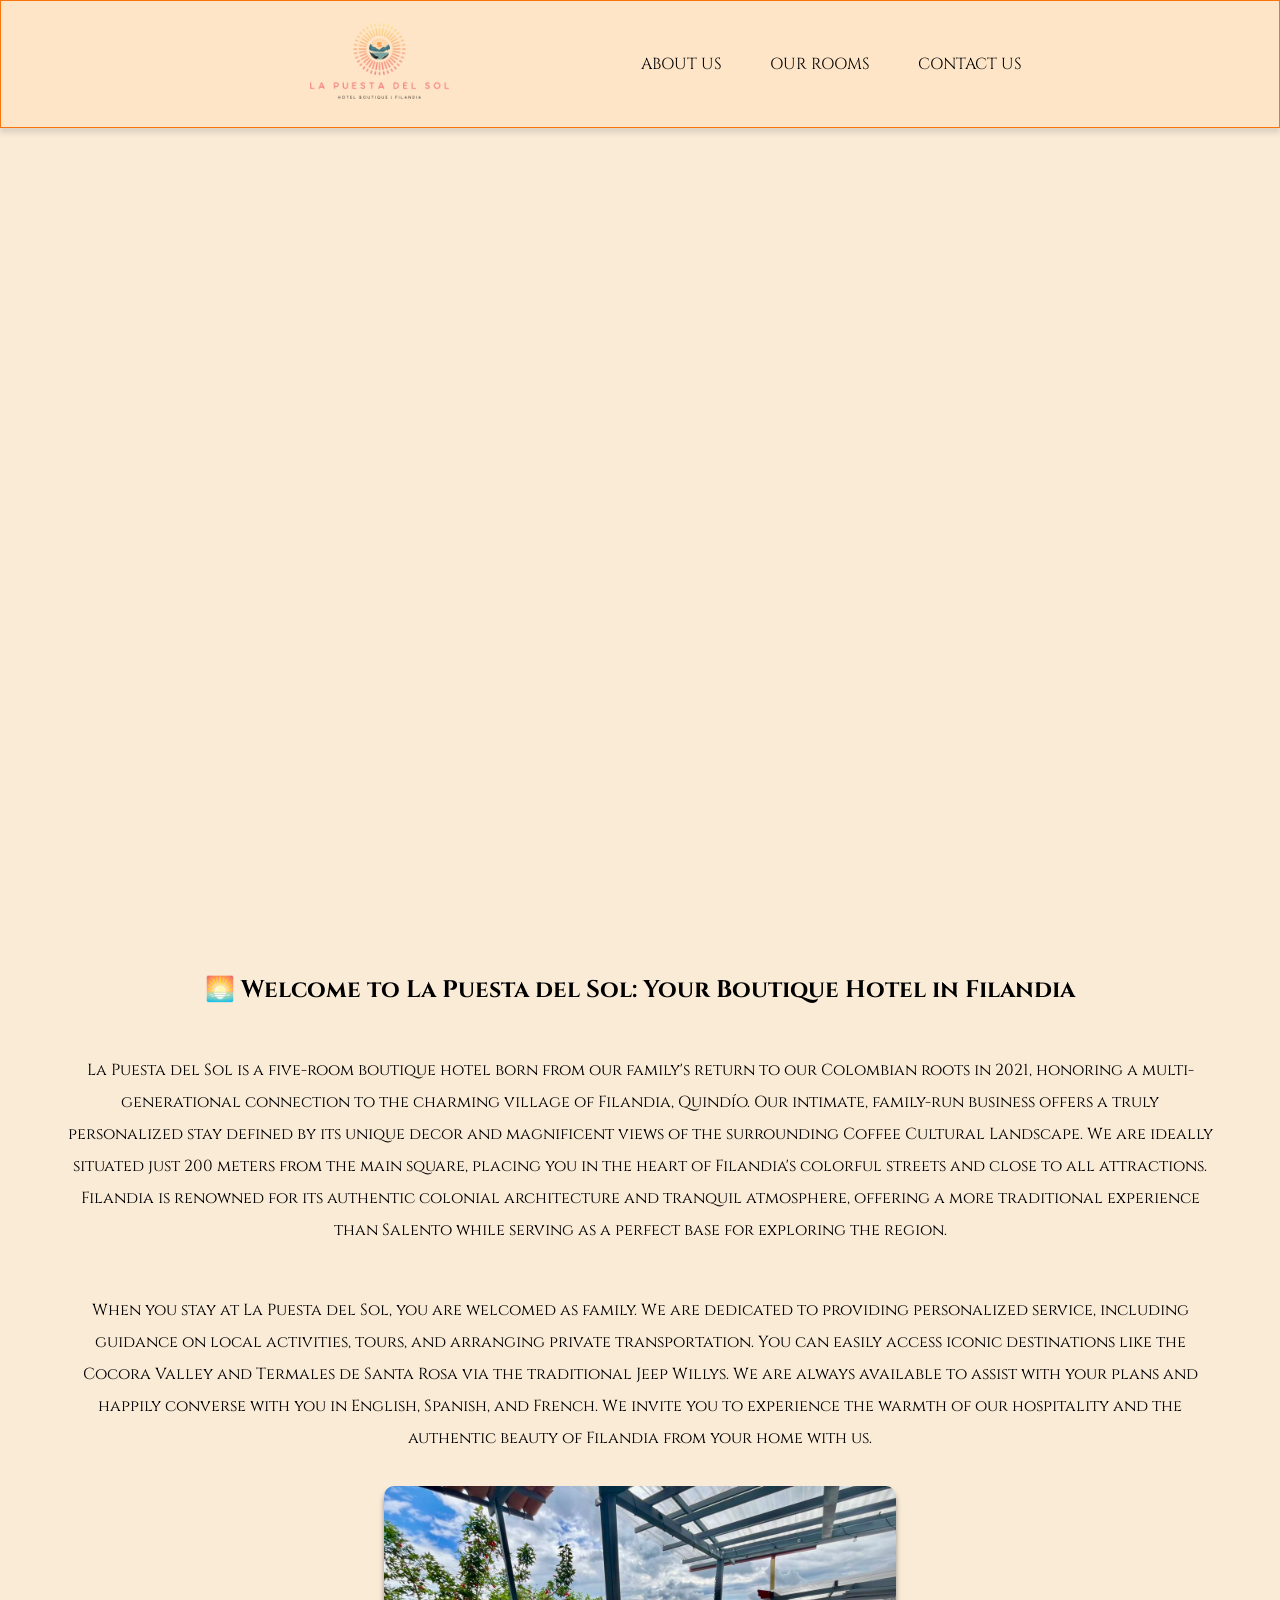
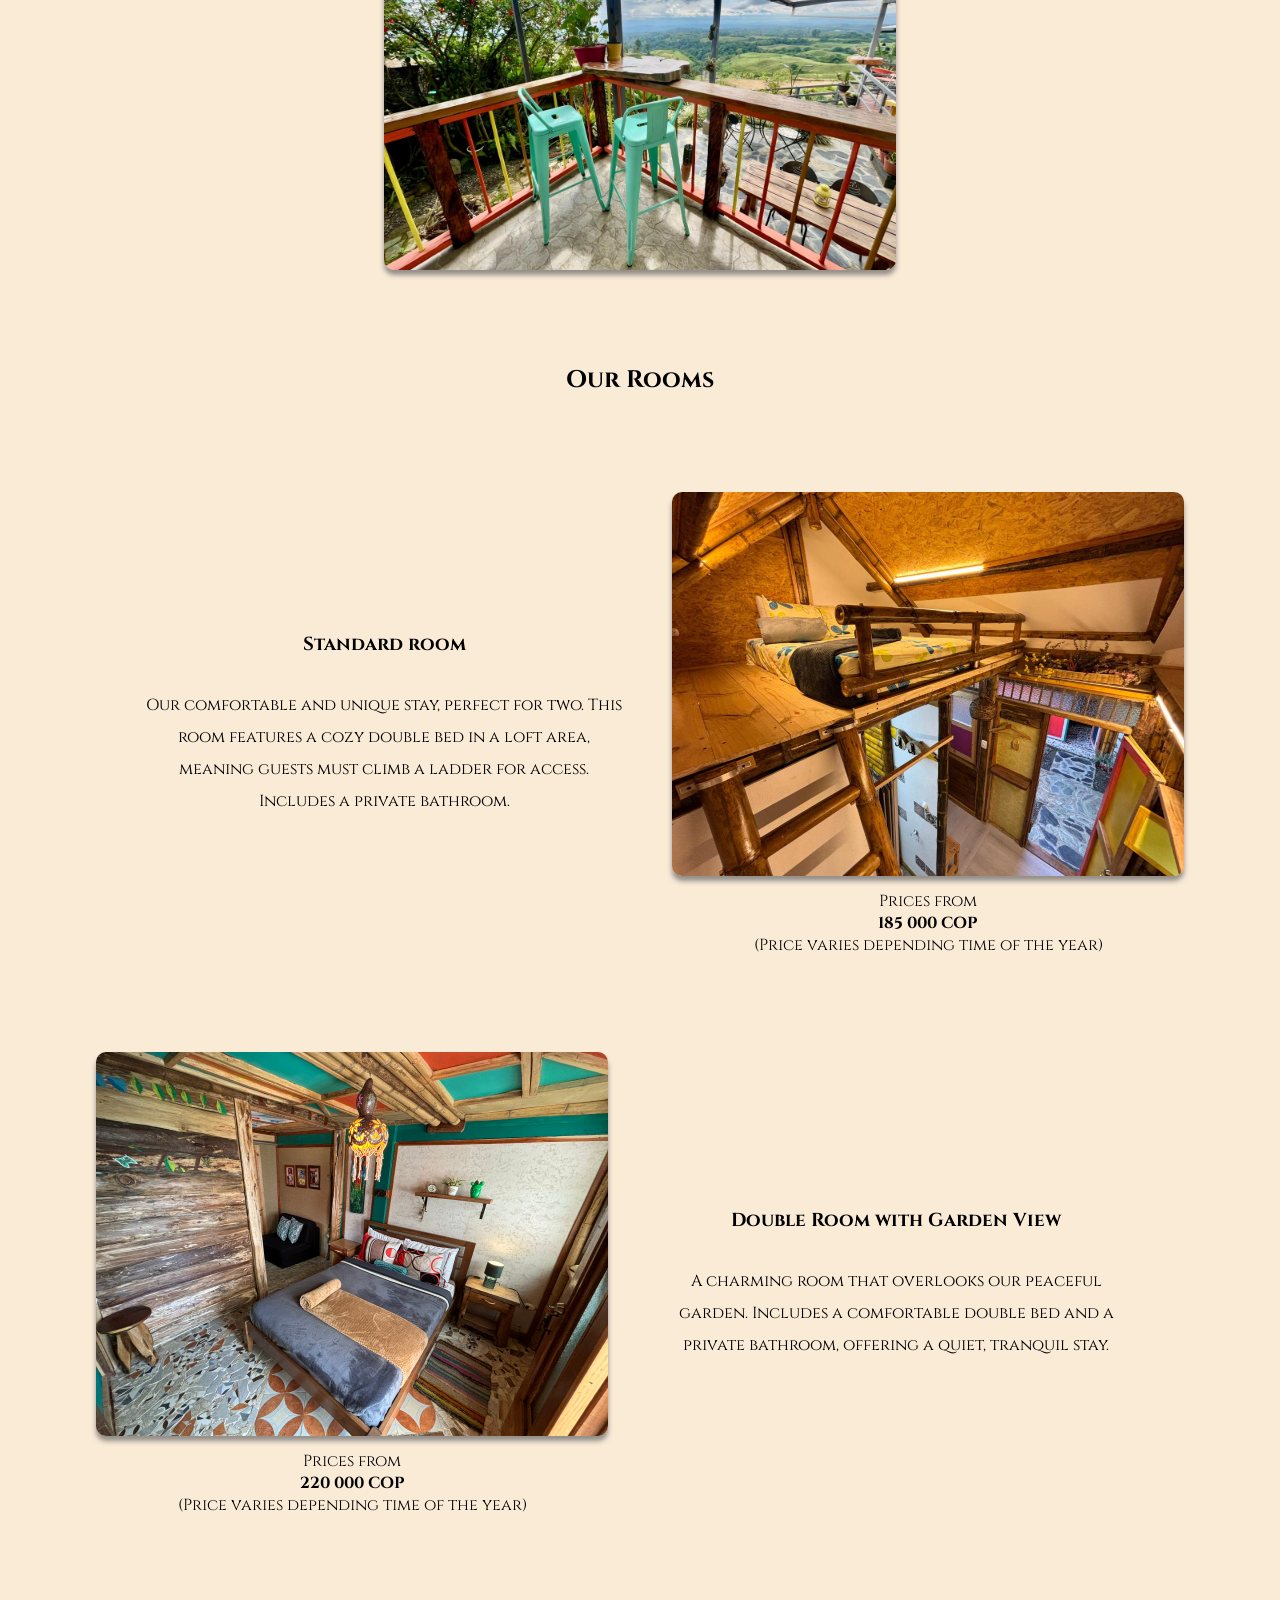
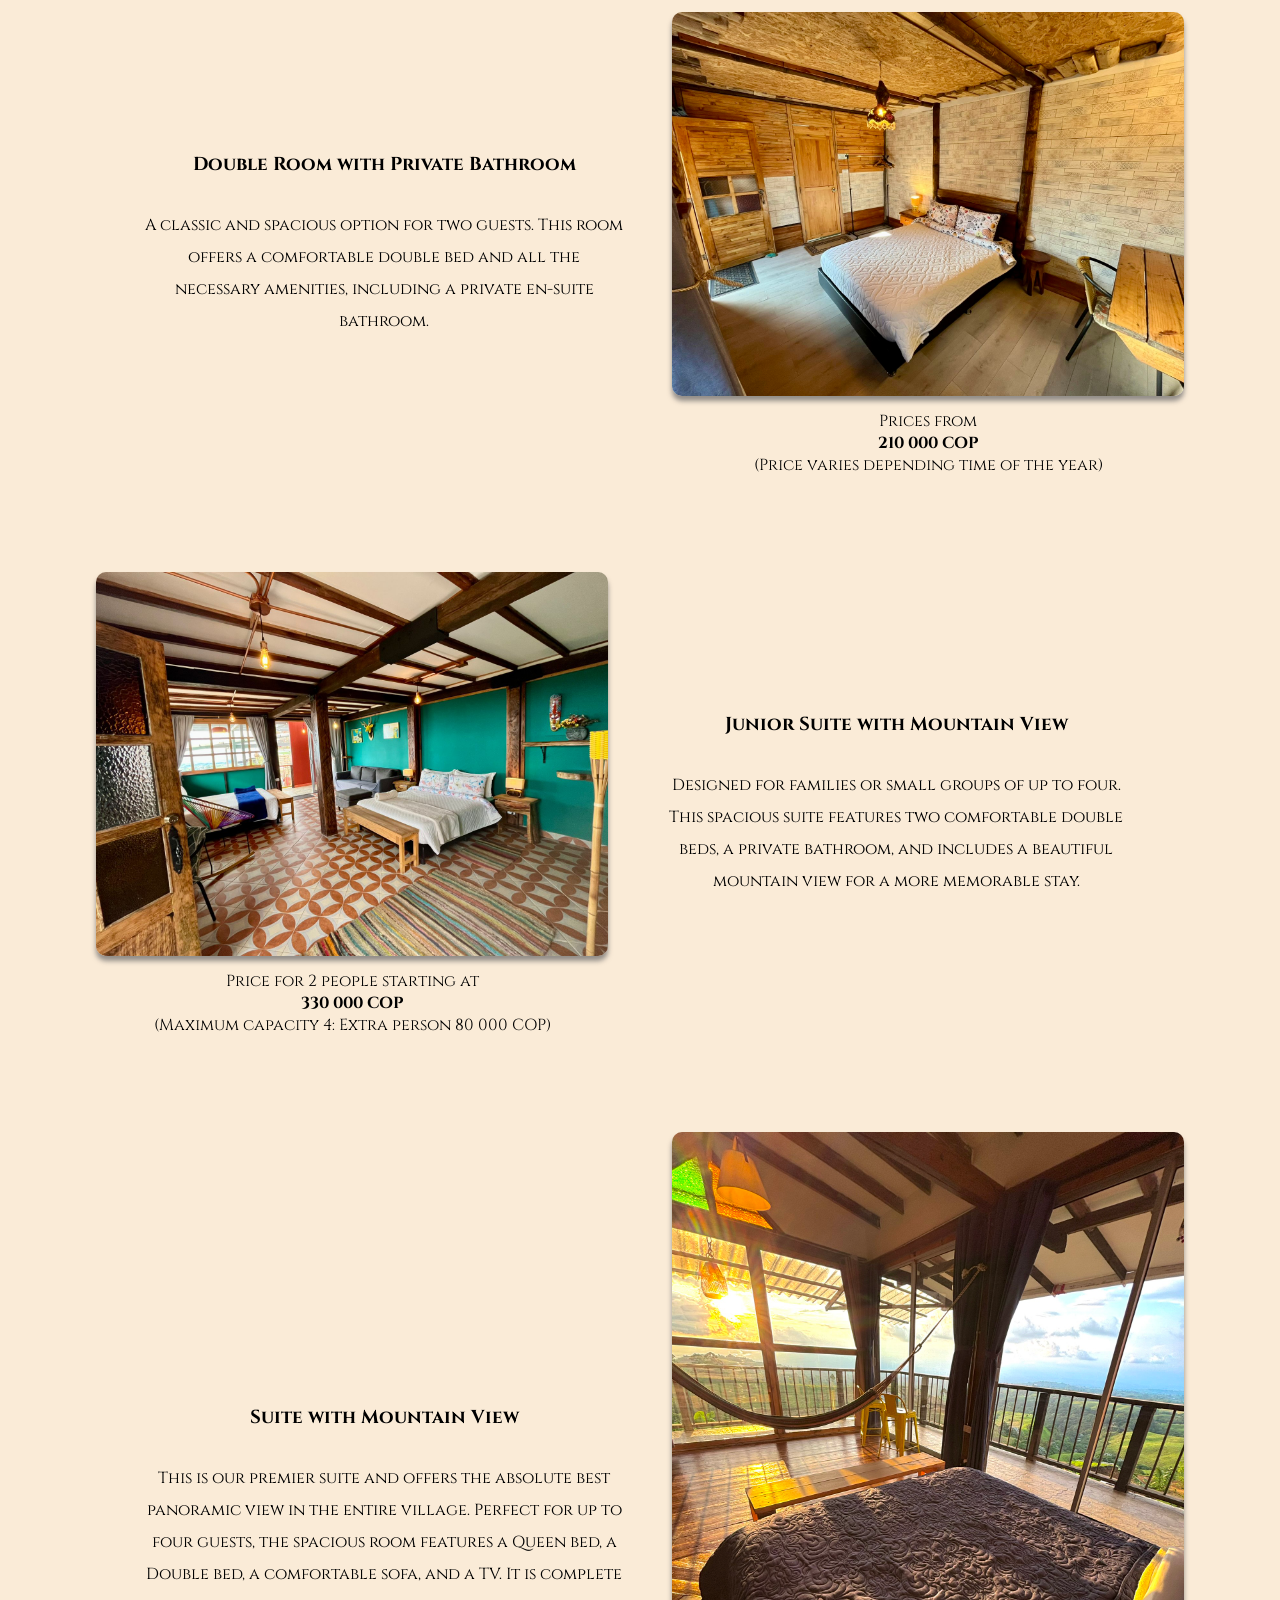
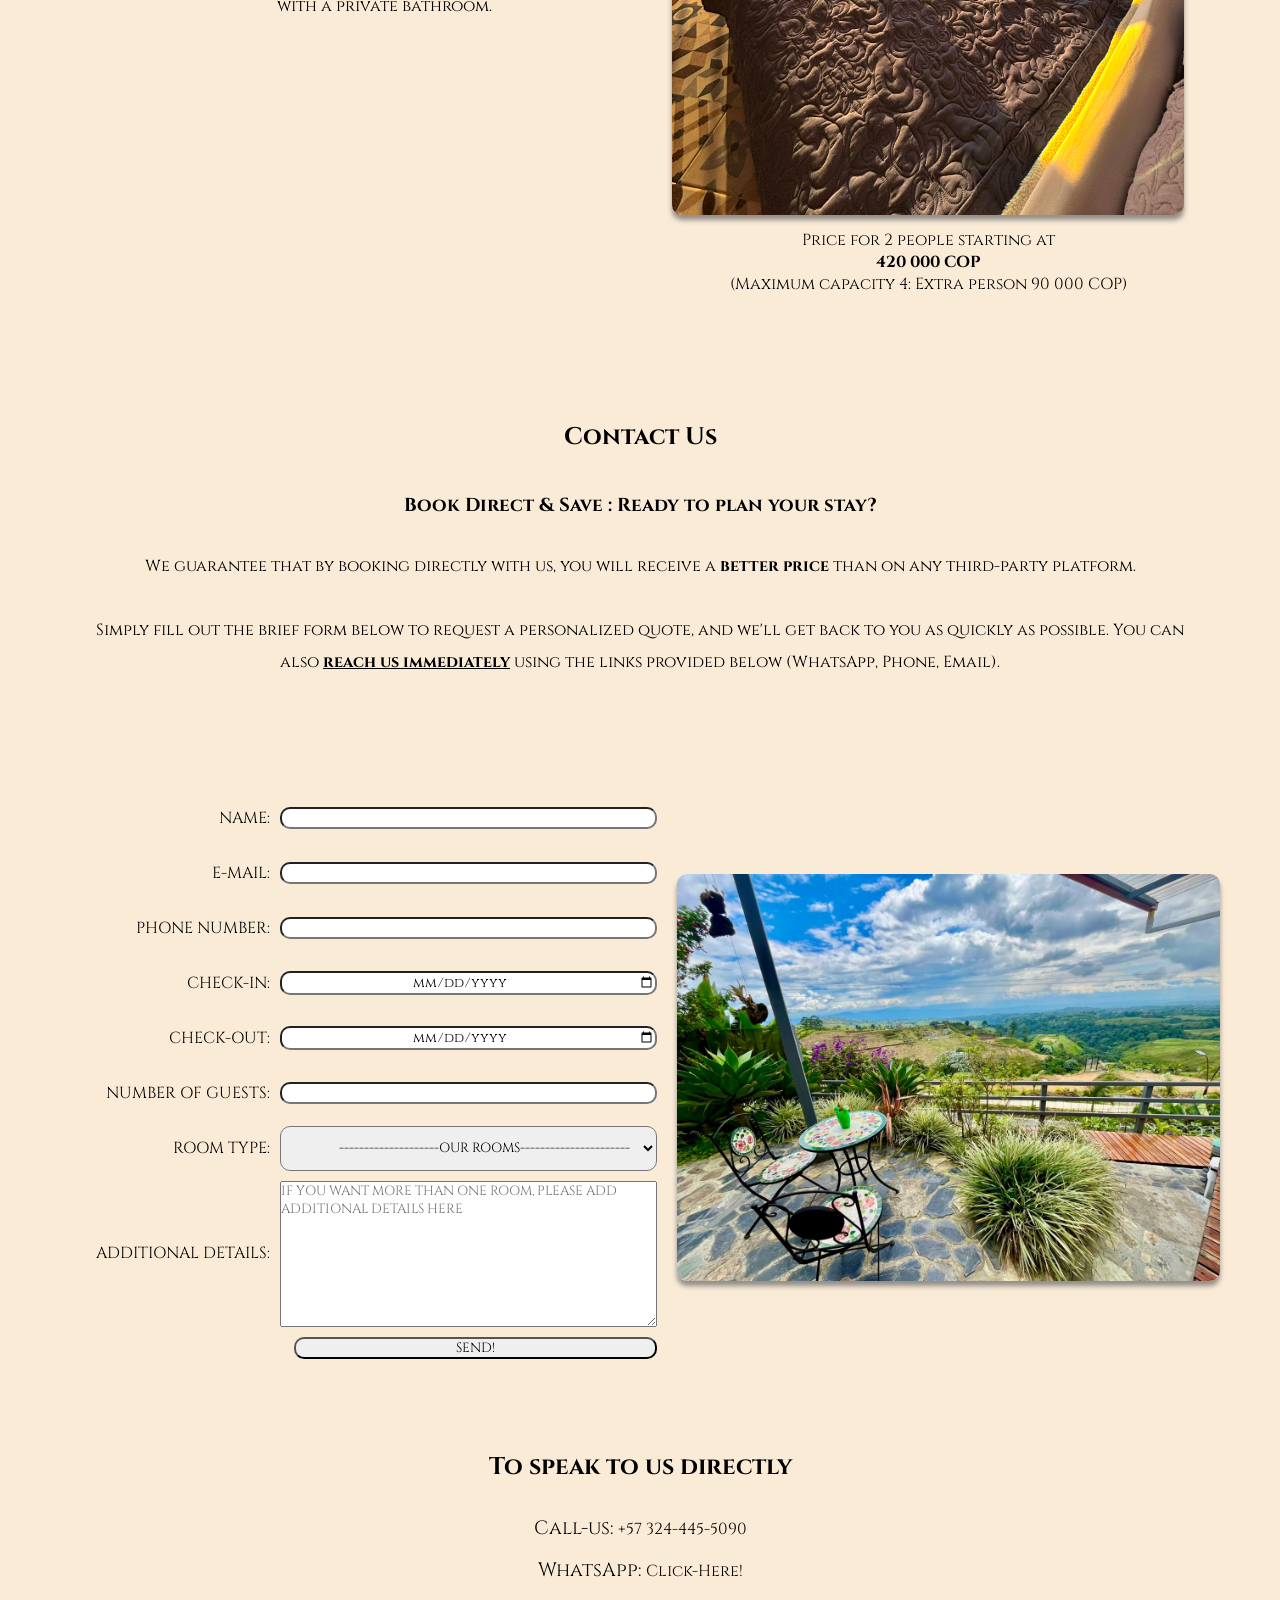
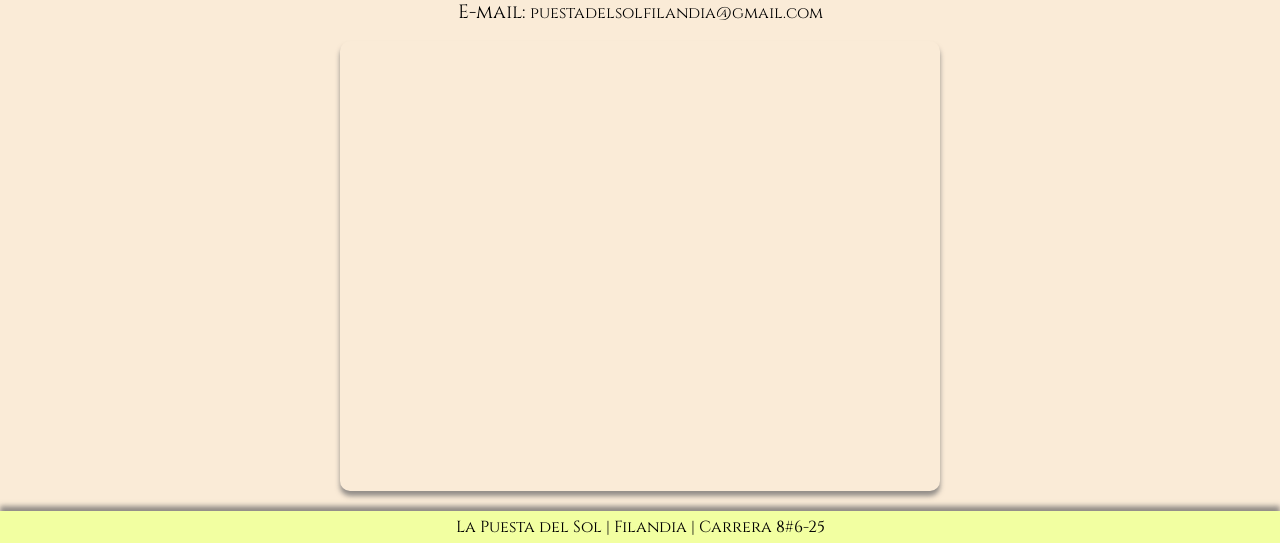
==== index.html @ 4df7186f "Fix HTML encoding issues in index.html" ====
<!DOCTYPE html>

<html>

<head>
  <!-- Google tag (gtag.js) -->
<script async src="https://www.googletagmanager.com/gtag/js?id=G-TJFDZ2CEE1"></script>
<script>
  window.dataLayer = window.dataLayer || [];
  function gtag(){dataLayer.push(arguments);}
  gtag('js', new Date());

  gtag('config', 'G-TJFDZ2CEE1');
</script>
  <title>La Puesta del Sol | Hotel Boutique </title>
  <link rel="stylesheet" href="style.css">
  <link rel="preconnect" href="https://fonts.googleapis.com">
  <link rel="preconnect" href="https://fonts.gstatic.com" crossorigin>
  <link href="https://fonts.googleapis.com/css2?family=Cinzel:wght@400..900&display=swap" rel="stylesheet">
  <link rel="preload" as="image" href="images/foto-10.jpg">
  <link rel="preload" as="image" href="images/image-2.JPEG">
</head>


<body>

<header>
  
  <a href="index.html"><img id="logo" alt="Hotel logo" src="images/FullLogo_Transparent_NoBuffer.png"></a>

  <nav>
    <ul>
      <li><a href="#about-us">ABOUT US</a></li>
      <li><a href="#our-rooms">OUR ROOMS</a></li>
      <li><a href="#contact-us">CONTACT US</a></li>
    </ul>
  </nav>


</header>


<main>
  <!---Cover fotos of the main page-->  
  <div id="cover-slideshow"></div>

  <!--About us section-->
  <section id="about-us">
  <figure>
    <img class="fotos" alt="hotel terrace" src="images/img-9.jpeg">
  </figure>
  <div id="flex-1">  
  <h2>🌅 Welcome to La Puesta del Sol: Your Boutique Hotel in Filandia</h2>
  <p>La Puesta del Sol is a five-room boutique hotel born from our family's return to our Colombian roots in 2021, honoring a multi-generational connection to the charming village of Filandia, Quindío. Our intimate, family-run business offers a truly personalized stay defined by its unique decor and magnificent views of the surrounding Coffee Cultural Landscape. We are ideally situated just 200 meters from the main square, placing you in the heart of Filandia's colorful streets and close to all attractions. Filandia is renowned for its authentic colonial architecture and tranquil atmosphere, offering a more traditional experience than Salento while serving as a perfect base for exploring the region.</p>
  <p>When you stay at La Puesta del Sol, you are welcomed as family. We are dedicated to providing personalized service, including guidance on local activities, tours, and arranging private transportation. You can easily access iconic destinations like the Cocora Valley and Termales de Santa Rosa via the traditional Jeep Willys. We are always available to assist with your plans and happily converse with you in English, Spanish, and French. We invite you to experience the warmth of our hospitality and the authentic beauty of Filandia from your home with us.</p>
</div>
</section>

<!---OUR ROOMS SECTION / 5 ROOMS TOTAL-->
<section id="our-rooms">

<h2>Our Rooms</h2>

<div id="light-box">
  <span id="close-btn">&times;</span>
<span id="previous-button">←</span> 
  <img id="light-box-image" src="" alt="Full size image">
<span id="next-button">→</span> 
</div>

<!---Standard Room-->
<article class="left-side">
<div class= "text-box">  
<h3>Standard room</h3>
<p>Our comfortable and unique stay, perfect for two. This room features a cozy double bed in a loft area, meaning guests must climb a ladder for access. Includes a private bathroom.</p>
</div>
<figure>

<div class="room-gallery">  
<img alt="Foto of Standard room" src="images/image-3.jpg" class="fotos">
<img alt="Photo of Standard room" class="fotos hidden-fotos" src="images/foto-buhardilla-2.jpg" class="fotos">
<img alt="Photo of Standard room" class="fotos hidden-fotos" src="images/foto-buhardilla-3.jpg" class="fotos">
<img alt="Photo of Standard room" class="fotos hidden-fotos" src="images/foto-buhardilla-4.jpg" class="fotos">
<img alt="Photo of Standard room" class="fotos hidden-fotos" src="images/foto-buhardilla-5.jpg" class="fotos">
<img alt="Photo of Standard room" class="fotos hidden-fotos" src="images/foto-buhardilla-6.jpg" class="fotos">
<img alt="Photo of Standard room" class="fotos hidden-fotos" src="images/foto-buhardilla-7.jpg" class="fotos">
<img alt="Photo of Standard room" class="fotos hidden-fotos" src="images/foto-buhardilla-8.jpg" class="fotos">
<img alt="Photo of Standard room" class="fotos hidden-fotos" src="images/foto-buhardilla-9.jpg" class="fotos">
<img alt="Photo of Standard room" class="fotos hidden-fotos" src="images/foto-buhardilla-10.jpg" class="fotos">
</div>
 
<figcaption>Prices from <strong>185 000 COP</strong> (Price varies depending time of the year)</figcaption>
</figure>
</article>

<!---Double Room with Garden View-->
<article class="right-side">
<div class="text-box">
<h3>Double Room with Garden View</h3>  
<p>A charming room that overlooks our peaceful garden. Includes a comfortable double bed and a private bathroom, offering a quiet, tranquil stay.</p>
</div>
<figure>

<div class="room-gallery">  
<img alt="Photo of Double Room with Garden View" src="images/vista-1.JPEG" class="fotos">
<img alt="Photo of Double Room with Garden View" class="fotos hidden-fotos" src="images/vista-2.JPEG">
<img alt="Photo of Double Room with Garden View" class="fotos hidden-fotos" src="images/vista-3.JPEG">
<img alt="Photo of Double Room with Garden View" class="fotos hidden-fotos" src="images/vista-4.JPEG">
<img alt="Photo of Double Room with Garden View" class="fotos hidden-fotos" src="images/vista-5.JPEG">
<img alt="Photo of Double Room with Garden View" class="fotos hidden-fotos" src="images/vista-6.JPEG">
<img alt="Photo of Double Room with Garden View" class="fotos hidden-fotos" src="images/vista-7.JPEG">
</div>

<figcaption>Prices from <strong>220 000 COP</strong> (Price varies depending time of the year)</figcaption>
</figure>
</article>


<!----Double Room with Private Bathroom--->
<article class="left-side">
<div class="text-box">
<h3>Double Room with Private Bathroom</h3>
<p>A classic and spacious option for two guests. This room offers a comfortable double bed and all the necessary amenities, including a private en-suite bathroom.</p>
</div>  
<figure>

<div class="room-gallery">
<img alt="Photo of Double Room with Private Bathroom" src="images/double-room-1.jpg" class="fotos">
<img alt="Photo of Double Room with Private Bathroom" class="fotos hidden-fotos" src="images/double-room-2.jpg" class="fotos">
<img alt="Photo of Double Room with Private Bathroom" class="fotos hidden-fotos" src="images/double-room-3.jpeg" class="fotos">
<img alt="Photo of Double Room with Private Bathroom" class="fotos hidden-fotos" src="images/double-room-4.jpeg" class="fotos">
<img alt="Photo of Double Room with Private Bathroom" class="fotos hidden-fotos" src="images/double-room-5.jpg" class="fotos">
<img alt="Photo of Double Room with Private Bathroom" class="fotos hidden-fotos" src="images/double-room-6.jpg" class="fotos">
<img alt="Photo of Double Room with Private Bathroom" class="fotos hidden-fotos" src="images/double-room-7.jpg" class="fotos">
</div>

<figcaption>Prices from <strong>210 000 COP</strong> (Price varies depending time of the year)</figcaption>
</figure>
</article>


<!---Junior Suite with Mountain View--->
<article class="right-side">
<div class="text-box">
<h3>Junior Suite with Mountain View	</h3>
<p>Designed for families or small groups of up to four. This spacious suite features two comfortable double beds, a private bathroom, and includes a beautiful mountain view for a more memorable stay.</p>
</div> 
<figure>

<div class="room-gallery">  
<img alt="Photo of Junior Suite with Mountain view" src="images/Junior-1.jpeg" class="fotos">
<img alt="Photo of Junior Suite with Mountain view" src="images/Junior-2.jpeg" class="fotos hidden-fotos">
<img alt="Photo of Junior Suite with Mountain view" src="images/Junior-3.jpeg" class="fotos hidden-fotos">
<img alt="Photo of Junior Suite with Mountain view" src="images/Junior-4.jpeg" class="fotos hidden-fotos">
<img alt="Photo of Junior Suite with Mountain view" src="images/Junior-5.jpeg" class="fotos hidden-fotos">
<img alt="Photo of Junior Suite with Mountain view" src="images/Junior-6.jpeg" class="fotos hidden-fotos">
<img alt="Photo of Junior Suite with Mountain view" src="images/Junior-7.jpeg" class="fotos hidden-fotos">
<img alt="Photo of Junior Suite with Mountain view" src="images/Junior-8.jpeg" class="fotos hidden-fotos">
<img alt="Photo of Junior Suite with Mountain view" src="images/Junior-9.jpeg" class="fotos hidden-fotos">
<img alt="Photo of Junior Suite with Mountain view" src="images/Junior-10.jpeg" class="fotos hidden-fotos">
<img alt="Photo of Junior Suite with Mountain view" src="images/Junior-11.jpeg" class="fotos hidden-fotos">
<img alt="Photo of Junior Suite with Mountain view" src="images/Junior-12.jpeg" class="fotos hidden-fotos">
<img alt="Photo of Junior Suite with Mountain view" src="images/Junior-13.jpeg" class="fotos hidden-fotos">
<img alt="Photo of Junior Suite with Mountain view" src="images/Junior-14.jpeg" class="fotos hidden-fotos">

</div>

<figcaption>Price for 2 people starting at <strong>330 000 COP </strong> (Maximum capacity 4: Extra person 80 000 COP)</figcaption>
</figure>
</article>

<!------Suite with Mountain View- -->
<article class="left-side">
<div class="text-box">
<h3>Suite with Mountain View</h3> 
<p>This is our premier suite and offers the absolute best panoramic view in the entire village. Perfect for up to four guests, the spacious room features a Queen bed, a Double bed, a comfortable sofa, and a TV. It is complete with a private bathroom.</p> 
</div>  
<figure>

<div class="room-gallery">  
<img alt="Photo of Suite with Mountain View" src="images/suite-1.JPEG" class="fotos">
</div>

<figcaption>Price for 2 people starting at <strong>420 000 COP </strong> (Maximum capacity 4: Extra person 90 000 COP)</figcaption>
</figure>
</article>

</section>

<section id="contact-us">

<!---Contact Us text -->
<h2>Contact Us</h2>
<div id="contact-us-separation">
<h3>Book Direct & Save : Ready to plan your stay?</h3>
<p>We guarantee that by booking directly with us, you will receive a <strong>better price</strong> than on any third-party platform.</p>
<p>Simply fill out the brief form below to request a personalized quote, and we'll get back to you as quickly as possible. You can also <a class="bold-list" href="#call-list">reach us immediately</a> using the links provided below (WhatsApp, Phone, Email).</p>
</div>

<!----Form and photo-->
<div id="formfot">

 <!-- Form action API Endpoint  -->
<form action="https://api.web3forms.com/submit" method="POST" id="form">

    <!-- Your Access key here. Don't worry this can be public -->
  <input type="hidden" name="access_key" value="bdbc19fe-c171-4f9c-971e-d96cea2ab34c">

    <!-- Optional: Can be type="hidden" or type="text" for subject -->
<input type="hidden" name="subject" value="Solicitud de fechas">

    <!-- Optional: From Name you want to see in the email
          Default is "Notifications". you can overwrite here -->
 <input type="hidden" name="from_name" value="La Puesta del Sol">

    <!-- Optional: Redirect URL after form submission -->
    <input type="hidden" name="redirect" value="https://web3forms.com/success">

    <!-- Optional: Add botcheck for basic spam protection. captcha is recommened -->
    <input type="checkbox" name="botcheck" id="" style="display: none;">
  <div class="label-1">
  <label for="yourname">NAME:</label>
  <input id="yourname" type="text" name="user_name" required>
  </div>

  <div class="label-1">
  <label for="youremail">E-MAIL:</label>
  <input id="youremail" type="email" name="user_email" required>
  </div>

  <div class="label-1">
  <label for="yourphone">PHONE NUMBER:</label>
  <input id="yourphone" type="tel" name="user_phone" required>
  </div>
 
  <div class="label-1">
  <label for="check-in">CHECK-IN:</label>
  <input id="check-in" type="date" name="user_checkin" required>
  </div>

  <div class="label-1">
  <label for="check-out">CHECK-OUT:</label>
  <input id="check-out" type="date" name="user_checkout" required>
  </div>

  <div class="label-1">
  <label for="number-guests">NUMBER OF GUESTS:</label>
  <input id="number-guests" type="number" min="1" max="14" name="user_numberGuests" required>
  </div>

  <div class="label-1">
  <label for="room_selection">ROOM TYPE:</label>
  <select name="user_room" id="room_selection" required>
    <option value="" selected disabled>--------------------OUR ROOMS----------------------</option>
    <option value="standard">Standard Room</option>
    <option value="garden">Double Room with Garden View</option>
    <option value="private">Double Room with Private Bathroom</option>
    <option value="junior">Junior Suite with Mountain View</option>
    <option value="suite">Suite with Mountain View</option>
  </select>
  </div>

  <div class="label-1">
  <label for="add-details">ADDITIONAL DETAILS:</label> 
  <textarea id="add-details" name="user_details" rows="8" cols="40" placeholder="IF YOU WANT MORE THAN ONE ROOM, PLEASE ADD ADDITIONAL DETAILS HERE" maxlength="500"></textarea>
  </div>
  <input id="submit-button" type="submit" value="SEND!">
  
</form>
<figure>
<img id= "finalfoto" src="images/image-1.jpeg">
</figure>
</div>
</section>


<!---Direct contact numbers--->
<section id="call-list">

<h2>To speak to us directly</h2>

<ul id="call-list-space">
  <li>Call-us: <a href="tel:+573244455090">+57 324-445-5090</a></li>
  <li>WhatsApp: <a href="https://wa.me/573244455090" target="_blank">Click-Here!</a></li>
  <li>E-mail: <a href="mailto:puestadelsolfilandia@gmail.com">puestadelsolfilandia@gmail.com</a></li>
  <iframe src="https://www.google.com/maps/embed?pb=!1m18!1m12!1m3!1d3976.534999845044!2d-75.6616666252612!3d4.676650995298279!2m3!1f0!2f0!3f0!3m2!1i1024!2i768!4f13.1!3m3!1m2!1s0x8e388964e09d35d3%3A0xe4058057053375d2!2sLa%20Puesta%20del%20Sol!5e0!3m2!1sen!2ses!4v1759133313787!5m2!1sen!2ses" width="600" height="450" style="border:0;" allowfullscreen="" loading="lazy" referrerpolicy="no-referrer-when-downgrade"></iframe>
</ul>


</section>

</main>


<footer>
<p>La Puesta del Sol | Filandia | Carrera 8#6-25 </p>
</footer>

<script src="script.js"></script>
</body>


</html>
---- style.css ----
* 
{
  font-family: "Cinzel", "Times New Roman", "serif";
  box-sizing: border-box;
  margin: 0;
  padding: 0;
  
}


header {
  border: 1px solid rgb(247, 117, 10);
  display: flex;
  align-items: center;
  background-color:rgba(255, 228, 196, 0.8);
  box-shadow: 0px 5px 5px rgba(129, 127, 126, 0.223);
  justify-content:space-evenly;
  position: fixed;
  height: 8rem;
  padding-left: 6rem;
  padding-right: 4rem;
  width: 100%;
}

@media (max-width: 768px) {
  header {
  border: 1px solid rgb(247, 117, 10);
  display: flex;
  flex-direction: column;
  align-items: center;
  background-color:rgba(255, 228, 196, 0.8);
  box-shadow: 0px 5px 5px rgba(129, 127, 126, 0.223);
  justify-content:center;
  position: fixed;
  padding: 1rem;
  width: 100%;
}
  
}

#logo {
  height:6rem;
  padding: 10px 0px 10px 20px;
}


nav ul {
  list-style: none;
  display: flex;
  padding-top: 1rem;
  padding-bottom: 1rem;
  justify-content:space-around;
  width: 100%;
  gap: 3rem;
  
 
}

a {
  text-decoration: none;
  color: black;
  cursor: pointer;
  font-size: medium;
  font-weight:200;
}

p {
  line-height: 2;
  text-align: center;
  font-weight: 420;
}

#about-us {
  display: flex;
  flex-direction: column-reverse;
  gap: 2rem;
  padding: 4rem;
  background-color: antiquewhite;
  align-items: center;
  

}

main {
  padding-top: 8rem;
  width: 100%;
  height: auto;
  background-color: antiquewhite;
  
}

#cover-slideshow {
  
  width: 100%;
  height: 80vh;
  background-size: cover;
  background-repeat: no-repeat;
  background-position: center;
  animation: changeCover 20s ease-in-out infinite alternate;
  box-shadow: 0px 5px 5px rgba(0, 0, 0, 0.493);
  
  

}

@keyframes changeCover {
  0% {
    background-image: url('images/cover-try(1).jpeg');
  }

  30% {
    background-image: url('images/cover-try(1).jpeg');
  }
  70% {
    background-image: url('images/image-2.JPEG');
  }
  100% {
    background-image: url('images/image-2.JPEG');

  }
}

.fotos {
  max-width: 40vw;
  height: auto;
  border-radius: 10px;
  box-shadow: 0px 5px 5px rgba(120, 118, 116, 0.8);
  cursor: pointer;
}

#flex-1 { /* About us section, column placement h2 and p */
  display: flex;
  flex-direction: column;
  gap: 3rem;
  padding-top: 2rem;
  
}

html {
  scroll-padding-top: 8rem;
}

h2 {
  text-align:center;
  font-weight: bold;
  margin-top: 30px;
}


/*this one is for text on the left and image on right*/
.left-side{
  display: flex;
  margin: 6rem;
  align-items: center;
  
 
}

@media (max-width:768px) {
  .left-side{
  display: flex;
  margin: 6rem;
  align-items: center;
  flex-direction: column;
  }
}



.text-box{
  display: flex;
  flex-direction: column;
  gap: 2rem;
  padding: 3rem;
  text-align: center;

}

/* this one is for text on the right and image on left*/
.right-side{
  display: flex;
  flex-direction: row-reverse;
  align-items: center;
  margin: 6rem;
}
@media (max-width:768px) {
  .right-side{
  display: flex;
  margin: 6rem;
  align-items: center;
  flex-direction: column;
  }
}

#contact-us {
  display: flex;
  flex-direction: column;
  gap: 2.5rem;
}

#contact-us-separation{
  display: flex;
  flex-direction: column;
  gap: 2rem;
  padding: 0rem 6rem 3rem 6rem;
  text-align: center;
}



form{
 display: flex; 
 flex-direction: column;
 gap:10px;
 padding: 20px;
 max-width: 100%;
 
}

.label-1{
  display: flex;
  align-items: center;
  object-fit: cover;
}

#finalfoto{
  max-width: 100%;
  height: auto;
  border-radius: 10px;
  box-shadow: 0px 5px 5px rgba(120, 118, 116, 0.8);
}

label, select{
  width: 200px;
  height: 45px;
  text-align: right;
  padding-right: 10px;
  line-height: 45px; 
}

input, select{
  flex:1;
  border-radius: 10px;
  
}

#formfot{
  display: flex;
  flex-direction: row;
  align-items:center;
  margin: 10px 60px 10px 60px;
}

@media (max-width: 768px) {
  #formfot {
    flex-direction: column; /* Arranges items in column in smaller screens */
    max-width: 100%;
  }
}

#submit-button{
  width: 63%;
  align-self:flex-end;
}

input[type="text"],
input[type="email"],
input[type="tel"],
input[type="number"],
input[type="date"] {
  text-align: center;
}

.left-side figure, figcaption,
.right-side figure {
  display: flex;
  flex-direction: column;
  align-items: center;
}

#call-list {
  display: flex;
  flex-direction: column;
  align-items: center;
  margin-top: 2rem;
  gap: 2rem;

}

#call-list li{
  list-style: none;
}

#call-list-space{
  display: flex;
  flex-direction: column;
  gap:1rem;
  font-size: larger;
  text-align: center;
}

iframe{
  margin-bottom: 20px;
  max-width: 100%;
  border-radius: 10px;
  box-shadow: 0px 5px 5px rgba(120, 118, 116, 0.8);
}

.bold-list{
  text-decoration: underline;
  font-weight: bold;
}

a:hover{
  color: blue;
  text-decoration: solid underline;
  font-weight: bolder;
}


input:hover, 
select:hover,
textarea:hover{
  opacity: 0.8;
  cursor: pointer;
}

footer{
  box-shadow: 0px -5px 5px rgba(120, 118, 116, 0.8);
  background-color: rgb(242, 255, 161);
}

figure {
  display: flex;
  flex-direction: column;
  gap: 0.5rem;
}


#light-box{
  height: 100vh;
  width: 100vw;
  background-color: rgba(0, 0, 0, 0.525);
  display: none;
  position: fixed;
  z-index: 9999;
  top:0;
  left: 0;
  justify-content: center;
  align-items: center;
}

#light-box-image{
  max-width: 60vw;
  max-height: auto;
  border-radius: 10px;

}

#close-btn{
  color: white;
  font-weight: 900;
  font-size: 50px;
  position: absolute;
  top: 20px;
  right: 60px;
  cursor: pointer; 
}

#next-button{
  color: white;
  font-weight: 900;
  font-size: 50px;
  position: absolute;
  top: 50%;
  right: 50px;
  cursor: pointer; 

}

#previous-button{
  color: white;
  font-weight: 900;
  font-size: 50px;
  position: absolute;
  top: 50%;
  left: 50px;
  cursor: pointer; 
}

.hidden-fotos{
  display: none;

}
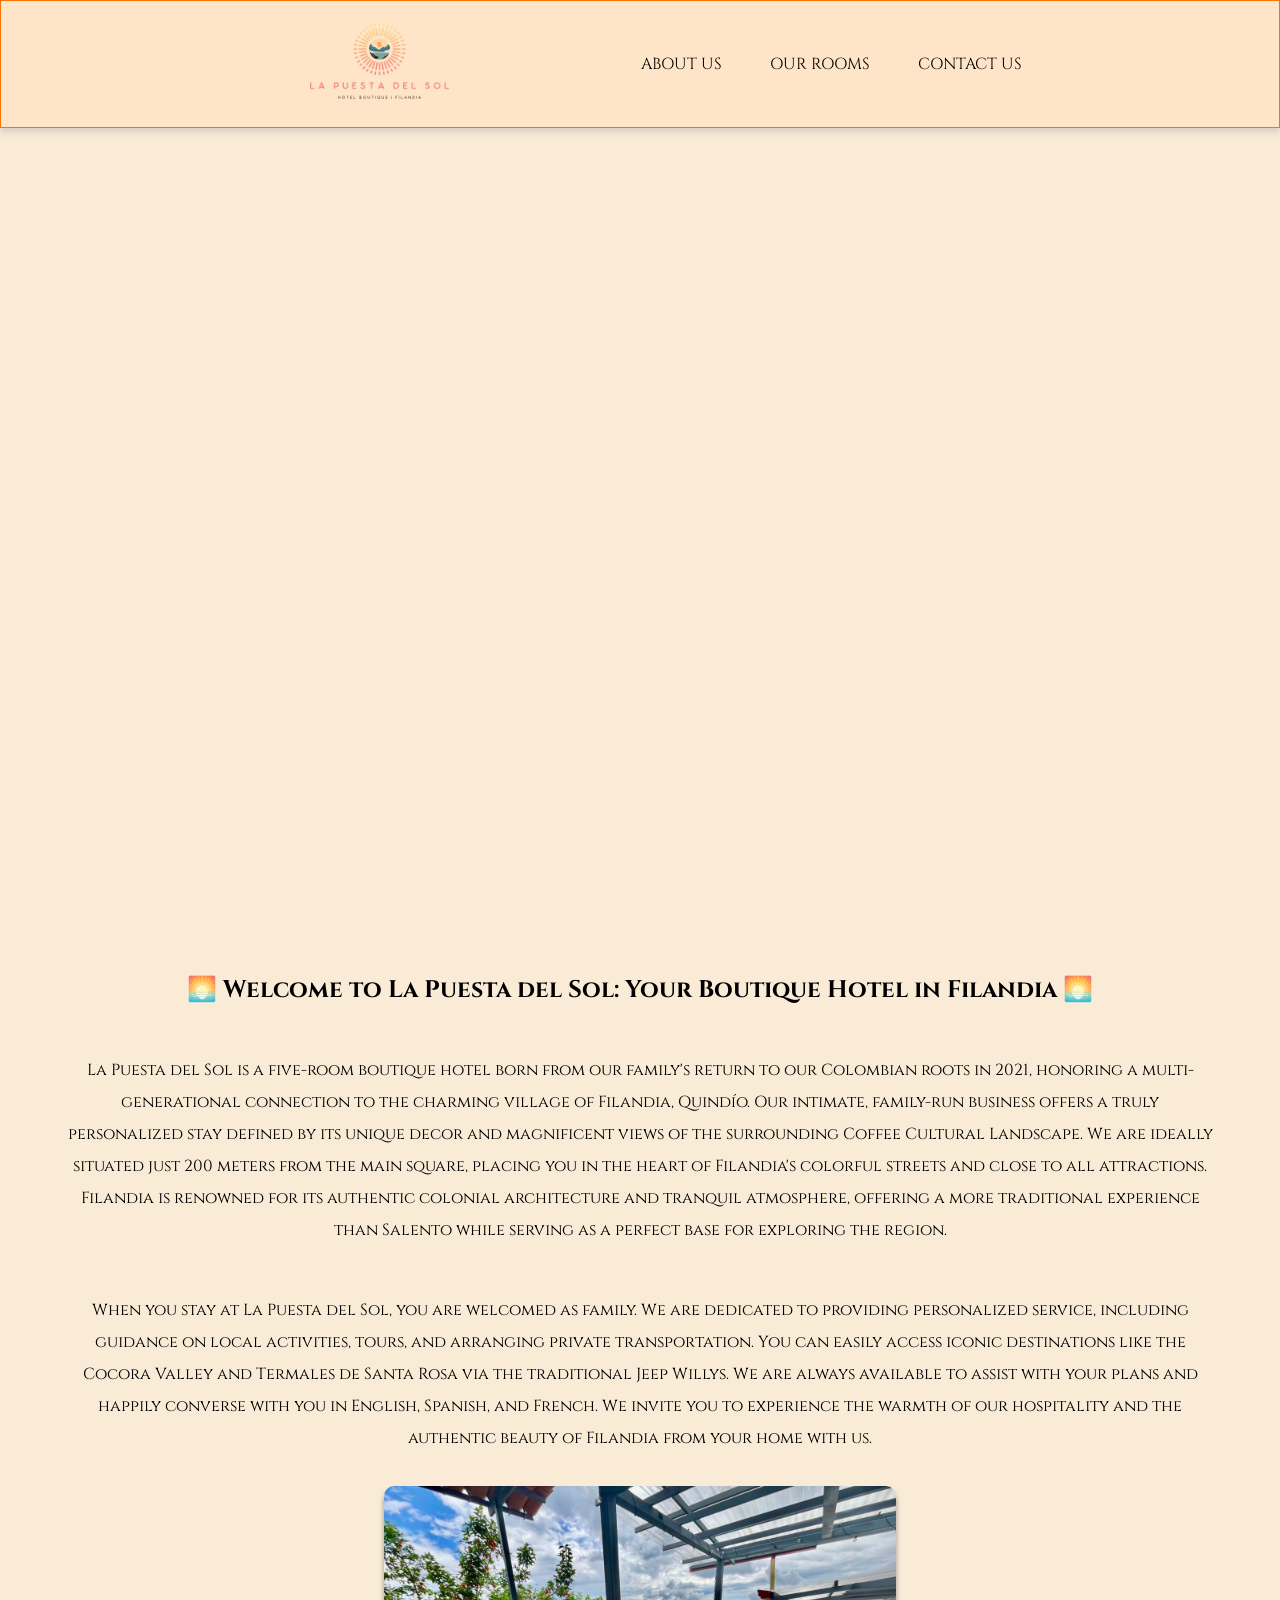
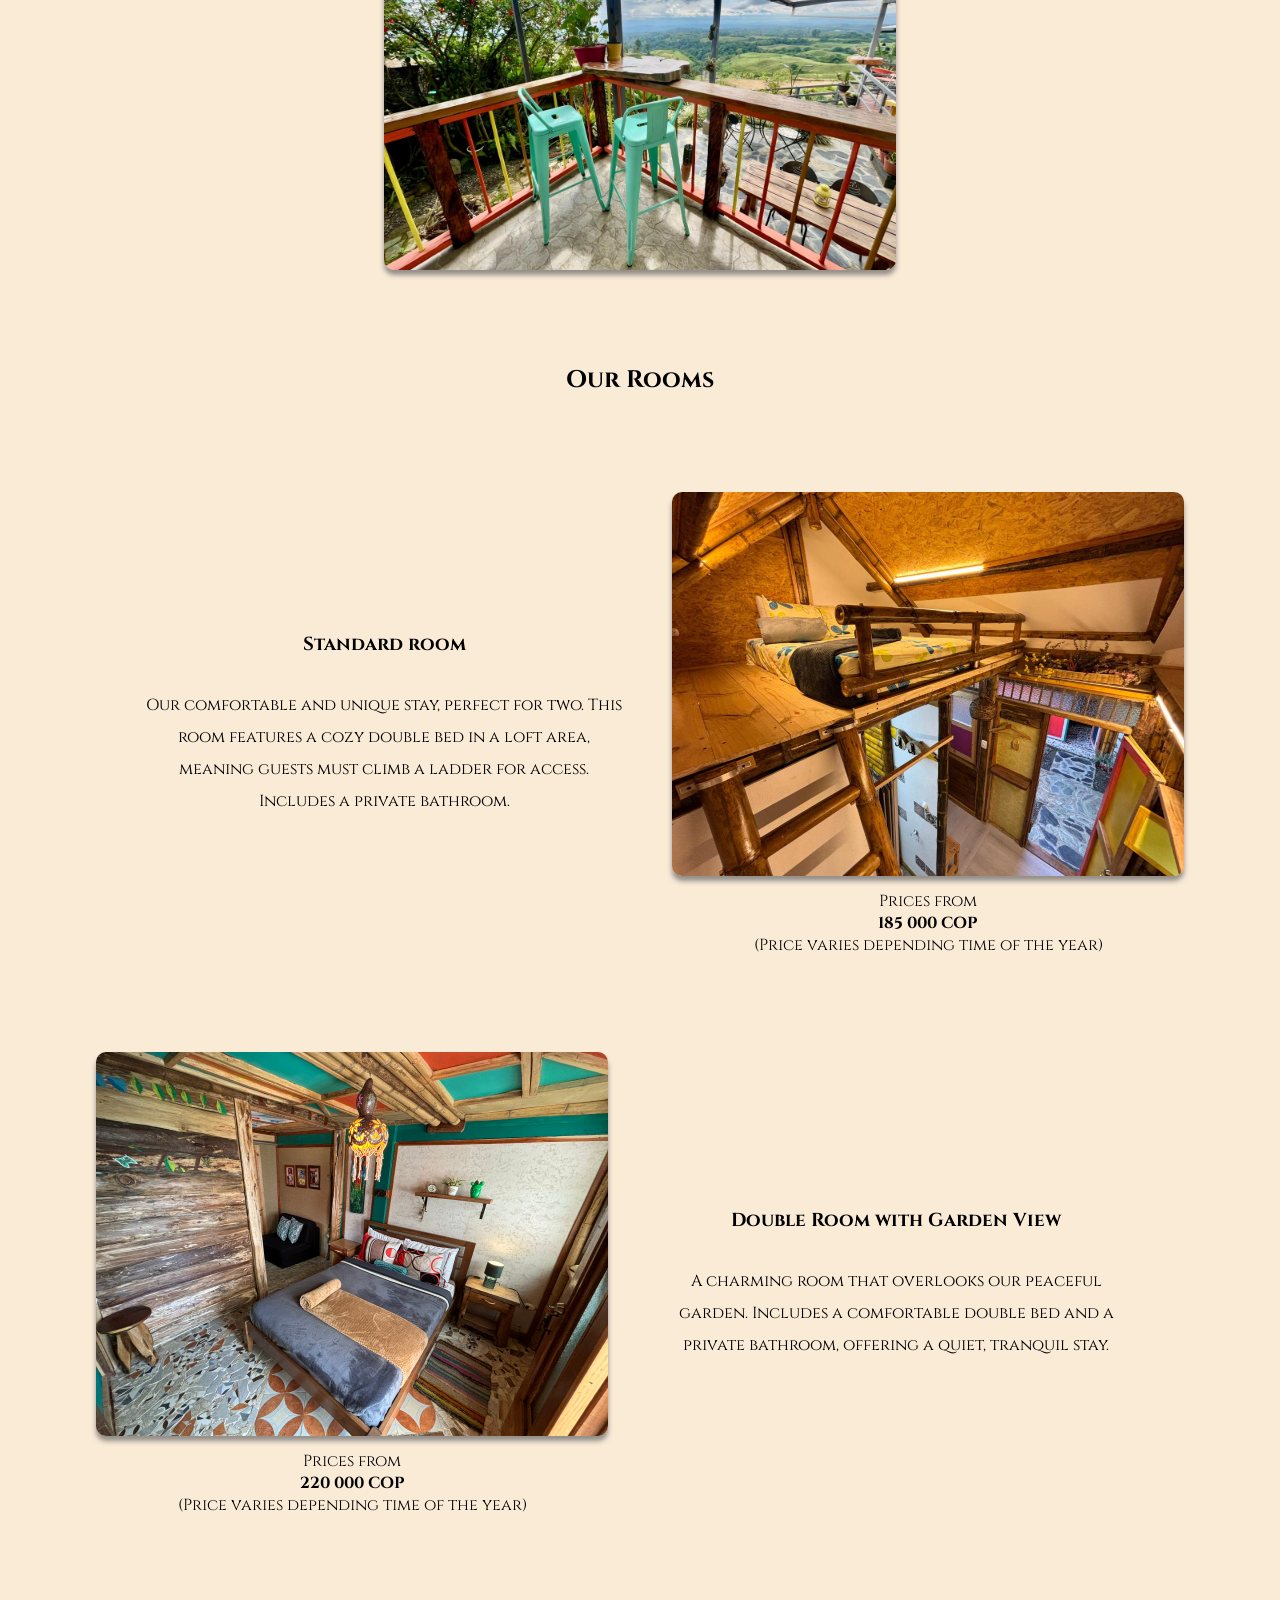
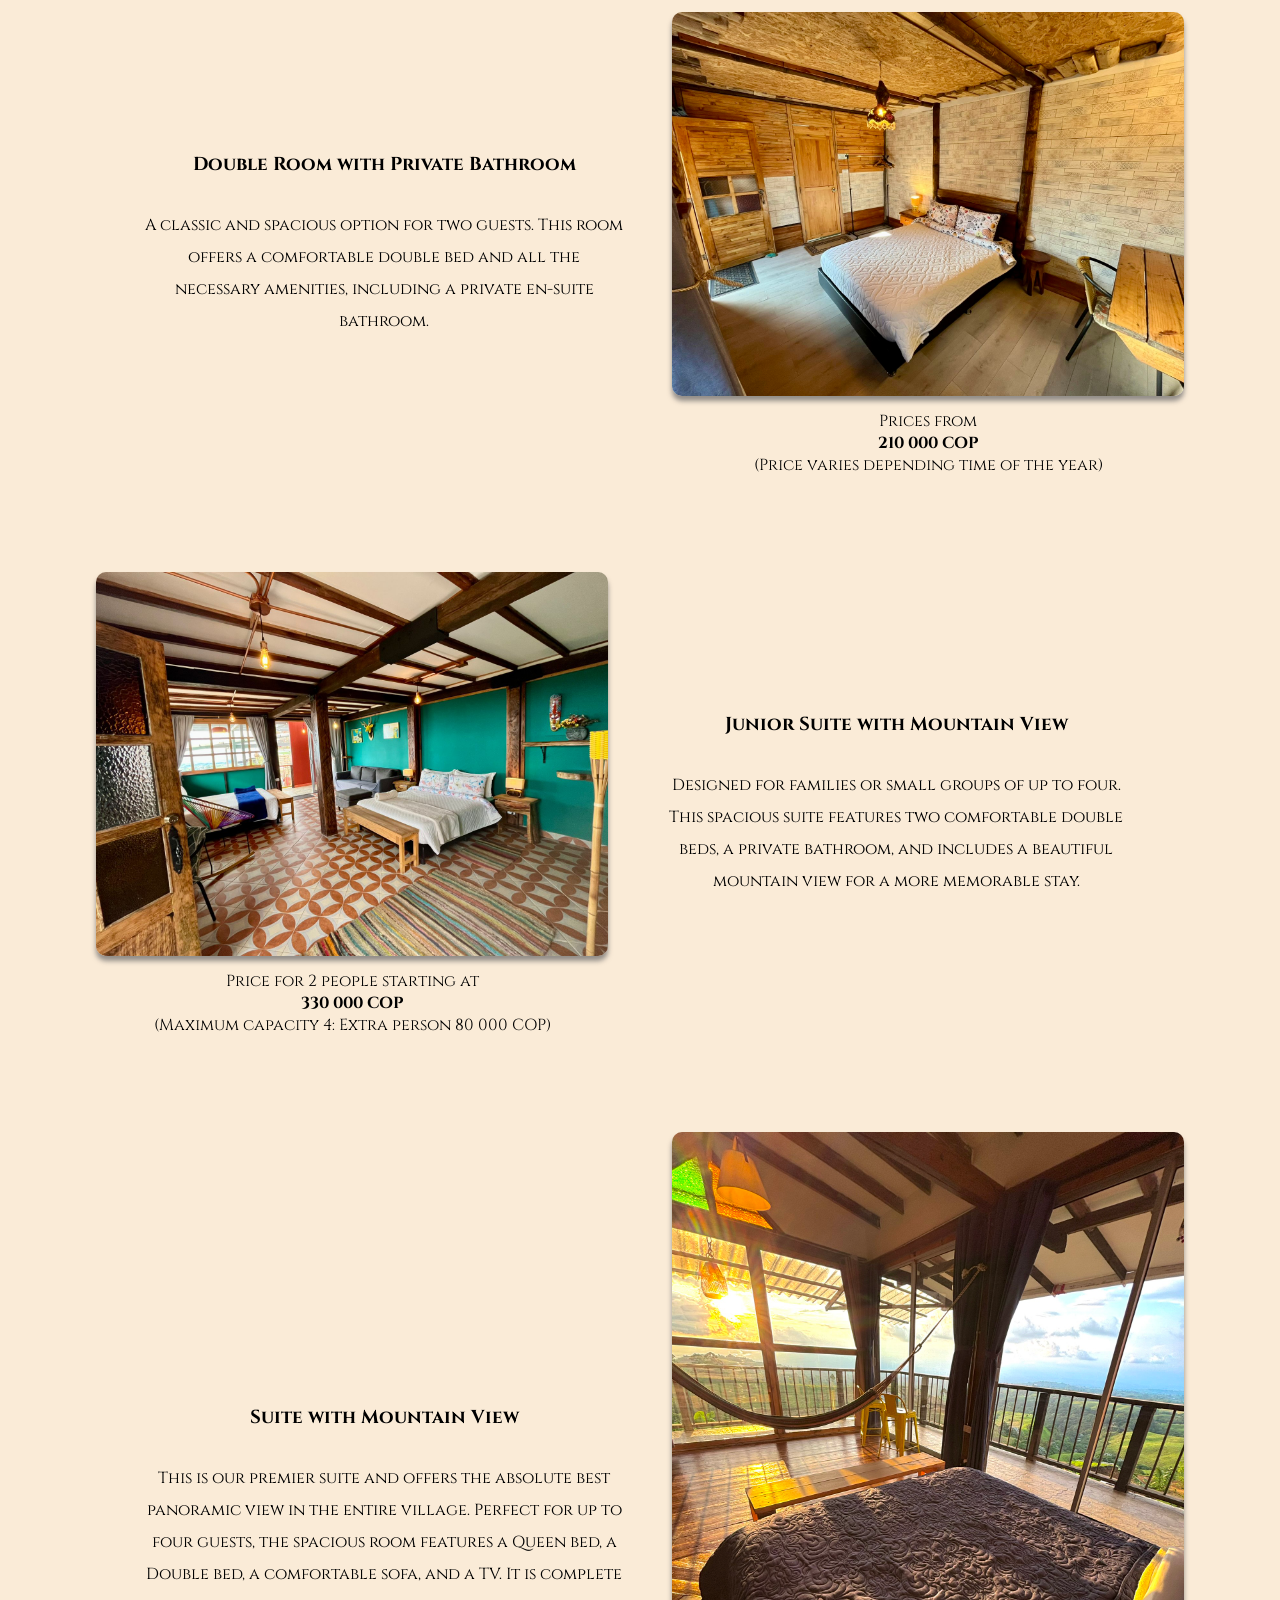
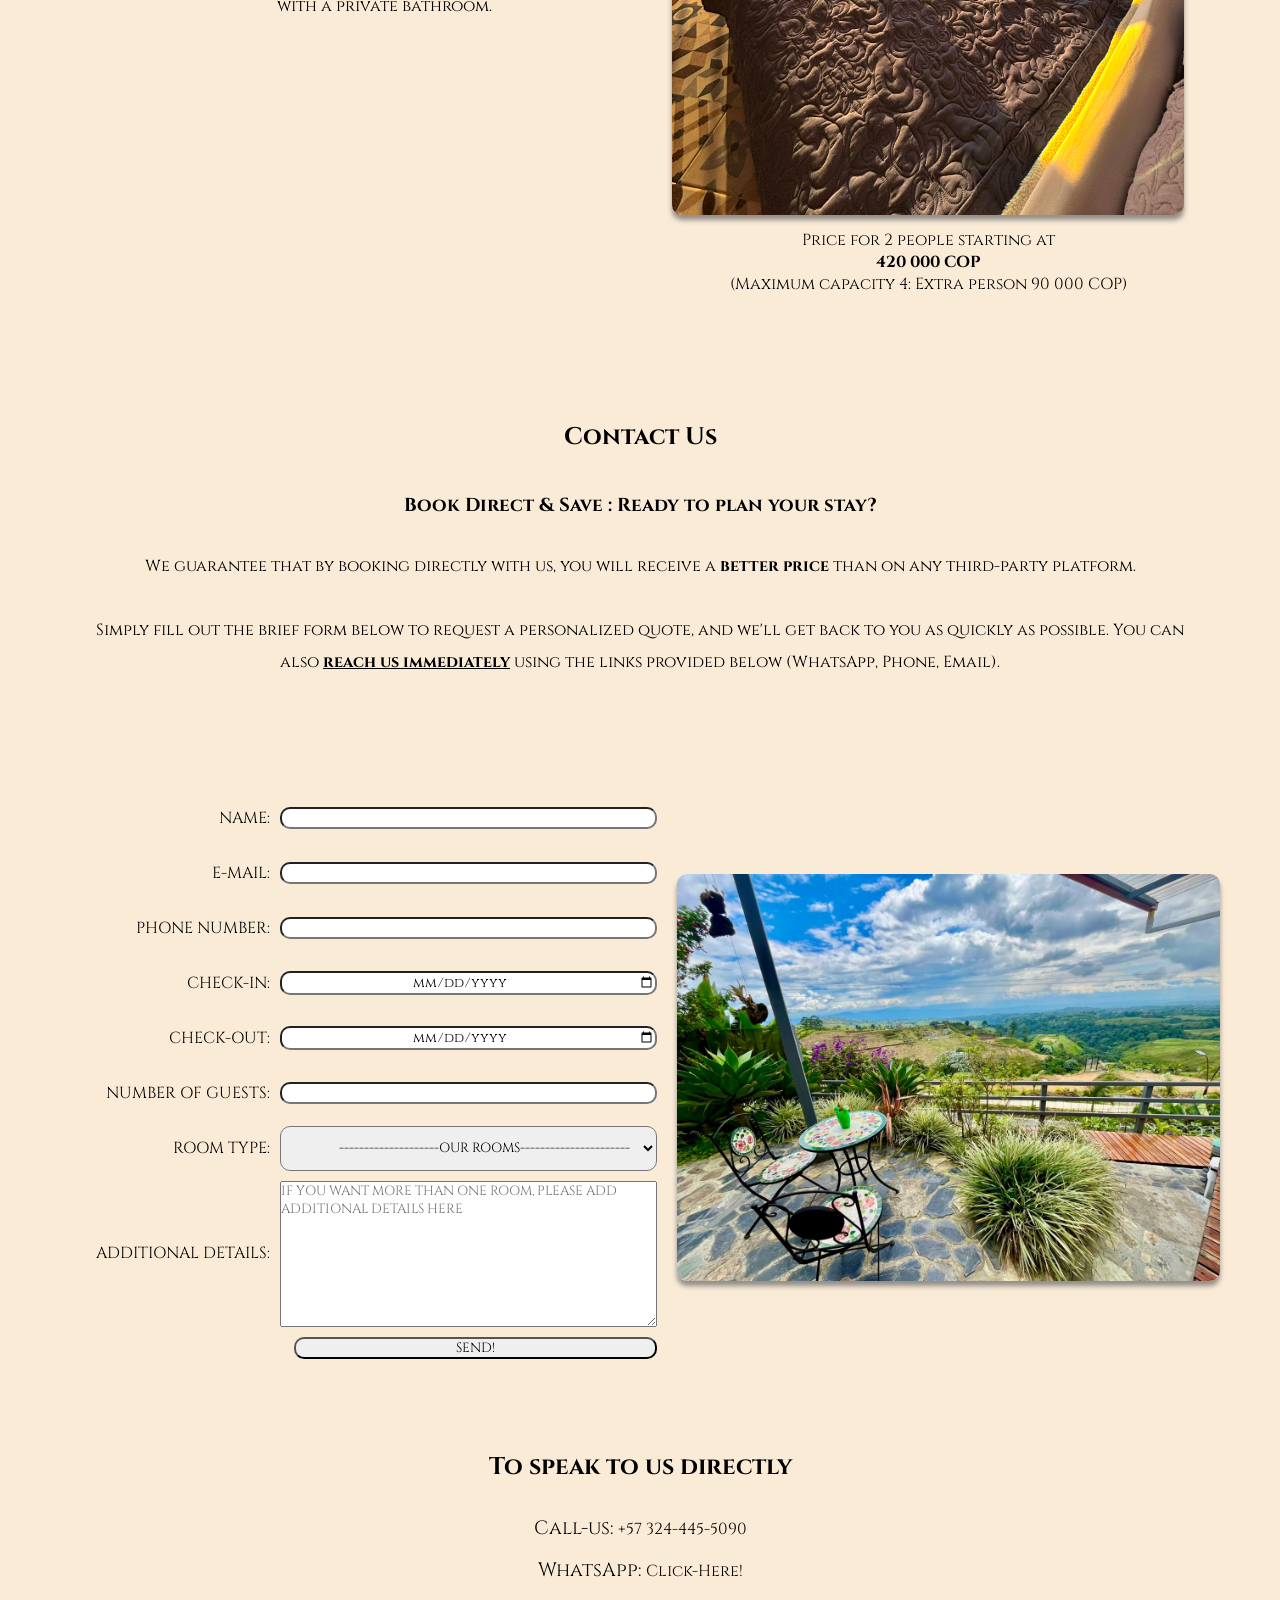
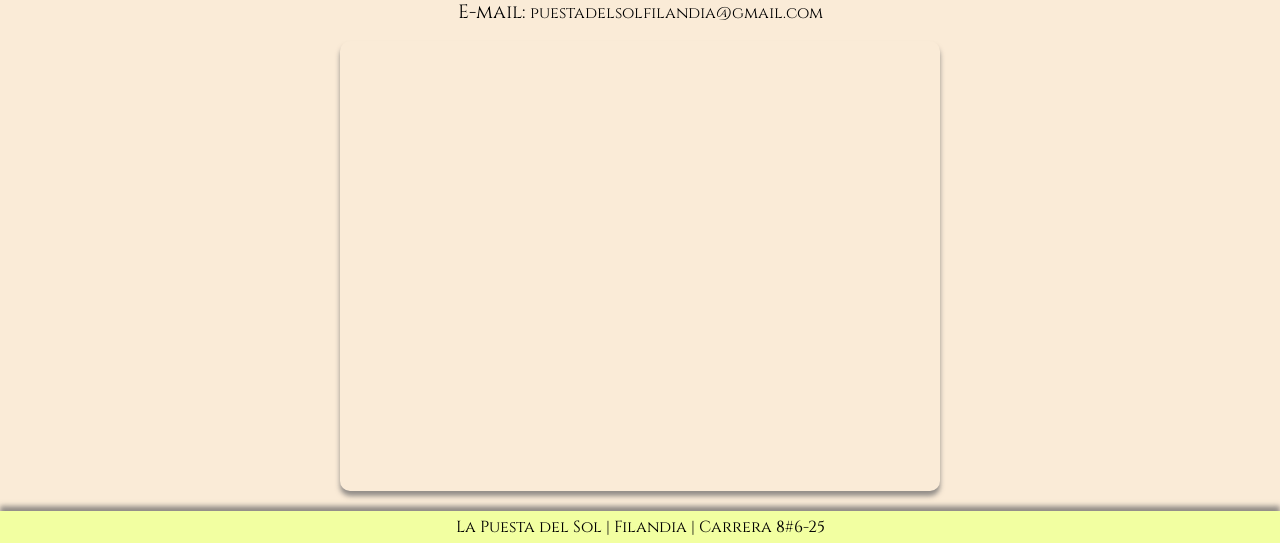
==== commit f2fb9e22: "Fix HTML formatting and add missing content" ====
--- a/index.html
+++ b/index.html
@@ -50,7 +50,7 @@
     <img class="fotos" alt="hotel terrace" src="images/img-9.jpeg">
   </figure>
   <div id="flex-1">  
-  <h2>🌅 Welcome to La Puesta del Sol: Your Boutique Hotel in Filandia</h2>
+  <h2>🌅 Welcome to La Puesta del Sol: Your Boutique Hotel in Filandia 🌅</h2>
   <p>La Puesta del Sol is a five-room boutique hotel born from our family's return to our Colombian roots in 2021, honoring a multi-generational connection to the charming village of Filandia, Quindío. Our intimate, family-run business offers a truly personalized stay defined by its unique decor and magnificent views of the surrounding Coffee Cultural Landscape. We are ideally situated just 200 meters from the main square, placing you in the heart of Filandia's colorful streets and close to all attractions. Filandia is renowned for its authentic colonial architecture and tranquil atmosphere, offering a more traditional experience than Salento while serving as a perfect base for exploring the region.</p>
   <p>When you stay at La Puesta del Sol, you are welcomed as family. We are dedicated to providing personalized service, including guidance on local activities, tours, and arranging private transportation. You can easily access iconic destinations like the Cocora Valley and Termales de Santa Rosa via the traditional Jeep Willys. We are always available to assist with your plans and happily converse with you in English, Spanish, and French. We invite you to experience the warmth of our hospitality and the authentic beauty of Filandia from your home with us.</p>
 </div>
@@ -318,3 +318,6 @@
 
 
 
+
+
+
--- a/style.css
+++ b/style.css
@@ -32,7 +32,7 @@
   box-shadow: 0px 5px 5px rgba(129, 127, 126, 0.223);
   justify-content:center;
   position: fixed;
-  padding: 1rem;
+  padding: 1rem;  
   width: 100%;
 }
   
@@ -394,3 +394,7 @@
 }
 
 
+
+
+
+
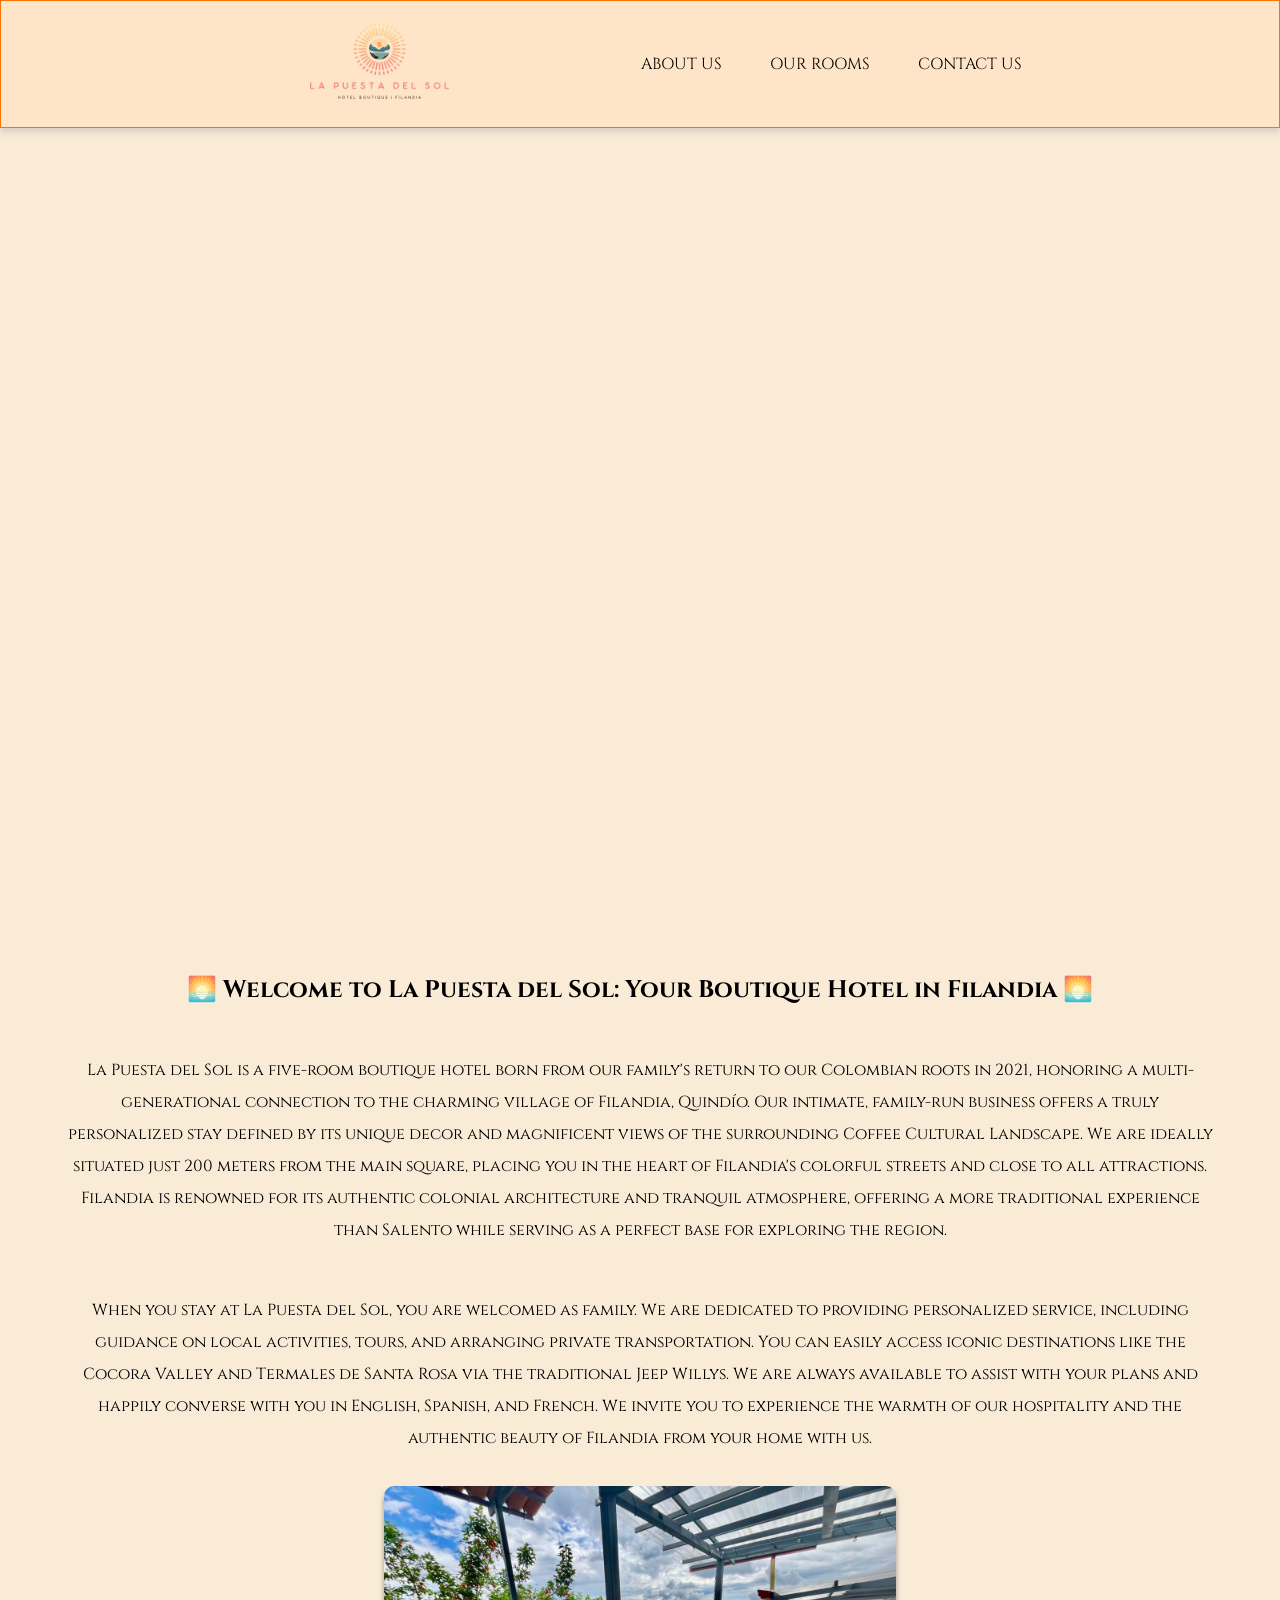
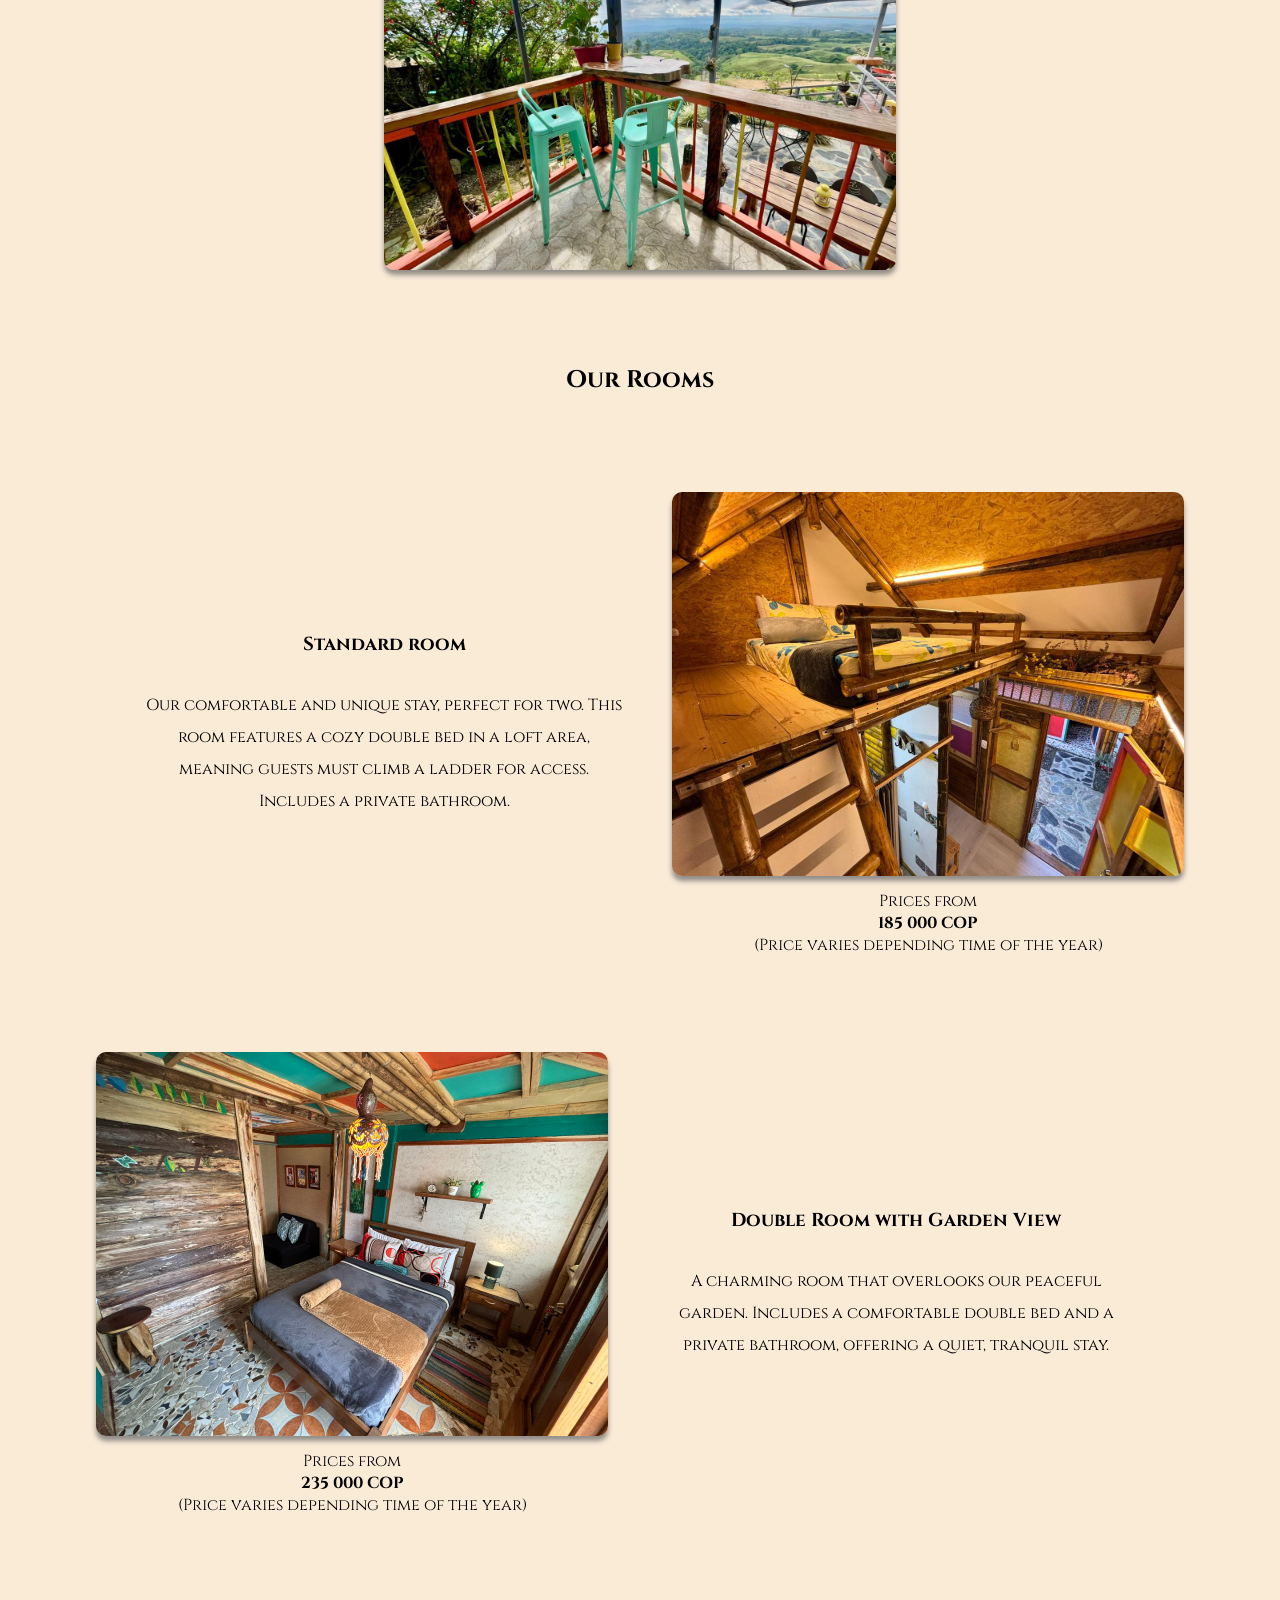
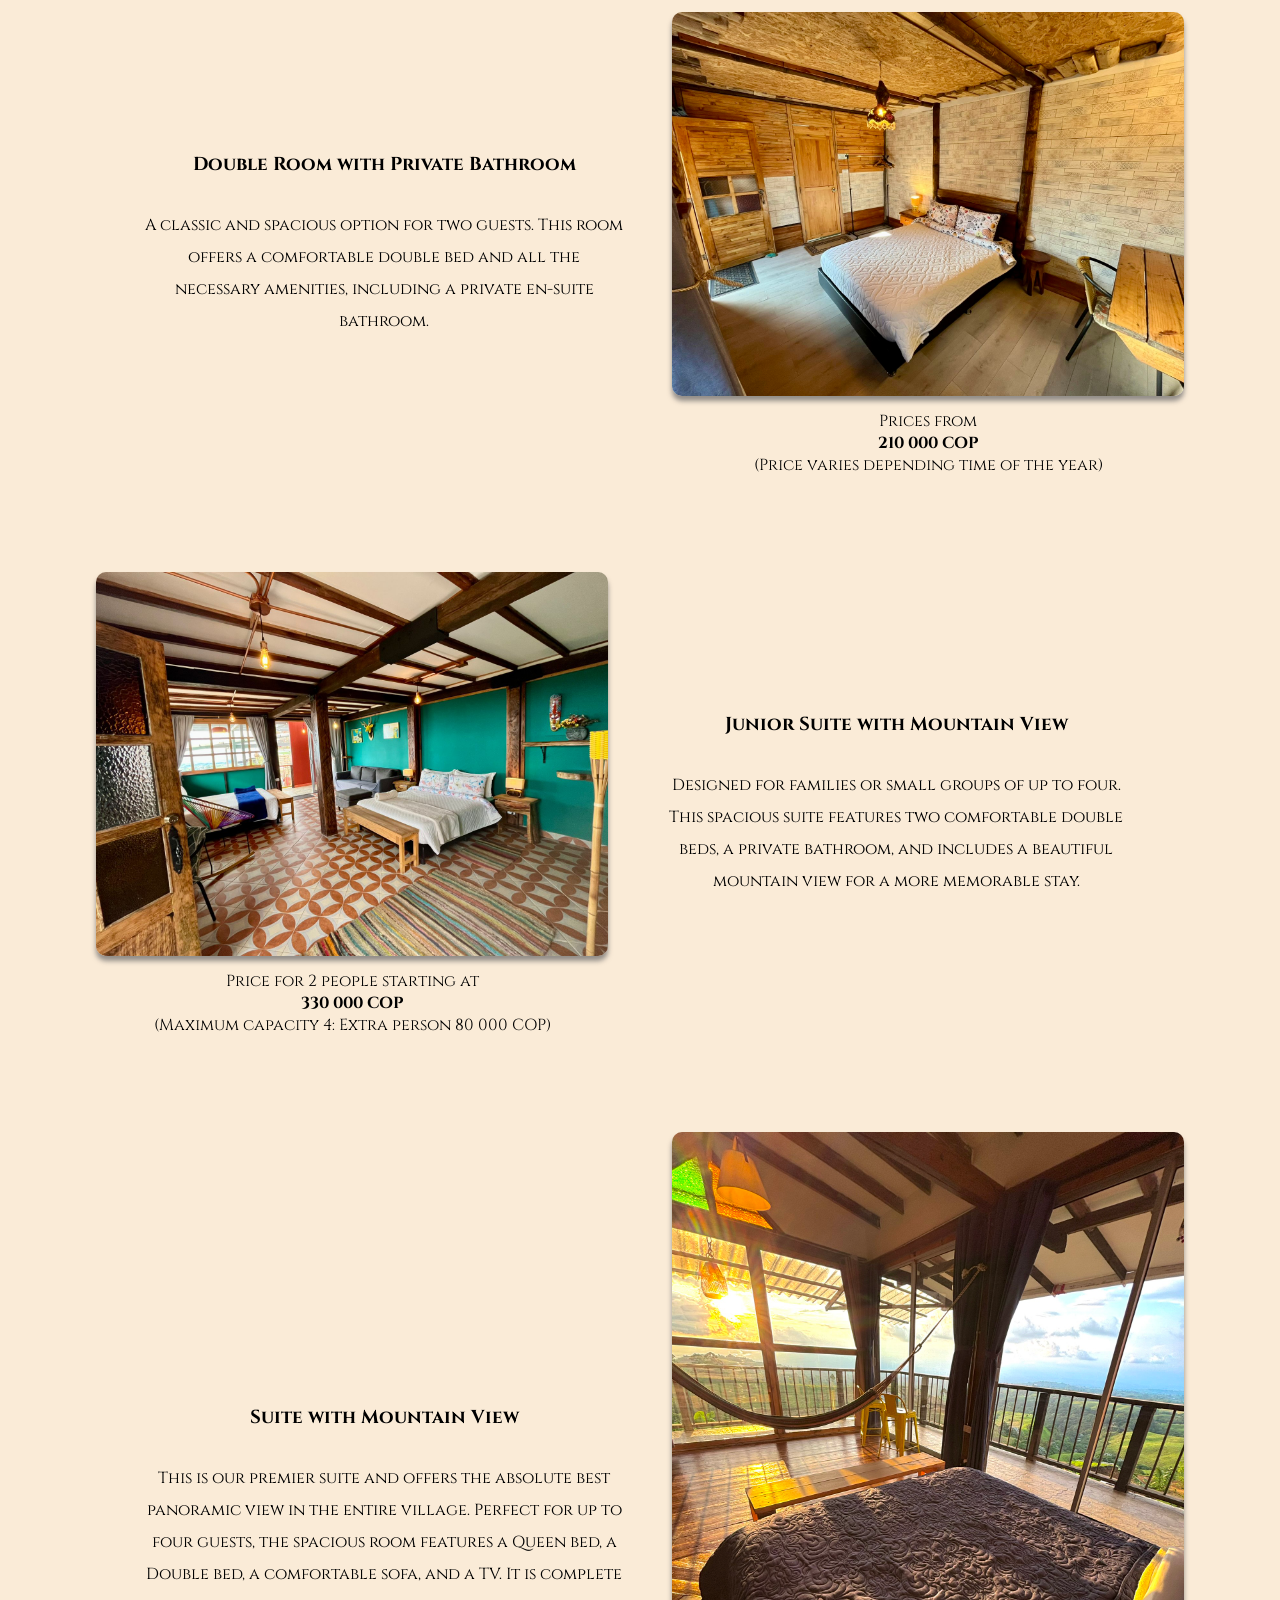
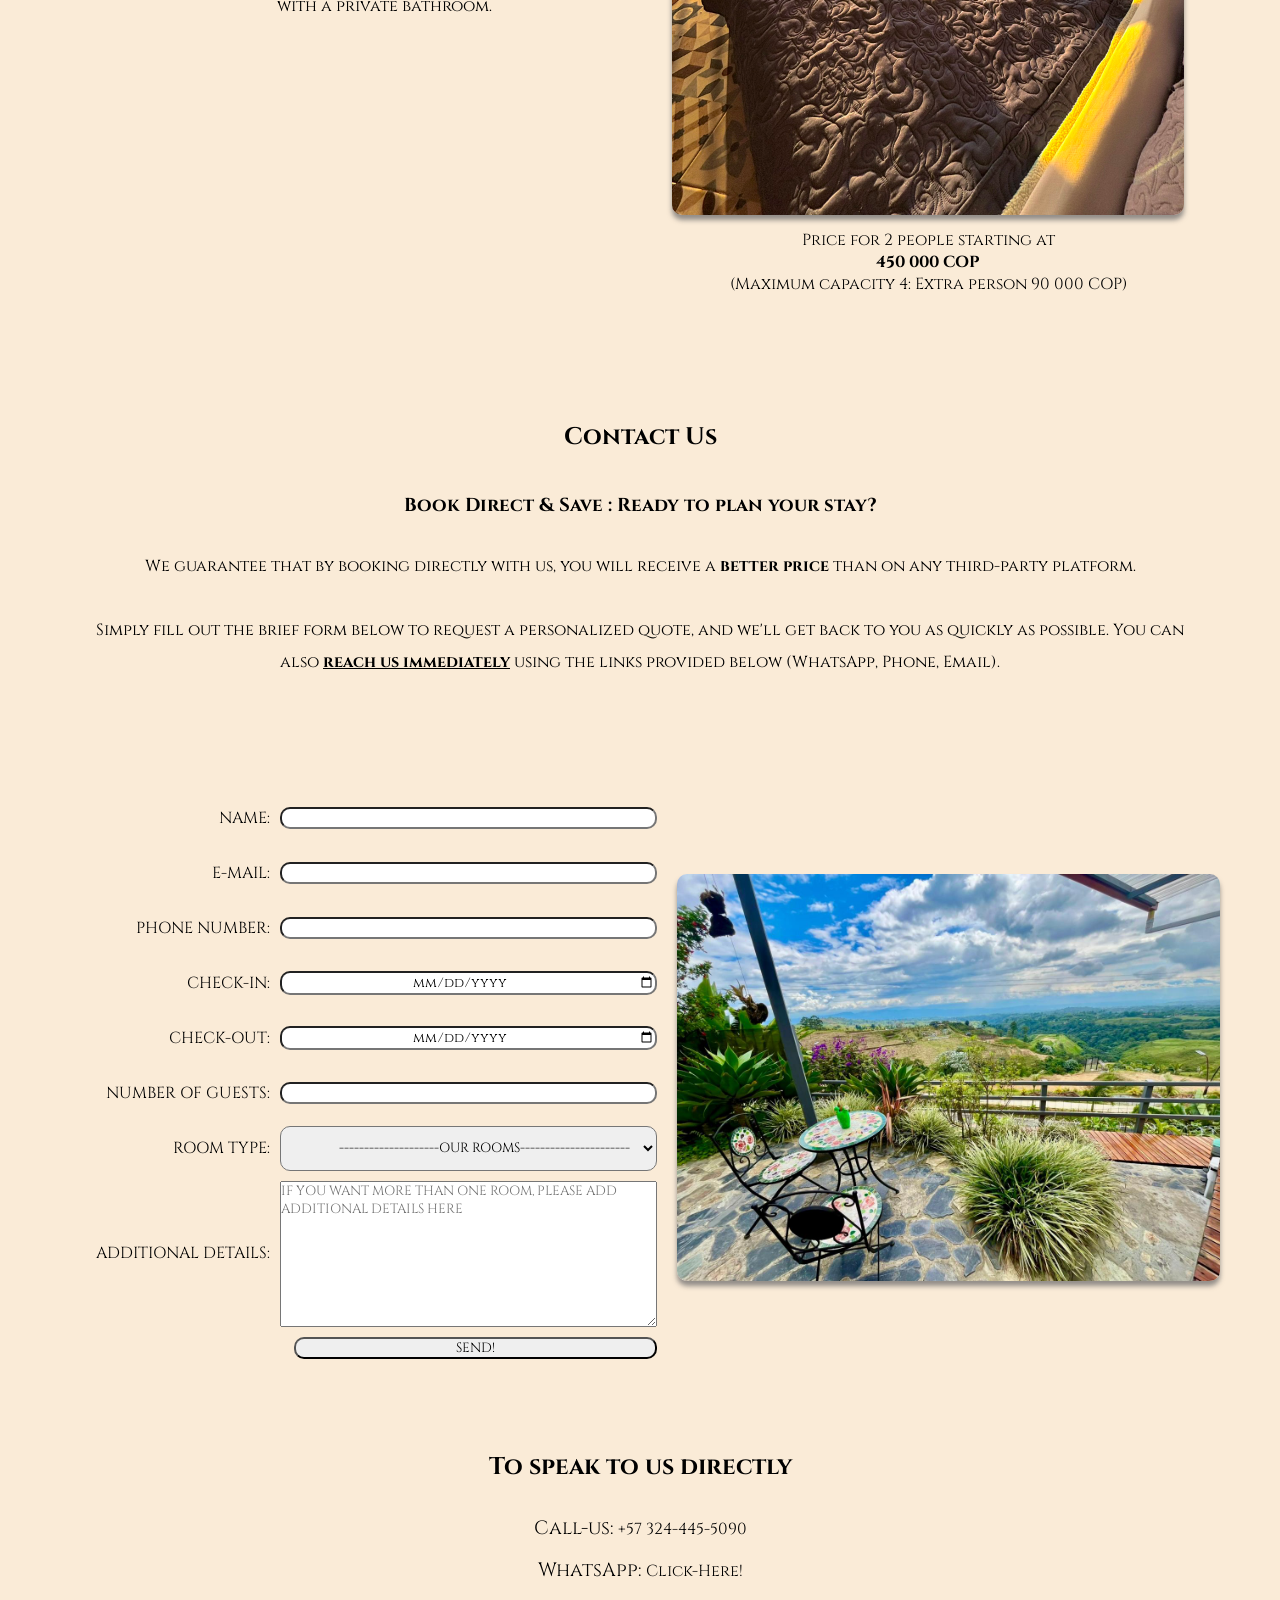
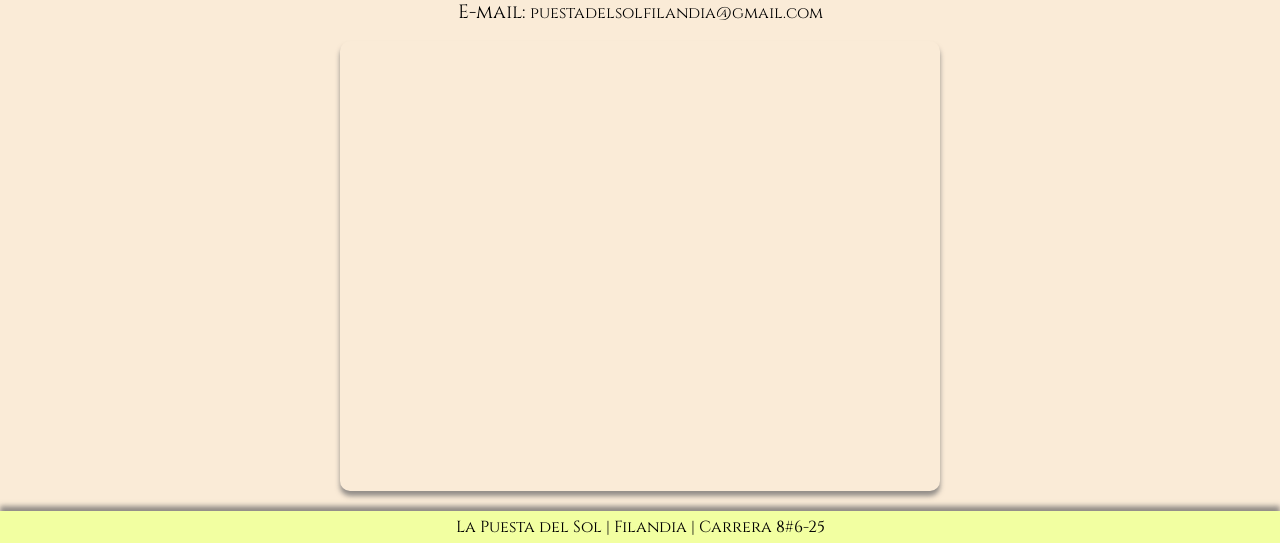
==== commit bd4037fa: "price update" ====
--- a/index.html
+++ b/index.html
@@ -111,7 +111,7 @@
 <img alt="Photo of Double Room with Garden View" class="fotos hidden-fotos" src="images/vista-7.JPEG">
 </div>
 
-<figcaption>Prices from <strong>220 000 COP</strong> (Price varies depending time of the year)</figcaption>
+<figcaption>Prices from <strong>235 000 COP</strong> (Price varies depending time of the year)</figcaption>
 </figure>
 </article>
 
@@ -181,7 +181,7 @@
 <img alt="Photo of Suite with Mountain View" src="images/suite-1.JPEG" class="fotos">
 </div>
 
-<figcaption>Price for 2 people starting at <strong>420 000 COP </strong> (Maximum capacity 4: Extra person 90 000 COP)</figcaption>
+<figcaption>Price for 2 people starting at <strong>450 000 COP </strong> (Maximum capacity 4: Extra person 90 000 COP)</figcaption>
 </figure>
 </article>
 
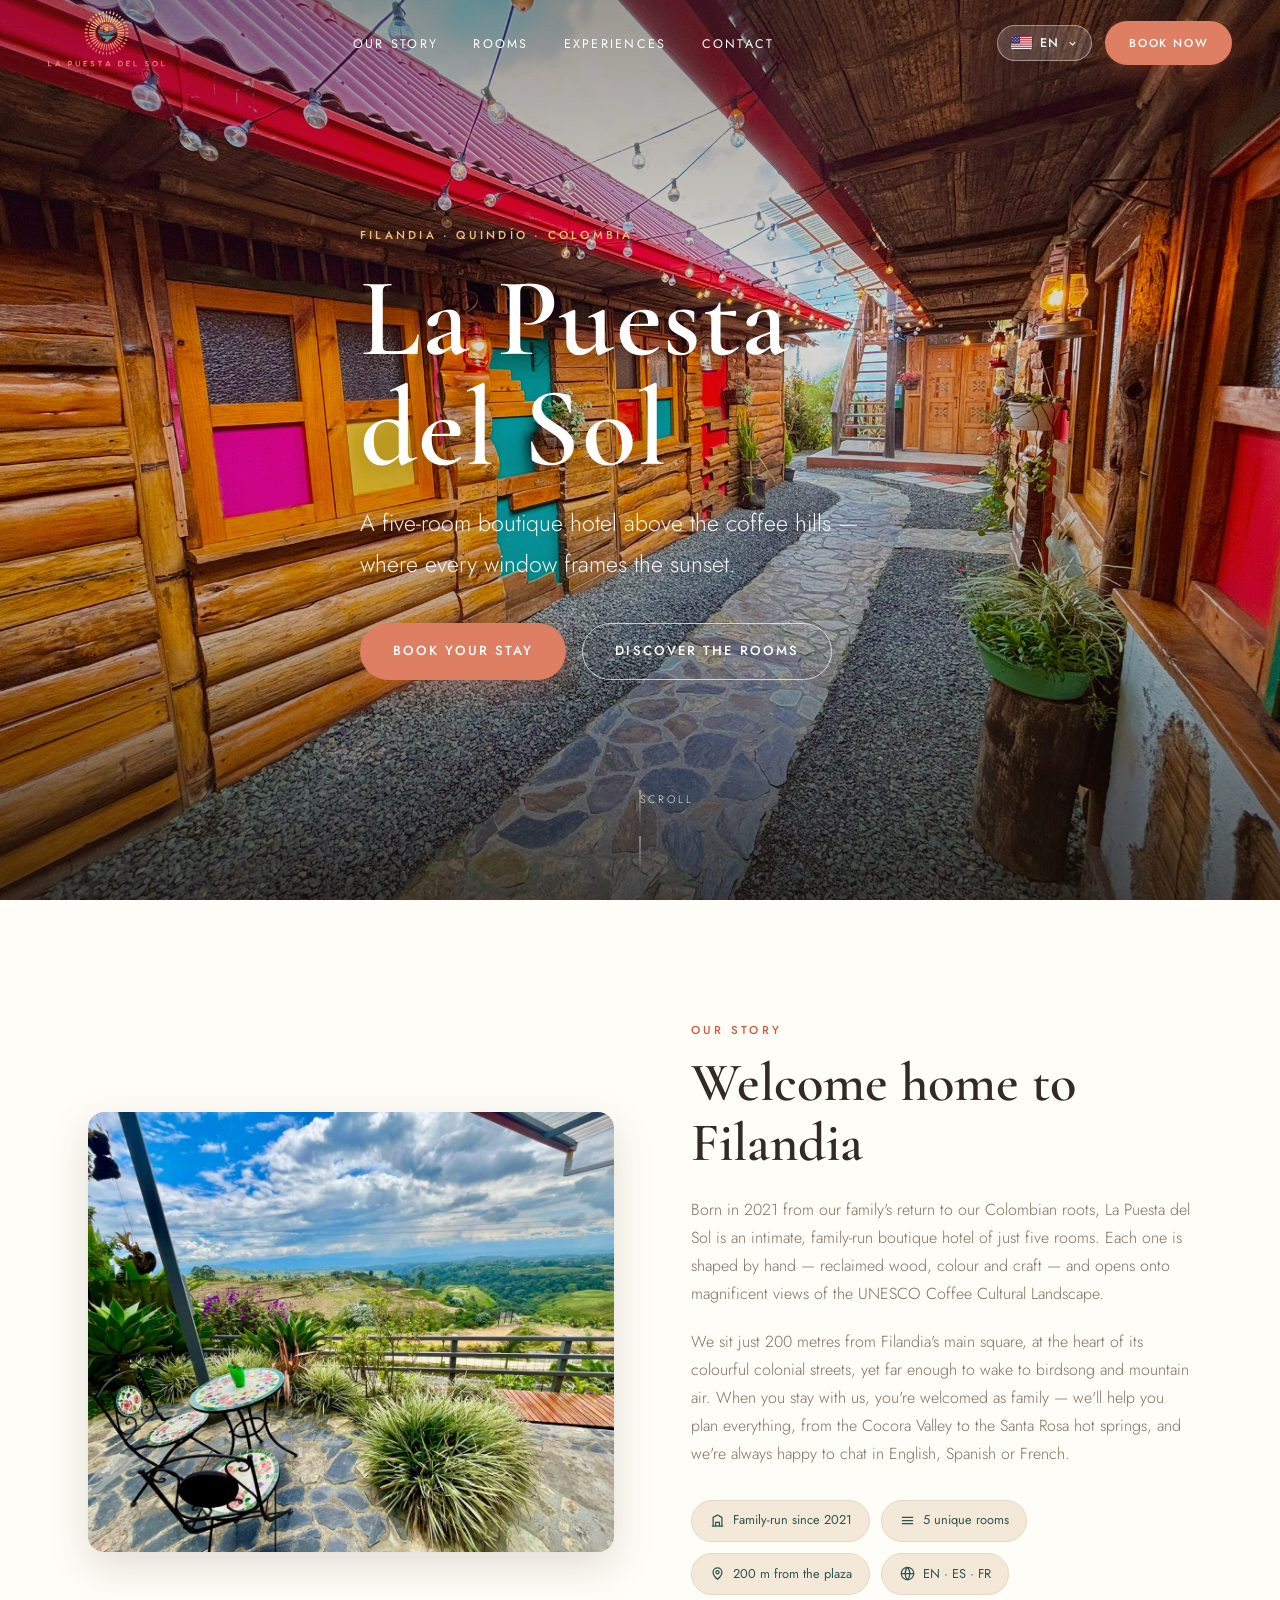
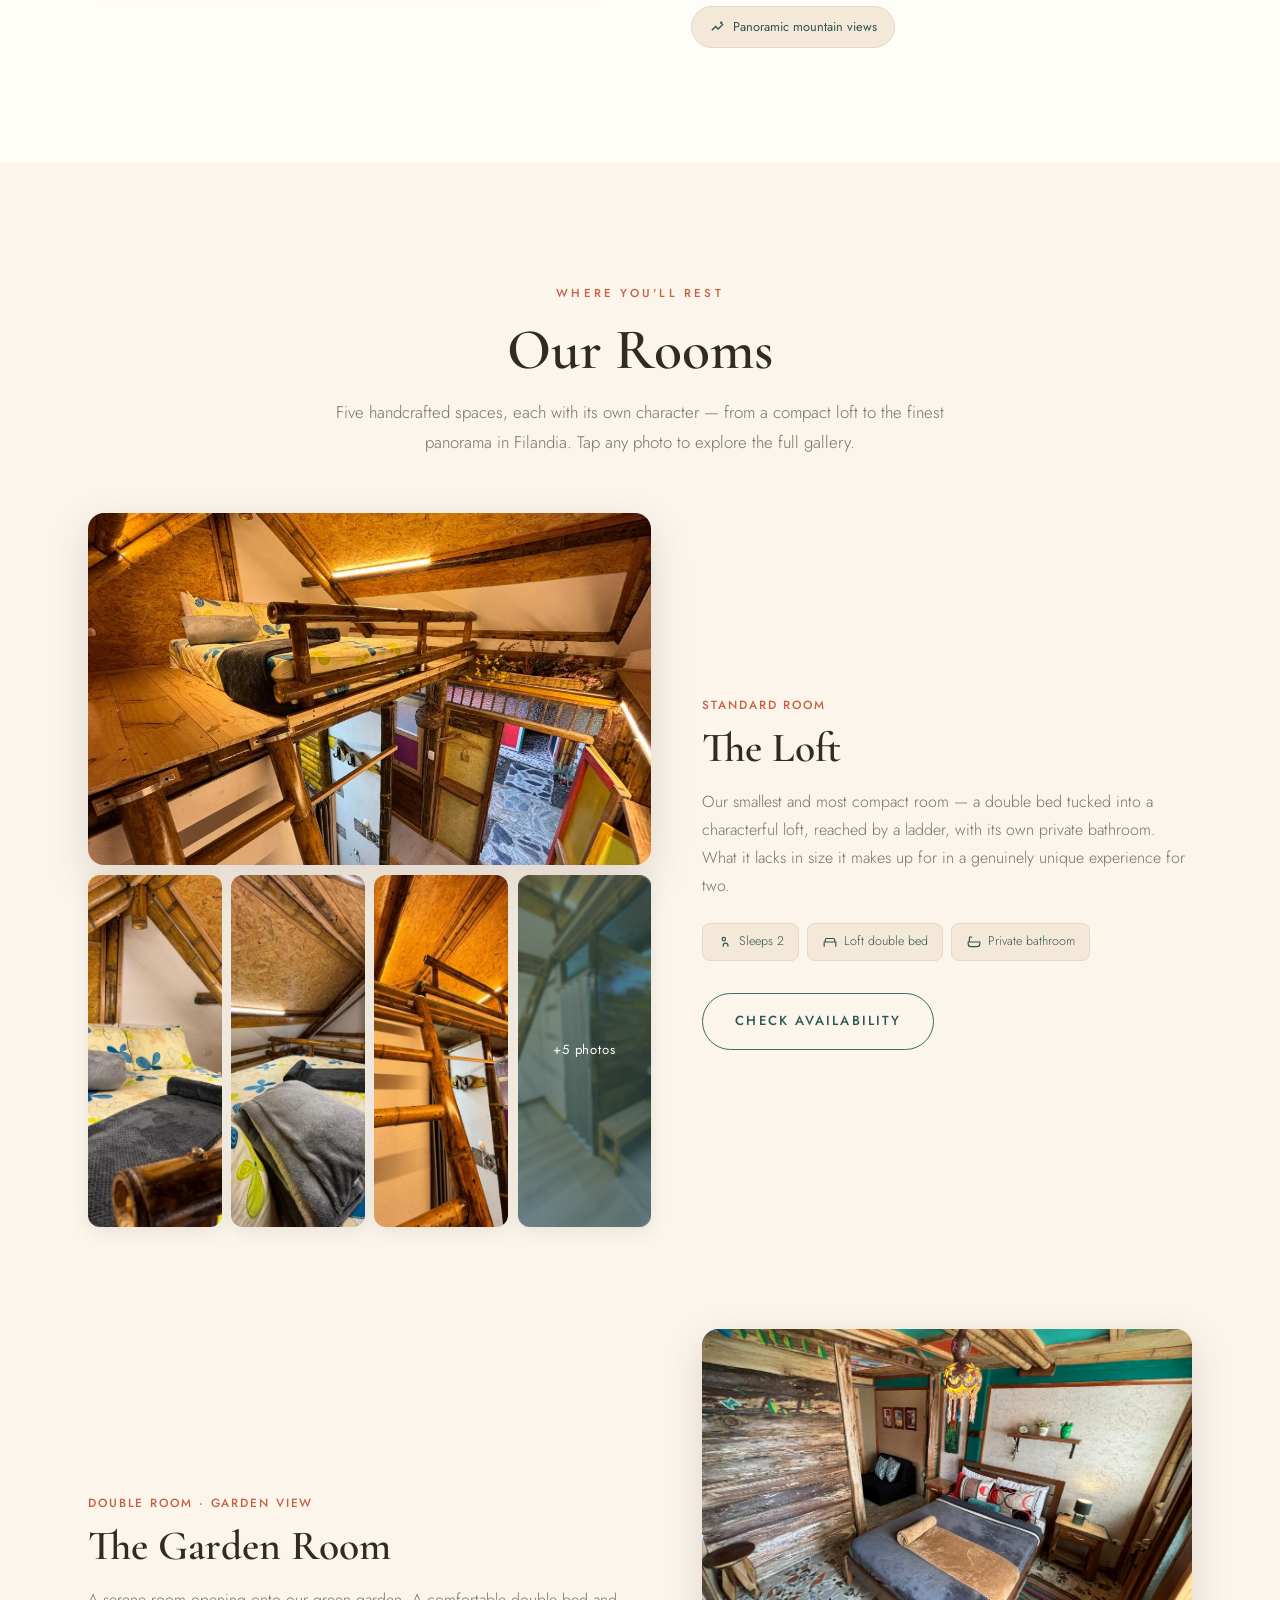
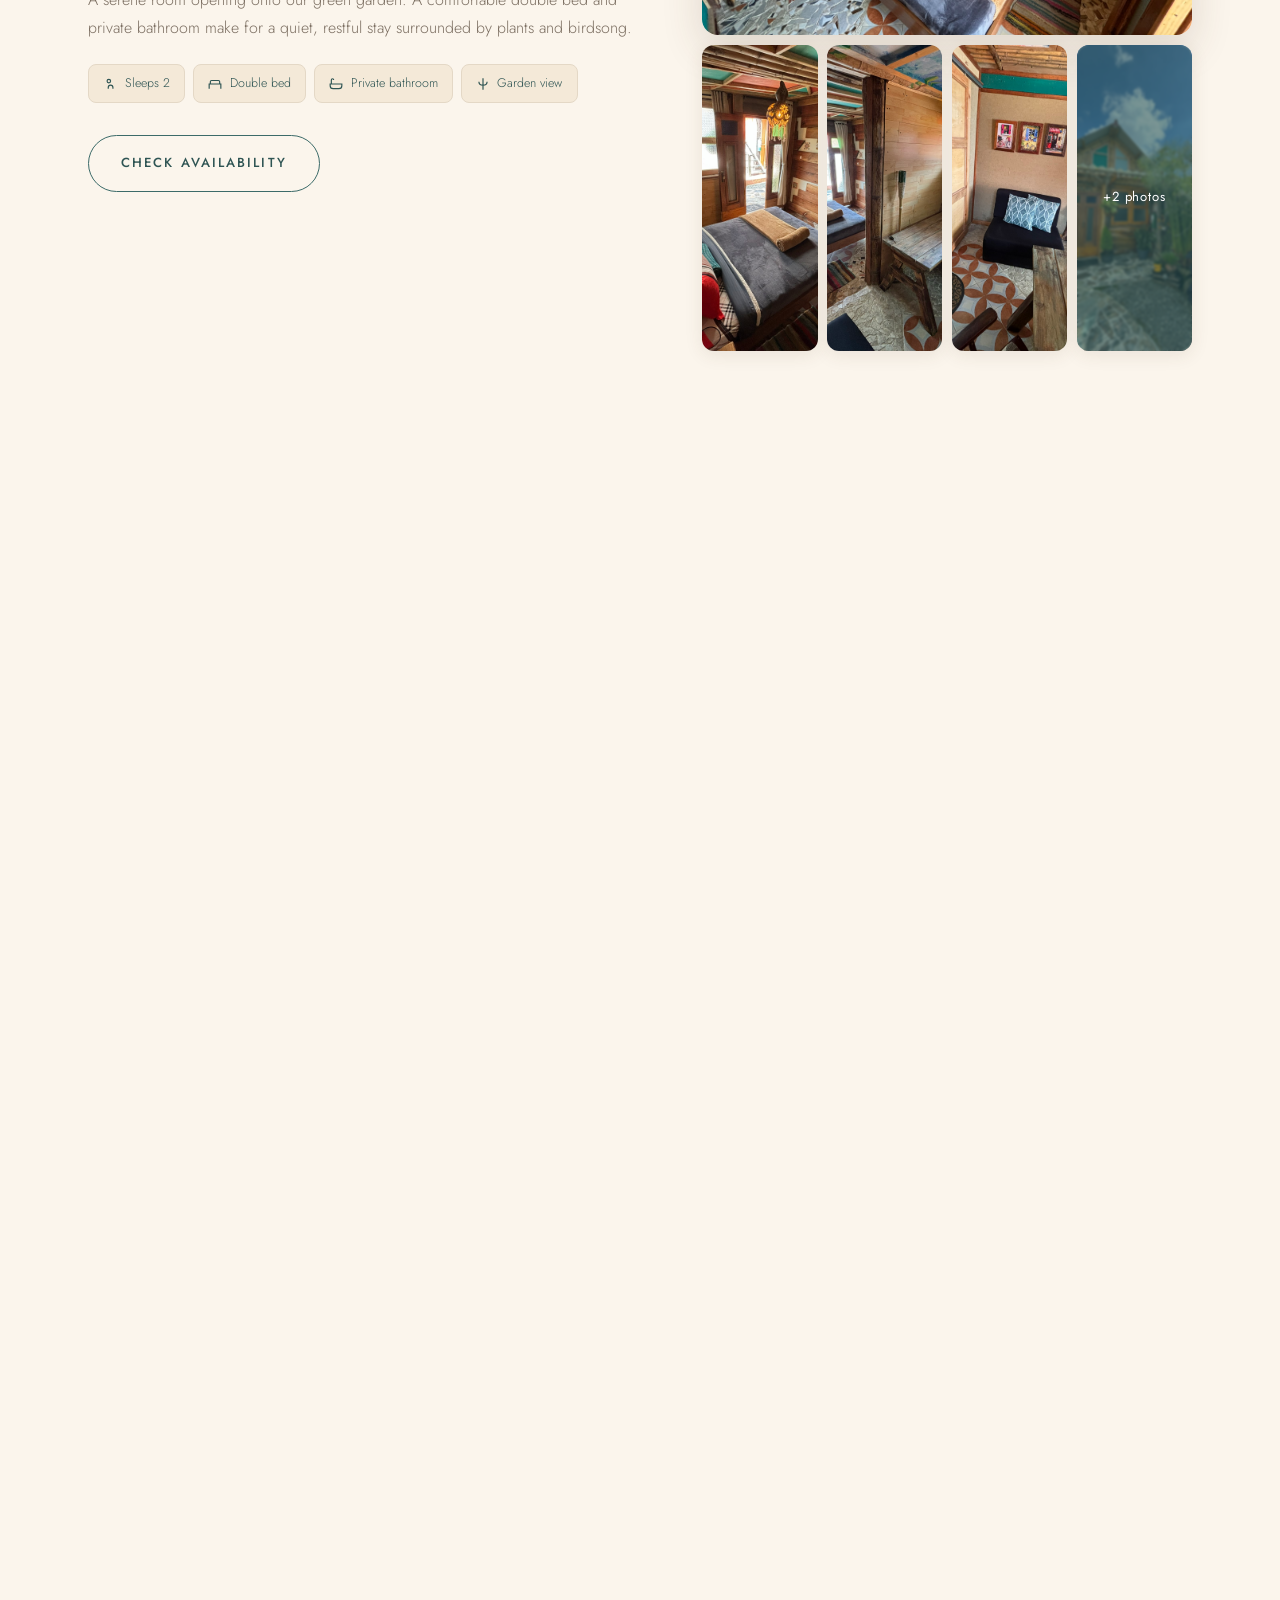
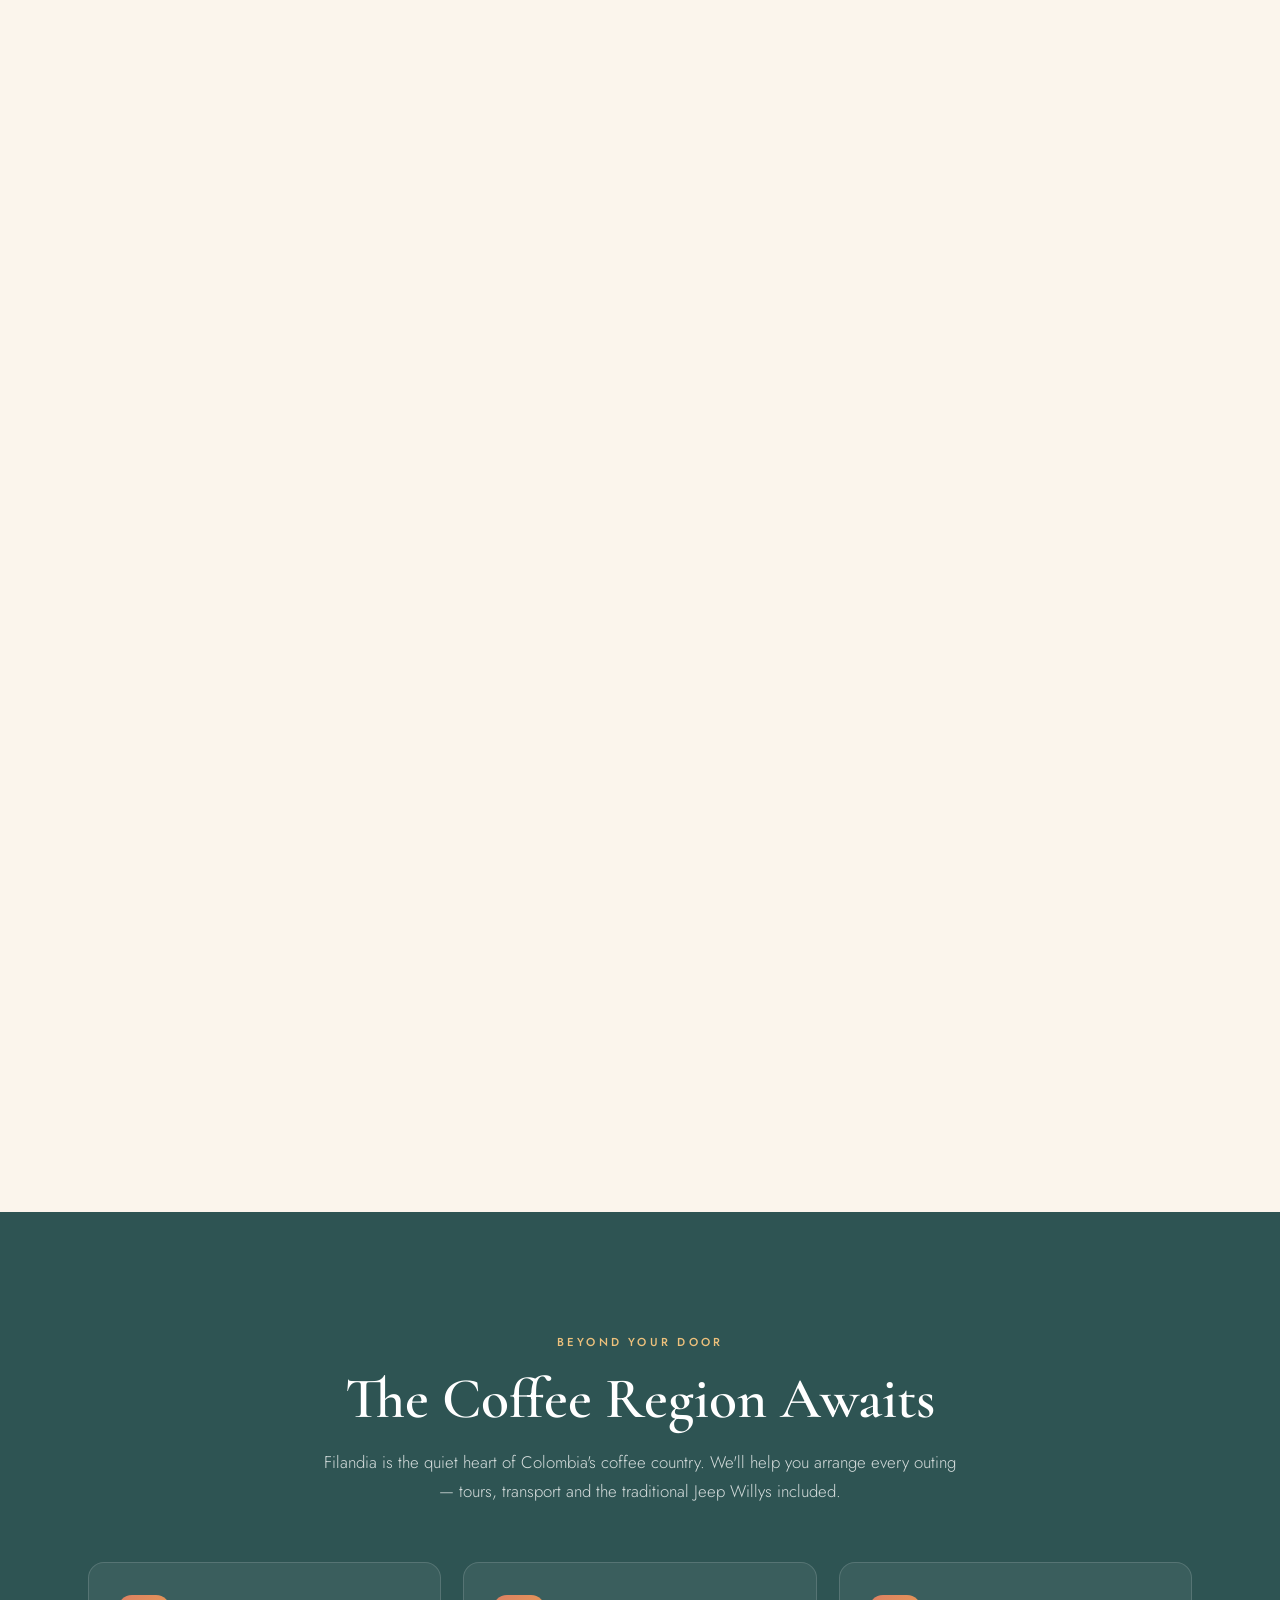
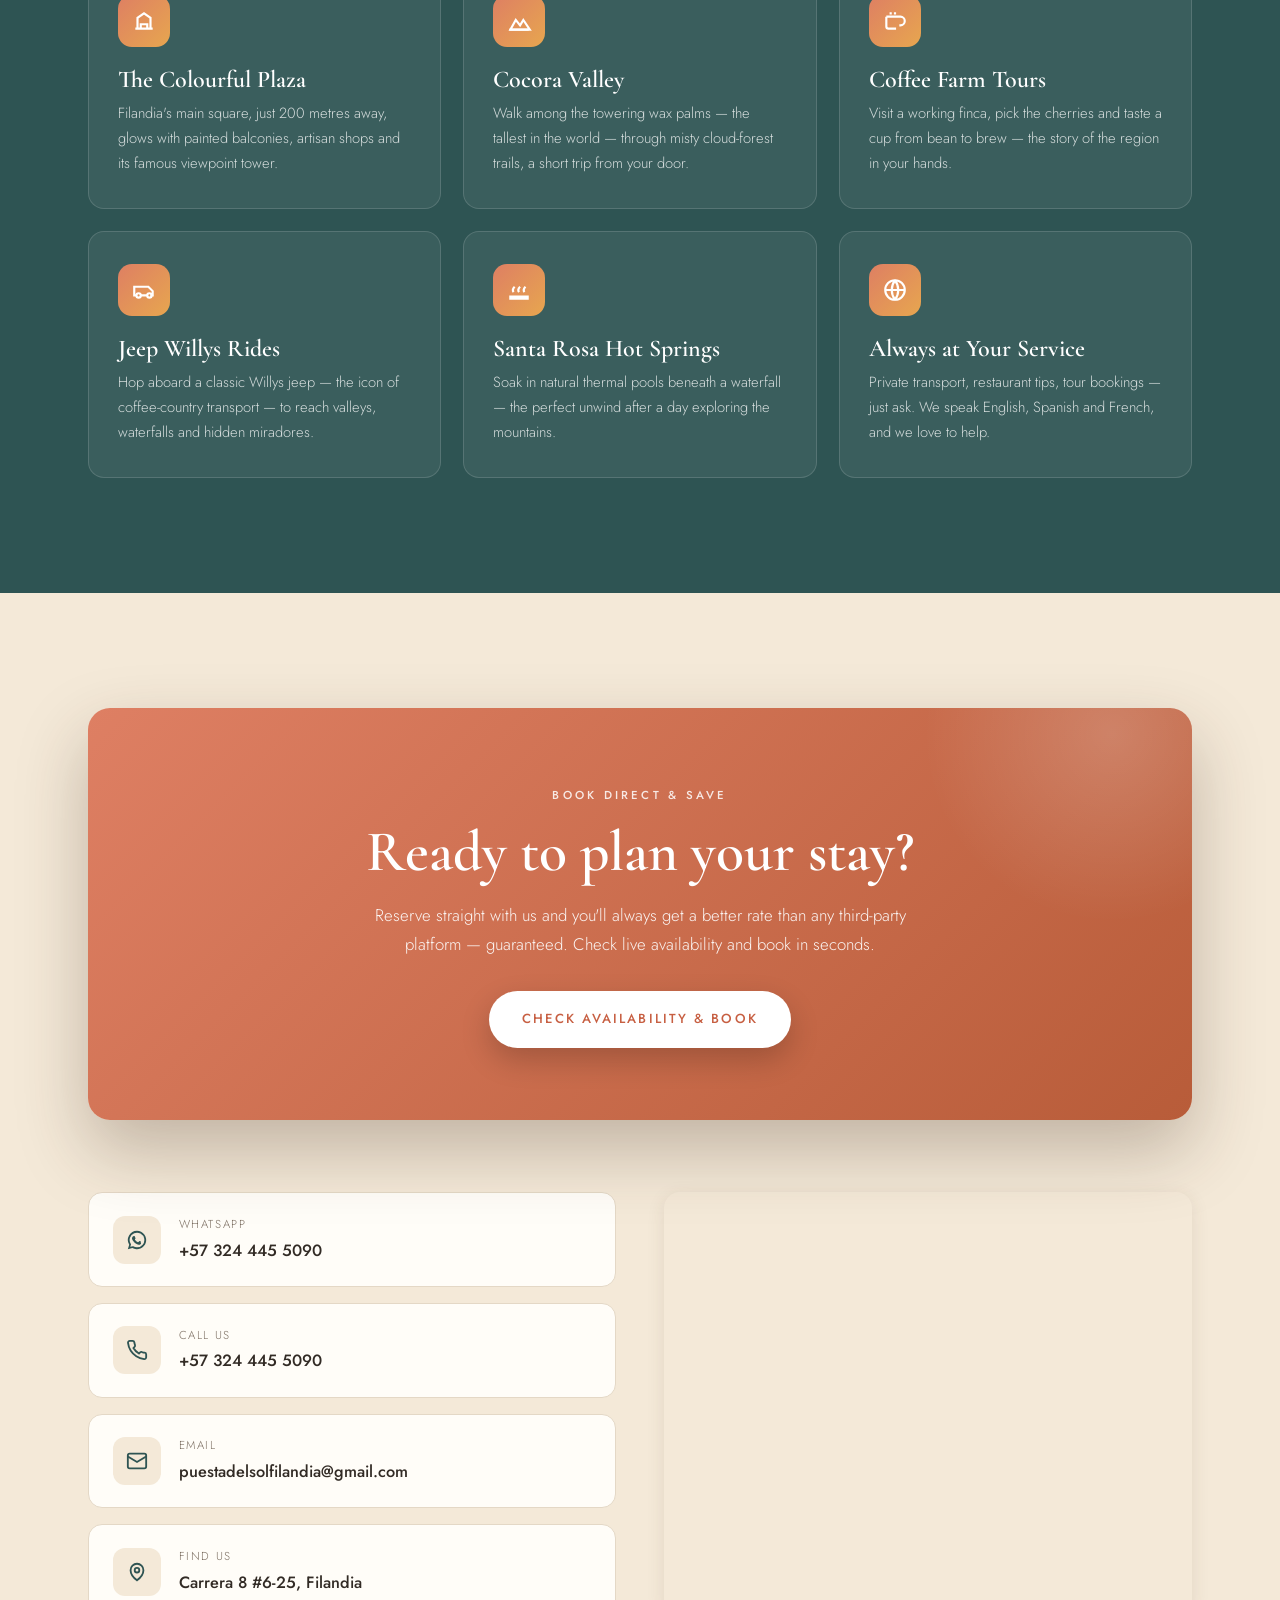
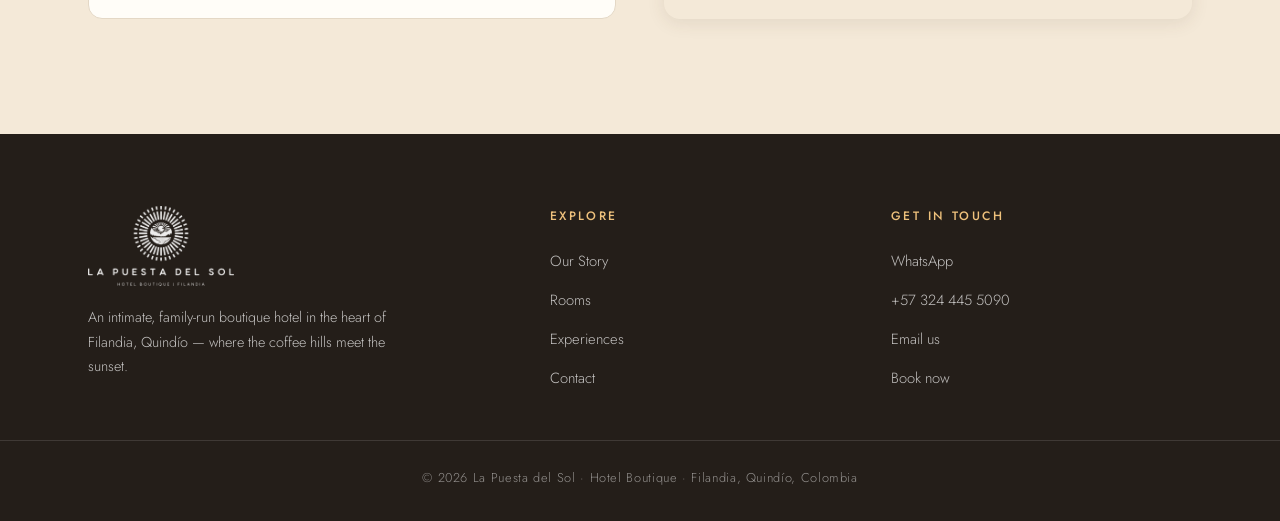
==== commit 2391230e: "Promote boutique redesign to live site index.html now serves the bilingual (ES/EN) boutique redesign" ====
--- a/index.html
+++ b/index.html
@@ -1,323 +1,1019 @@
-<!DOCTYPE html>
-
-<html>
-
-<head>
-  <!-- Google tag (gtag.js) -->
-<script async src="https://www.googletagmanager.com/gtag/js?id=G-TJFDZ2CEE1"></script>
-<script>
-  window.dataLayer = window.dataLayer || [];
-  function gtag(){dataLayer.push(arguments);}
-  gtag('js', new Date());
-
-  gtag('config', 'G-TJFDZ2CEE1');
-</script>
-  <title>La Puesta del Sol | Hotel Boutique </title>
-  <link rel="stylesheet" href="style.css">
-  <link rel="preconnect" href="https://fonts.googleapis.com">
-  <link rel="preconnect" href="https://fonts.gstatic.com" crossorigin>
-  <link href="https://fonts.googleapis.com/css2?family=Cinzel:wght@400..900&display=swap" rel="stylesheet">
-  <link rel="preload" as="image" href="images/foto-10.jpg">
-  <link rel="preload" as="image" href="images/image-2.JPEG">
-</head>
-
-
-<body>
-
-<header>
-  
-  <a href="index.html"><img id="logo" alt="Hotel logo" src="images/FullLogo_Transparent_NoBuffer.png"></a>
-
-  <nav>
-    <ul>
-      <li><a href="#about-us">ABOUT US</a></li>
-      <li><a href="#our-rooms">OUR ROOMS</a></li>
-      <li><a href="#contact-us">CONTACT US</a></li>
-    </ul>
-  </nav>
-
-
-</header>
-
-
-<main>
-  <!---Cover fotos of the main page-->  
-  <div id="cover-slideshow"></div>
-
-  <!--About us section-->
-  <section id="about-us">
-  <figure>
-    <img class="fotos" alt="hotel terrace" src="images/img-9.jpeg">
-  </figure>
-  <div id="flex-1">  
-  <h2>🌅 Welcome to La Puesta del Sol: Your Boutique Hotel in Filandia 🌅</h2>
-  <p>La Puesta del Sol is a five-room boutique hotel born from our family's return to our Colombian roots in 2021, honoring a multi-generational connection to the charming village of Filandia, Quindío. Our intimate, family-run business offers a truly personalized stay defined by its unique decor and magnificent views of the surrounding Coffee Cultural Landscape. We are ideally situated just 200 meters from the main square, placing you in the heart of Filandia's colorful streets and close to all attractions. Filandia is renowned for its authentic colonial architecture and tranquil atmosphere, offering a more traditional experience than Salento while serving as a perfect base for exploring the region.</p>
-  <p>When you stay at La Puesta del Sol, you are welcomed as family. We are dedicated to providing personalized service, including guidance on local activities, tours, and arranging private transportation. You can easily access iconic destinations like the Cocora Valley and Termales de Santa Rosa via the traditional Jeep Willys. We are always available to assist with your plans and happily converse with you in English, Spanish, and French. We invite you to experience the warmth of our hospitality and the authentic beauty of Filandia from your home with us.</p>
-</div>
-</section>
-
-<!---OUR ROOMS SECTION / 5 ROOMS TOTAL-->
-<section id="our-rooms">
-
-<h2>Our Rooms</h2>
-
-<div id="light-box">
-  <span id="close-btn">&times;</span>
-<span id="previous-button">←</span> 
-  <img id="light-box-image" src="" alt="Full size image">
-<span id="next-button">→</span> 
-</div>
-
-<!---Standard Room-->
-<article class="left-side">
-<div class= "text-box">  
-<h3>Standard room</h3>
-<p>Our comfortable and unique stay, perfect for two. This room features a cozy double bed in a loft area, meaning guests must climb a ladder for access. Includes a private bathroom.</p>
-</div>
-<figure>
-
-<div class="room-gallery">  
-<img alt="Foto of Standard room" src="images/image-3.jpg" class="fotos">
-<img alt="Photo of Standard room" class="fotos hidden-fotos" src="images/foto-buhardilla-2.jpg" class="fotos">
-<img alt="Photo of Standard room" class="fotos hidden-fotos" src="images/foto-buhardilla-3.jpg" class="fotos">
-<img alt="Photo of Standard room" class="fotos hidden-fotos" src="images/foto-buhardilla-4.jpg" class="fotos">
-<img alt="Photo of Standard room" class="fotos hidden-fotos" src="images/foto-buhardilla-5.jpg" class="fotos">
-<img alt="Photo of Standard room" class="fotos hidden-fotos" src="images/foto-buhardilla-6.jpg" class="fotos">
-<img alt="Photo of Standard room" class="fotos hidden-fotos" src="images/foto-buhardilla-7.jpg" class="fotos">
-<img alt="Photo of Standard room" class="fotos hidden-fotos" src="images/foto-buhardilla-8.jpg" class="fotos">
-<img alt="Photo of Standard room" class="fotos hidden-fotos" src="images/foto-buhardilla-9.jpg" class="fotos">
-<img alt="Photo of Standard room" class="fotos hidden-fotos" src="images/foto-buhardilla-10.jpg" class="fotos">
-</div>
- 
-<figcaption>Prices from <strong>185 000 COP</strong> (Price varies depending time of the year)</figcaption>
-</figure>
-</article>
-
-<!---Double Room with Garden View-->
-<article class="right-side">
-<div class="text-box">
-<h3>Double Room with Garden View</h3>  
-<p>A charming room that overlooks our peaceful garden. Includes a comfortable double bed and a private bathroom, offering a quiet, tranquil stay.</p>
-</div>
-<figure>
-
-<div class="room-gallery">  
-<img alt="Photo of Double Room with Garden View" src="images/vista-1.JPEG" class="fotos">
-<img alt="Photo of Double Room with Garden View" class="fotos hidden-fotos" src="images/vista-2.JPEG">
-<img alt="Photo of Double Room with Garden View" class="fotos hidden-fotos" src="images/vista-3.JPEG">
-<img alt="Photo of Double Room with Garden View" class="fotos hidden-fotos" src="images/vista-4.JPEG">
-<img alt="Photo of Double Room with Garden View" class="fotos hidden-fotos" src="images/vista-5.JPEG">
-<img alt="Photo of Double Room with Garden View" class="fotos hidden-fotos" src="images/vista-6.JPEG">
-<img alt="Photo of Double Room with Garden View" class="fotos hidden-fotos" src="images/vista-7.JPEG">
-</div>
-
-<figcaption>Prices from <strong>235 000 COP</strong> (Price varies depending time of the year)</figcaption>
-</figure>
-</article>
-
-
-<!----Double Room with Private Bathroom--->
-<article class="left-side">
-<div class="text-box">
-<h3>Double Room with Private Bathroom</h3>
-<p>A classic and spacious option for two guests. This room offers a comfortable double bed and all the necessary amenities, including a private en-suite bathroom.</p>
-</div>  
-<figure>
-
-<div class="room-gallery">
-<img alt="Photo of Double Room with Private Bathroom" src="images/double-room-1.jpg" class="fotos">
-<img alt="Photo of Double Room with Private Bathroom" class="fotos hidden-fotos" src="images/double-room-2.jpg" class="fotos">
-<img alt="Photo of Double Room with Private Bathroom" class="fotos hidden-fotos" src="images/double-room-3.jpeg" class="fotos">
-<img alt="Photo of Double Room with Private Bathroom" class="fotos hidden-fotos" src="images/double-room-4.jpeg" class="fotos">
-<img alt="Photo of Double Room with Private Bathroom" class="fotos hidden-fotos" src="images/double-room-5.jpg" class="fotos">
-<img alt="Photo of Double Room with Private Bathroom" class="fotos hidden-fotos" src="images/double-room-6.jpg" class="fotos">
-<img alt="Photo of Double Room with Private Bathroom" class="fotos hidden-fotos" src="images/double-room-7.jpg" class="fotos">
-</div>
-
-<figcaption>Prices from <strong>210 000 COP</strong> (Price varies depending time of the year)</figcaption>
-</figure>
-</article>
-
-
-<!---Junior Suite with Mountain View--->
-<article class="right-side">
-<div class="text-box">
-<h3>Junior Suite with Mountain View	</h3>
-<p>Designed for families or small groups of up to four. This spacious suite features two comfortable double beds, a private bathroom, and includes a beautiful mountain view for a more memorable stay.</p>
-</div> 
-<figure>
-
-<div class="room-gallery">  
-<img alt="Photo of Junior Suite with Mountain view" src="images/Junior-1.jpeg" class="fotos">
-<img alt="Photo of Junior Suite with Mountain view" src="images/Junior-2.jpeg" class="fotos hidden-fotos">
-<img alt="Photo of Junior Suite with Mountain view" src="images/Junior-3.jpeg" class="fotos hidden-fotos">
-<img alt="Photo of Junior Suite with Mountain view" src="images/Junior-4.jpeg" class="fotos hidden-fotos">
-<img alt="Photo of Junior Suite with Mountain view" src="images/Junior-5.jpeg" class="fotos hidden-fotos">
-<img alt="Photo of Junior Suite with Mountain view" src="images/Junior-6.jpeg" class="fotos hidden-fotos">
-<img alt="Photo of Junior Suite with Mountain view" src="images/Junior-7.jpeg" class="fotos hidden-fotos">
-<img alt="Photo of Junior Suite with Mountain view" src="images/Junior-8.jpeg" class="fotos hidden-fotos">
-<img alt="Photo of Junior Suite with Mountain view" src="images/Junior-9.jpeg" class="fotos hidden-fotos">
-<img alt="Photo of Junior Suite with Mountain view" src="images/Junior-10.jpeg" class="fotos hidden-fotos">
-<img alt="Photo of Junior Suite with Mountain view" src="images/Junior-11.jpeg" class="fotos hidden-fotos">
-<img alt="Photo of Junior Suite with Mountain view" src="images/Junior-12.jpeg" class="fotos hidden-fotos">
-<img alt="Photo of Junior Suite with Mountain view" src="images/Junior-13.jpeg" class="fotos hidden-fotos">
-<img alt="Photo of Junior Suite with Mountain view" src="images/Junior-14.jpeg" class="fotos hidden-fotos">
-
-</div>
-
-<figcaption>Price for 2 people starting at <strong>330 000 COP </strong> (Maximum capacity 4: Extra person 80 000 COP)</figcaption>
-</figure>
-</article>
-
-<!------Suite with Mountain View- -->
-<article class="left-side">
-<div class="text-box">
-<h3>Suite with Mountain View</h3> 
-<p>This is our premier suite and offers the absolute best panoramic view in the entire village. Perfect for up to four guests, the spacious room features a Queen bed, a Double bed, a comfortable sofa, and a TV. It is complete with a private bathroom.</p> 
-</div>  
-<figure>
-
-<div class="room-gallery">  
-<img alt="Photo of Suite with Mountain View" src="images/suite-1.JPEG" class="fotos">
-</div>
-
-<figcaption>Price for 2 people starting at <strong>450 000 COP </strong> (Maximum capacity 4: Extra person 90 000 COP)</figcaption>
-</figure>
-</article>
-
-</section>
-
-<section id="contact-us">
-
-<!---Contact Us text -->
-<h2>Contact Us</h2>
-<div id="contact-us-separation">
-<h3>Book Direct & Save : Ready to plan your stay?</h3>
-<p>We guarantee that by booking directly with us, you will receive a <strong>better price</strong> than on any third-party platform.</p>
-<p>Simply fill out the brief form below to request a personalized quote, and we'll get back to you as quickly as possible. You can also <a class="bold-list" href="#call-list">reach us immediately</a> using the links provided below (WhatsApp, Phone, Email).</p>
-</div>
-
-<!----Form and photo-->
-<div id="formfot">
-
- <!-- Form action API Endpoint  -->
-<form action="https://api.web3forms.com/submit" method="POST" id="form">
-
-    <!-- Your Access key here. Don't worry this can be public -->
-  <input type="hidden" name="access_key" value="bdbc19fe-c171-4f9c-971e-d96cea2ab34c">
-
-    <!-- Optional: Can be type="hidden" or type="text" for subject -->
-<input type="hidden" name="subject" value="Solicitud de fechas">
-
-    <!-- Optional: From Name you want to see in the email
-          Default is "Notifications". you can overwrite here -->
- <input type="hidden" name="from_name" value="La Puesta del Sol">
-
-    <!-- Optional: Redirect URL after form submission -->
-    <input type="hidden" name="redirect" value="https://web3forms.com/success">
-
-    <!-- Optional: Add botcheck for basic spam protection. captcha is recommened -->
-    <input type="checkbox" name="botcheck" id="" style="display: none;">
-  <div class="label-1">
-  <label for="yourname">NAME:</label>
-  <input id="yourname" type="text" name="user_name" required>
-  </div>
-
-  <div class="label-1">
-  <label for="youremail">E-MAIL:</label>
-  <input id="youremail" type="email" name="user_email" required>
-  </div>
-
-  <div class="label-1">
-  <label for="yourphone">PHONE NUMBER:</label>
-  <input id="yourphone" type="tel" name="user_phone" required>
-  </div>
- 
-  <div class="label-1">
-  <label for="check-in">CHECK-IN:</label>
-  <input id="check-in" type="date" name="user_checkin" required>
-  </div>
-
-  <div class="label-1">
-  <label for="check-out">CHECK-OUT:</label>
-  <input id="check-out" type="date" name="user_checkout" required>
-  </div>
-
-  <div class="label-1">
-  <label for="number-guests">NUMBER OF GUESTS:</label>
-  <input id="number-guests" type="number" min="1" max="14" name="user_numberGuests" required>
-  </div>
-
-  <div class="label-1">
-  <label for="room_selection">ROOM TYPE:</label>
-  <select name="user_room" id="room_selection" required>
-    <option value="" selected disabled>--------------------OUR ROOMS----------------------</option>
-    <option value="standard">Standard Room</option>
-    <option value="garden">Double Room with Garden View</option>
-    <option value="private">Double Room with Private Bathroom</option>
-    <option value="junior">Junior Suite with Mountain View</option>
-    <option value="suite">Suite with Mountain View</option>
-  </select>
-  </div>
-
-  <div class="label-1">
-  <label for="add-details">ADDITIONAL DETAILS:</label> 
-  <textarea id="add-details" name="user_details" rows="8" cols="40" placeholder="IF YOU WANT MORE THAN ONE ROOM, PLEASE ADD ADDITIONAL DETAILS HERE" maxlength="500"></textarea>
-  </div>
-  <input id="submit-button" type="submit" value="SEND!">
-  
-</form>
-<figure>
-<img id= "finalfoto" src="images/image-1.jpeg">
-</figure>
-</div>
-</section>
-
-
-<!---Direct contact numbers--->
-<section id="call-list">
-
-<h2>To speak to us directly</h2>
-
-<ul id="call-list-space">
-  <li>Call-us: <a href="tel:+573244455090">+57 324-445-5090</a></li>
-  <li>WhatsApp: <a href="https://wa.me/573244455090" target="_blank">Click-Here!</a></li>
-  <li>E-mail: <a href="mailto:puestadelsolfilandia@gmail.com">puestadelsolfilandia@gmail.com</a></li>
-  <iframe src="https://www.google.com/maps/embed?pb=!1m18!1m12!1m3!1d3976.534999845044!2d-75.6616666252612!3d4.676650995298279!2m3!1f0!2f0!3f0!3m2!1i1024!2i768!4f13.1!3m3!1m2!1s0x8e388964e09d35d3%3A0xe4058057053375d2!2sLa%20Puesta%20del%20Sol!5e0!3m2!1sen!2ses!4v1759133313787!5m2!1sen!2ses" width="600" height="450" style="border:0;" allowfullscreen="" loading="lazy" referrerpolicy="no-referrer-when-downgrade"></iframe>
-</ul>
-
-
-</section>
-
-</main>
-
-
-<footer>
-<p>La Puesta del Sol | Filandia | Carrera 8#6-25 </p>
-</footer>
-
-<script src="script.js"></script>
-</body>
-
-
-</html>
-
-
-
-
-
-
-
-
-
-
-
-
-
-
-
-
-
-
-
-
+<!DOCTYPE html>
+<html lang="es">
+<head>
+<meta charset="UTF-8">
+<meta name="viewport" content="width=device-width, initial-scale=1.0">
+<title>La Puesta del Sol | Hotel Boutique en Filandia, Eje Cafetero</title>
+<meta name="description" content="La Puesta del Sol es un hotel boutique íntimo de cinco habitaciones en Filandia, Quindío — con encanto artesanal y vistas panorámicas del Paisaje Cultural Cafetero.">
+
+<!-- Google tag (gtag.js) -->
+<script async src="https://www.googletagmanager.com/gtag/js?id=G-TJFDZ2CEE1"></script>
+<script>
+  window.dataLayer = window.dataLayer || [];
+  function gtag(){dataLayer.push(arguments);}
+  gtag('js', new Date());
+  gtag('config', 'G-TJFDZ2CEE1');
+</script>
+
+<link rel="icon" href="images/FullLogo_Transparent_NoBuffer.png">
+<link rel="preconnect" href="https://fonts.googleapis.com">
+<link rel="preconnect" href="https://fonts.gstatic.com" crossorigin>
+<link href="https://fonts.googleapis.com/css2?family=Cormorant+Garamond:wght@400;500;600;700&family=Jost:wght@300;400;500;600&display=swap" rel="stylesheet">
+
+<style>
+/* ============================================================
+   LA PUESTA DEL SOL — Boutique Redesign (bilingual ES/EN)
+   Palette derived from the brand logo (sunset coral → gold,
+   teal mountains, cream & terracotta).
+   ============================================================ */
+
+:root{
+  --coral:        #DE7F63;
+  --coral-deep:   #C75F42;
+  --gold:         #E7A64F;
+  --gold-soft:    #EEC17C;
+  --teal:         #3C6B69;
+  --teal-deep:    #2E5453;
+  --terracotta:   #B85C39;
+
+  --ink:          #322B25;
+  --muted:        #7C6F62;
+  --line:         #E4D8C6;
+
+  --cream:        #FBF5EC;
+  --sand:         #F4E9D8;
+  --sand-deep:    #EFE1CD;
+  --warm-white:   #FFFDF8;
+
+  --shadow-sm: 0 4px 18px rgba(80,55,35,.10);
+  --shadow-md: 0 14px 40px rgba(80,55,35,.16);
+  --shadow-lg: 0 30px 70px rgba(60,40,25,.28);
+
+  --serif: "Cormorant Garamond", Georgia, serif;
+  --sans:  "Jost", "Helvetica Neue", Arial, sans-serif;
+
+  --wrap: 1200px;
+  --radius: 16px;
+}
+
+*{ box-sizing:border-box; margin:0; padding:0; }
+
+html{ scroll-behavior:smooth; scroll-padding-top:84px; -webkit-text-size-adjust:100%; }
+
+body{
+  font-family:var(--sans);
+  color:var(--ink);
+  background:var(--cream);
+  font-weight:300;
+  line-height:1.75;
+  overflow-x:hidden;
+}
+
+img{ display:block; max-width:100%; }
+a{ color:inherit; text-decoration:none; }
+
+h1,h2,h3,h4{ font-family:var(--serif); font-weight:600; line-height:1.1; color:var(--ink); }
+
+.eyebrow{
+  font-family:var(--sans);
+  font-weight:500;
+  font-size:.72rem;
+  letter-spacing:.28em;
+  text-transform:uppercase;
+  color:var(--coral-deep);
+}
+
+.wrap{ max-width:var(--wrap); margin:0 auto; padding:0 clamp(1.25rem,4vw,3rem); }
+
+.btn{
+  display:inline-flex; align-items:center; gap:.6rem;
+  font-family:var(--sans); font-weight:500; font-size:.82rem;
+  letter-spacing:.16em; text-transform:uppercase;
+  padding:1rem 2rem; border-radius:100px; cursor:pointer;
+  border:1px solid transparent; transition:.35s ease; white-space:nowrap;
+}
+.btn--primary{ background:var(--coral); color:#fff; box-shadow:0 10px 26px rgba(199,95,66,.32); }
+.btn--primary:hover{ background:var(--coral-deep); transform:translateY(-3px); box-shadow:0 16px 34px rgba(199,95,66,.42); }
+.btn--ghost{ background:transparent; color:#fff; border-color:rgba(255,255,255,.7); }
+.btn--ghost:hover{ background:rgba(255,255,255,.14); border-color:#fff; transform:translateY(-3px); }
+.btn--outline{ background:transparent; color:var(--teal-deep); border-color:var(--teal); }
+.btn--outline:hover{ background:var(--teal-deep); color:#fff; border-color:var(--teal-deep); transform:translateY(-3px); }
+
+/* ---------- Scroll reveal ---------- */
+[data-reveal]{ opacity:0; transform:translateY(28px); transition:opacity .8s ease, transform .8s ease; }
+[data-reveal].in{ opacity:1; transform:none; }
+
+/* ============================================================
+   HEADER / NAV
+   ============================================================ */
+.nav{
+  position:fixed; top:0; left:0; width:100%; z-index:1000;
+  display:flex; align-items:center; justify-content:space-between;
+  padding:.7rem clamp(1.25rem,4vw,3rem);
+  transition:background .4s ease, box-shadow .4s ease, padding .4s ease;
+}
+.nav__logo{ display:flex; align-items:center; }
+.nav__logo img{ height:64px; width:auto; transition:height .4s ease; }
+.nav__links{ display:flex; align-items:center; gap:2.2rem; list-style:none; }
+.nav__links a{
+  font-size:.78rem; font-weight:400; letter-spacing:.18em; text-transform:uppercase;
+  color:#fff; position:relative; padding:.3rem 0; transition:color .3s;
+}
+.nav__links a.nav__link::after{
+  content:""; position:absolute; left:0; bottom:-2px; width:0; height:1.5px;
+  background:var(--gold); transition:width .3s ease;
+}
+.nav__links a.nav__link:hover::after{ width:100%; }
+.nav__actions{ display:flex; align-items:center; gap:.85rem; }
+.nav__cta{ padding:.7rem 1.4rem; font-size:.72rem; }
+.nav__cta-mobile{ display:none; }
+.nav__toggle{ display:none; background:none; border:none; cursor:pointer; flex-direction:column; gap:5px; padding:8px; }
+.nav__toggle span{ display:block; width:26px; height:2px; background:#fff; transition:.3s; }
+
+/* scrolled state */
+.nav.scrolled{ background:rgba(251,245,236,.94); box-shadow:0 2px 24px rgba(80,55,35,.12); backdrop-filter:blur(10px); }
+.nav.scrolled .nav__logo img{ height:52px; }
+.nav.scrolled .nav__links a{ color:var(--ink); }
+.nav.scrolled .nav__toggle span{ background:var(--ink); }
+
+/* ---------- Language selector ---------- */
+.lang{ position:relative; }
+.lang__btn{
+  display:flex; align-items:center; gap:.5rem; cursor:pointer;
+  padding:.5rem .8rem; border-radius:100px; font-family:var(--sans);
+  font-size:.78rem; font-weight:500; letter-spacing:.08em;
+  background:rgba(255,255,255,.16); border:1px solid rgba(255,255,255,.42); color:#fff;
+  transition:.35s ease;
+}
+.lang__btn:hover{ background:rgba(255,255,255,.26); }
+.flag{ display:block; border-radius:3px; box-shadow:0 0 0 1px rgba(0,0,0,.10); }
+.lang__btn .flag{ width:21px; height:14px; }
+.lang__btn .chev{ width:11px; height:11px; transition:transform .3s; opacity:.9; }
+.lang.open .lang__btn .chev{ transform:rotate(180deg); }
+.nav.scrolled .lang__btn{ background:var(--warm-white); border-color:var(--line); color:var(--ink); }
+.lang__menu{
+  position:absolute; top:calc(100% + 10px); right:0; min-width:214px;
+  background:#fff; border-radius:14px; box-shadow:var(--shadow-md);
+  border:1px solid var(--line); padding:.4rem; opacity:0; visibility:hidden;
+  transform:translateY(-8px); transition:.25s ease; z-index:1200;
+}
+.lang.open .lang__menu{ opacity:1; visibility:visible; transform:none; }
+.lang__opt{
+  display:flex; align-items:center; gap:.75rem; width:100%;
+  padding:.7rem .85rem; border-radius:10px; cursor:pointer; border:none; background:none;
+  font-family:var(--sans); font-size:.94rem; color:var(--ink); text-align:left; transition:.2s;
+}
+.lang__opt .flag{ width:24px; height:16px; flex:none; }
+.lang__opt:hover{ background:var(--sand); }
+.lang__opt .check{ margin-left:auto; width:16px; height:16px; color:var(--coral-deep); opacity:0; }
+.lang__opt.active{ background:#FBEDE7; color:var(--coral-deep); font-weight:600; }
+.lang__opt.active .check{ opacity:1; }
+
+/* ============================================================
+   HERO
+   ============================================================ */
+.hero{ position:relative; height:100vh; min-height:620px; overflow:hidden; display:flex; align-items:center; }
+.hero__slides{ position:absolute; inset:0; }
+.hero__slide{
+  position:absolute; inset:0; background-size:cover; background-position:center;
+  opacity:0; transition:opacity 1.8s ease-in-out; transform:scale(1.06); animation:kenburns 12s ease-out forwards;
+}
+.hero__slide.active{ opacity:1; }
+@keyframes kenburns{ to{ transform:scale(1); } }
+.hero::after{
+  content:""; position:absolute; inset:0;
+  background:linear-gradient(180deg, rgba(30,20,12,.42) 0%, rgba(30,20,12,.12) 35%, rgba(30,20,12,.28) 70%, rgba(25,16,10,.72) 100%);
+}
+.hero__content{ position:relative; z-index:2; color:#fff; max-width:760px; }
+.hero .eyebrow{ color:var(--gold-soft); }
+.hero h1{
+  color:#fff; font-size:clamp(3.2rem,9vw,7rem); font-weight:600; letter-spacing:.01em;
+  margin:1rem 0 1.2rem; line-height:.98; text-shadow:0 4px 30px rgba(0,0,0,.35);
+}
+.hero p.lead{
+  font-size:clamp(1.05rem,2.2vw,1.45rem); font-weight:300; max-width:560px;
+  color:rgba(255,255,255,.94); text-shadow:0 2px 16px rgba(0,0,0,.35);
+}
+.hero__actions{ display:flex; flex-wrap:wrap; gap:1rem; margin-top:2.4rem; }
+.hero__scroll{
+  position:absolute; bottom:26px; left:50%; transform:translateX(-50%); z-index:2;
+  color:rgba(255,255,255,.85); font-size:.68rem; letter-spacing:.25em; text-transform:uppercase;
+  display:flex; flex-direction:column; align-items:center; gap:.5rem;
+}
+.hero__scroll span{ width:1px; height:38px; background:linear-gradient(rgba(255,255,255,.8),transparent); animation:pulse 2s infinite; }
+@keyframes pulse{ 0%,100%{opacity:.4;} 50%{opacity:1;} }
+
+/* ============================================================
+   SECTION SHELL
+   ============================================================ */
+section{ position:relative; }
+.section-head{ text-align:center; max-width:640px; margin:0 auto 3.5rem; }
+.section-head h2{ font-size:clamp(2.4rem,5vw,3.6rem); margin:.8rem 0 1rem; }
+.section-head p{ color:var(--muted); font-size:1.05rem; }
+.pad{ padding:clamp(4.5rem,9vw,8rem) 0; }
+
+/* ============================================================
+   ABOUT
+   ============================================================ */
+.about{ background:var(--warm-white); }
+.about__grid{ display:grid; grid-template-columns:1.05fr 1fr; gap:clamp(2rem,6vw,5rem); align-items:center; }
+.about__media{ position:relative; }
+.about__media img{
+  width:100%; height:100%; min-height:440px; object-fit:cover; border-radius:var(--radius);
+  box-shadow:var(--shadow-md);
+}
+.about__media::before{
+  content:""; position:absolute; inset:18px -18px -18px 18px; border:1px solid var(--gold);
+  border-radius:var(--radius); z-index:-1;
+}
+.about__body h2{ font-size:clamp(2.2rem,4.5vw,3.4rem); margin:.7rem 0 1.4rem; }
+.about__body p{ color:var(--muted); margin-bottom:1.2rem; }
+.about__chips{ display:flex; flex-wrap:wrap; gap:.7rem; margin-top:2rem; }
+.chip{
+  display:inline-flex; align-items:center; gap:.5rem;
+  background:var(--sand); color:var(--teal-deep);
+  padding:.55rem 1.1rem; border-radius:100px; font-size:.8rem; font-weight:400;
+  border:1px solid var(--line);
+}
+.chip svg{ width:15px; height:15px; flex:none; }
+
+/* ============================================================
+   ROOMS
+   ============================================================ */
+.rooms{ background:var(--cream); }
+.room{
+  display:grid; grid-template-columns:1.15fr 1fr; gap:clamp(1.6rem,4vw,3.5rem);
+  align-items:center; margin-bottom:clamp(3.5rem,8vw,6.5rem);
+}
+.room:last-child{ margin-bottom:0; }
+.room--reverse .room__media{ order:2; }
+
+.room-gallery{ display:grid; grid-template-columns:repeat(4,1fr); grid-auto-rows:1fr; gap:.6rem; }
+.room-gallery .room__lead{
+  grid-column:1 / -1; aspect-ratio:16/10; width:100%; height:100%; object-fit:cover;
+  border-radius:var(--radius); box-shadow:var(--shadow-md); cursor:pointer; transition:.5s ease;
+}
+.room-gallery .room__thumb{
+  aspect-ratio:1/1; width:100%; height:100%; object-fit:cover; border-radius:12px;
+  box-shadow:var(--shadow-sm); cursor:pointer; transition:.4s ease;
+}
+.room-gallery img:hover{ transform:translateY(-3px); box-shadow:var(--shadow-md); filter:brightness(1.04); }
+.room__more{ position:relative; }
+.room__more-count{
+  position:absolute; inset:0; display:flex; align-items:center; justify-content:center;
+  background:rgba(46,84,83,.62); color:#fff; border-radius:12px; font-size:.82rem;
+  letter-spacing:.06em; pointer-events:none; font-weight:400; backdrop-filter:blur(1px);
+}
+.room--single .room-gallery{ grid-template-columns:1fr; }
+.room--single .room__lead{ aspect-ratio:4/5; }
+
+.room__info .price-tag{
+  font-family:var(--sans); font-size:.74rem; letter-spacing:.16em; text-transform:uppercase;
+  color:var(--coral-deep); font-weight:500;
+}
+.room__info h3{ font-size:clamp(1.9rem,3.5vw,2.6rem); margin:.5rem 0 1rem; }
+.room__info p{ color:var(--muted); margin-bottom:1.4rem; }
+.specs{ display:flex; flex-wrap:wrap; gap:.5rem; margin-bottom:1.6rem; }
+.spec{
+  display:inline-flex; align-items:center; gap:.45rem; font-size:.78rem; color:var(--teal-deep);
+  background:var(--sand); border:1px solid var(--line); padding:.45rem .9rem; border-radius:8px;
+}
+.spec svg{ width:14px; height:14px; flex:none; }
+.room__price{
+  display:flex; align-items:baseline; gap:.5rem; margin-bottom:.4rem;
+  font-family:var(--serif); font-size:1.9rem; font-weight:600; color:var(--ink);
+}
+.room__price small{ font-family:var(--sans); font-size:.72rem; color:var(--muted); font-weight:300; letter-spacing:.04em; }
+.room__note{ font-size:.78rem; color:var(--muted); margin-bottom:1.5rem; }
+.room__info .btn{ margin-top:.4rem; }
+
+/* ============================================================
+   EXPERIENCES
+   ============================================================ */
+.experiences{ background:var(--teal-deep); color:#fff; }
+.experiences .section-head h2{ color:#fff; }
+.experiences .section-head .eyebrow{ color:var(--gold-soft); }
+.experiences .section-head p{ color:rgba(255,255,255,.8); }
+.exp-grid{ display:grid; grid-template-columns:repeat(3,1fr); gap:1.4rem; }
+.exp-card{
+  background:rgba(255,255,255,.06); border:1px solid rgba(255,255,255,.14);
+  border-radius:var(--radius); padding:2rem 1.8rem; transition:.4s ease;
+}
+.exp-card:hover{ background:rgba(255,255,255,.11); transform:translateY(-5px); }
+.exp-card__icon{
+  width:52px; height:52px; border-radius:14px; display:flex; align-items:center; justify-content:center;
+  background:linear-gradient(135deg,var(--coral),var(--gold)); margin-bottom:1.2rem;
+}
+.exp-card__icon svg{ width:26px; height:26px; stroke:#fff; }
+.exp-card h4{ color:#fff; font-size:1.5rem; margin-bottom:.5rem; }
+.exp-card p{ color:rgba(255,255,255,.78); font-size:.92rem; line-height:1.7; }
+
+/* ============================================================
+   BOOK / CONTACT
+   ============================================================ */
+.book{ background:var(--sand); }
+.book__banner{
+  background:linear-gradient(135deg,var(--coral) 0%, var(--terracotta) 100%);
+  border-radius:calc(var(--radius) + 6px); color:#fff; text-align:center;
+  padding:clamp(2.6rem,6vw,4.5rem) clamp(1.5rem,5vw,4rem); box-shadow:var(--shadow-lg);
+  position:relative; overflow:hidden;
+}
+.book__banner::before{
+  content:""; position:absolute; top:-40%; right:-10%; width:380px; height:380px; border-radius:50%;
+  background:radial-gradient(circle, rgba(255,255,255,.18), transparent 70%);
+}
+.book__banner .eyebrow{ color:rgba(255,255,255,.85); }
+.book__banner h2{ color:#fff; font-size:clamp(2.2rem,5vw,3.6rem); margin:.8rem 0 1rem; }
+.book__banner p{ color:rgba(255,255,255,.92); max-width:560px; margin:0 auto 2rem; font-size:1.05rem; }
+.book__banner .btn--light{ background:#fff; color:var(--coral-deep); box-shadow:0 12px 30px rgba(0,0,0,.2); }
+.book__banner .btn--light:hover{ transform:translateY(-3px); box-shadow:0 18px 40px rgba(0,0,0,.28); background:#fff; }
+
+.contact__grid{ display:grid; grid-template-columns:1fr 1fr; gap:clamp(1.5rem,4vw,3rem); margin-top:clamp(2.5rem,6vw,4.5rem); align-items:stretch; }
+.contact__cards{ display:flex; flex-direction:column; gap:1rem; }
+.contact-card{
+  display:flex; align-items:center; gap:1.1rem; background:var(--warm-white);
+  border:1px solid var(--line); border-radius:14px; padding:1.3rem 1.5rem; transition:.35s ease;
+}
+.contact-card:hover{ transform:translateX(6px); box-shadow:var(--shadow-sm); border-color:var(--gold); }
+.contact-card__icon{
+  width:48px; height:48px; border-radius:12px; flex:none; display:flex; align-items:center; justify-content:center;
+  background:var(--sand); color:var(--teal-deep);
+}
+.contact-card__icon svg{ width:22px; height:22px; }
+.contact-card small{ display:block; font-size:.72rem; letter-spacing:.14em; text-transform:uppercase; color:var(--muted); margin-bottom:.15rem; }
+.contact-card strong{ font-weight:500; font-size:1.02rem; color:var(--ink); word-break:break-word; }
+.contact__map iframe{ width:100%; height:100%; min-height:340px; border:0; border-radius:var(--radius); box-shadow:var(--shadow-sm); }
+
+/* ============================================================
+   FOOTER
+   ============================================================ */
+.footer{ background:#241E19; color:rgba(255,255,255,.72); padding:clamp(3rem,6vw,4.5rem) 0 2rem; }
+.footer__grid{ display:grid; grid-template-columns:1.4fr 1fr 1fr; gap:2.5rem; align-items:start; }
+.footer__brand img{ height:80px; margin-bottom:1.2rem; filter:brightness(0) invert(1); opacity:.92; }
+.footer__brand p{ font-size:.9rem; max-width:300px; line-height:1.7; }
+.footer h5{ font-family:var(--sans); font-weight:500; font-size:.76rem; letter-spacing:.2em; text-transform:uppercase; color:var(--gold-soft); margin-bottom:1.2rem; }
+.footer ul{ list-style:none; display:flex; flex-direction:column; gap:.7rem; }
+.footer ul a{ font-size:.92rem; color:rgba(255,255,255,.72); transition:.3s; }
+.footer ul a:hover{ color:#fff; padding-left:4px; }
+.footer__bottom{ border-top:1px solid rgba(255,255,255,.12); margin-top:3rem; padding-top:1.6rem; text-align:center; font-size:.8rem; letter-spacing:.05em; color:rgba(255,255,255,.5); }
+
+/* ============================================================
+   LIGHTBOX
+   ============================================================ */
+#light-box{
+  position:fixed; inset:0; z-index:9999; display:none;
+  background:rgba(120,122,129,.82); backdrop-filter:blur(2px);
+  align-items:center; justify-content:center;
+}
+#light-box.open{ display:flex; animation:lbfade .3s ease; }
+@keyframes lbfade{ from{opacity:0;} to{opacity:1;} }
+#light-box-image{ max-width:82vw; max-height:82vh; border-radius:10px; box-shadow:0 30px 80px rgba(0,0,0,.6); }
+.lb-btn{
+  position:absolute; color:#fff; cursor:pointer; z-index:2; user-select:none;
+  width:56px; height:56px; display:flex; align-items:center; justify-content:center;
+  font-size:1.8rem; border-radius:50%; background:rgba(38,36,34,.42); transition:.3s;
+}
+.lb-btn:hover{ background:var(--coral); }
+#close-btn{ top:26px; right:32px; font-size:1.5rem; }
+#next-button{ top:50%; right:32px; transform:translateY(-50%); }
+#previous-button{ top:50%; left:32px; transform:translateY(-50%); }
+
+.hidden-fotos{ display:none; }
+
+/* ============================================================
+   FLOATING BOOK (mobile)
+   ============================================================ */
+.floating-book{
+  position:fixed; bottom:18px; left:50%; transform:translateX(-50%); z-index:900;
+  display:none; box-shadow:0 12px 30px rgba(199,95,66,.5);
+}
+
+/* ============================================================
+   RESPONSIVE
+   ============================================================ */
+@media (max-width:900px){
+  .about__grid{ grid-template-columns:1fr; }
+  .about__media::before{ display:none; }
+  .room{ grid-template-columns:1fr; }
+  .room--reverse .room__media{ order:0; }
+  .exp-grid{ grid-template-columns:1fr; }
+  .contact__grid{ grid-template-columns:1fr; }
+  .footer__grid{ grid-template-columns:1fr; gap:2rem; }
+}
+@media (max-width:768px){
+  .nav__links{
+    position:fixed; inset:0 0 0 auto; width:min(80vw,340px); height:100vh;
+    background:var(--warm-white); flex-direction:column; justify-content:center; gap:1.8rem;
+    transform:translateX(100%); transition:transform .4s ease; box-shadow:-10px 0 40px rgba(0,0,0,.2);
+    padding:2rem;
+  }
+  .nav__links.open{ transform:translateX(0); }
+  .nav__links a{ color:var(--ink); font-size:1rem; }
+  .nav__cta{ display:none; }
+  .nav__cta-mobile{ display:inline-flex; }
+  .nav__toggle{ display:flex; z-index:1001; }
+  .nav.menu-open .nav__toggle span{ background:var(--ink); }
+  .nav.menu-open .nav__toggle span:nth-child(1){ transform:translateY(7px) rotate(45deg); }
+  .nav.menu-open .nav__toggle span:nth-child(2){ opacity:0; }
+  .nav.menu-open .nav__toggle span:nth-child(3){ transform:translateY(-7px) rotate(-45deg); }
+  .floating-book{ display:inline-flex; }
+  .hero__scroll{ display:none; }
+  #next-button{ right:12px; } #previous-button{ left:12px; } #close-btn{ right:16px; top:16px; }
+  #light-box-image{ max-width:92vw; }
+}
+</style>
+</head>
+<body>
+
+<!-- Flag symbols (self-contained, no external requests) -->
+<svg width="0" height="0" style="position:absolute" aria-hidden="true">
+  <symbol id="flag-co" viewBox="0 0 60 40">
+    <rect width="60" height="40" fill="#FCD116"/>
+    <rect y="20" width="60" height="10" fill="#003893"/>
+    <rect y="30" width="60" height="10" fill="#CE1126"/>
+  </symbol>
+  <symbol id="flag-us" viewBox="0 0 60 40">
+    <rect width="60" height="40" fill="#fff"/>
+    <g fill="#B22234">
+      <rect width="60" height="3.08"/><rect y="6.15" width="60" height="3.08"/>
+      <rect y="12.3" width="60" height="3.08"/><rect y="18.46" width="60" height="3.08"/>
+      <rect y="24.6" width="60" height="3.08"/><rect y="30.76" width="60" height="3.08"/>
+      <rect y="36.92" width="60" height="3.08"/>
+    </g>
+    <rect width="26" height="21.54" fill="#3C3B6E"/>
+    <g fill="#fff">
+      <circle cx="4.5" cy="4" r="1.3"/><circle cx="13" cy="4" r="1.3"/><circle cx="21.5" cy="4" r="1.3"/>
+      <circle cx="8.7" cy="8" r="1.3"/><circle cx="17.2" cy="8" r="1.3"/>
+      <circle cx="4.5" cy="12" r="1.3"/><circle cx="13" cy="12" r="1.3"/><circle cx="21.5" cy="12" r="1.3"/>
+      <circle cx="8.7" cy="16" r="1.3"/><circle cx="17.2" cy="16" r="1.3"/>
+    </g>
+  </symbol>
+</svg>
+
+<!-- ===================== NAV ===================== -->
+<header class="nav" id="nav">
+  <a href="#top" class="nav__logo"><img src="images/FullLogo_Transparent_NoBuffer.png" alt="La Puesta del Sol"></a>
+  <ul class="nav__links" id="navLinks">
+    <li><a class="nav__link" href="#about" data-i18n="nav.about">Nosotros</a></li>
+    <li><a class="nav__link" href="#rooms" data-i18n="nav.rooms">Habitaciones</a></li>
+    <li><a class="nav__link" href="#experiences" data-i18n="nav.experiences">Experiencias</a></li>
+    <li><a class="nav__link" href="#contact" data-i18n="nav.contact">Contacto</a></li>
+    <li><a href="https://lulocloud.com/book/filandia-puesta-de-sol-zdynv9" target="_blank" rel="noopener" class="btn btn--primary nav__cta-mobile" data-i18n="nav.book">Reservar</a></li>
+  </ul>
+  <div class="nav__actions">
+    <div class="lang" id="lang">
+      <button class="lang__btn" id="langBtn" aria-haspopup="true" aria-expanded="false">
+        <svg class="flag" id="langFlag"><use href="#flag-co" id="langFlagUse"/></svg>
+        <span id="langCode">ES</span>
+        <svg class="chev" viewBox="0 0 24 24" fill="none" stroke="currentColor" stroke-width="2.5"><path d="M6 9l6 6 6-6"/></svg>
+      </button>
+      <div class="lang__menu" id="langMenu" role="menu">
+        <button class="lang__opt" data-lang="es" role="menuitem">
+          <svg class="flag"><use href="#flag-co"/></svg>
+          <span>Español</span>
+          <svg class="check" viewBox="0 0 24 24" fill="none" stroke="currentColor" stroke-width="3"><path d="M5 12l5 5L20 6"/></svg>
+        </button>
+        <button class="lang__opt" data-lang="en" role="menuitem">
+          <svg class="flag"><use href="#flag-us"/></svg>
+          <span>English</span>
+          <svg class="check" viewBox="0 0 24 24" fill="none" stroke="currentColor" stroke-width="3"><path d="M5 12l5 5L20 6"/></svg>
+        </button>
+      </div>
+    </div>
+    <a href="https://lulocloud.com/book/filandia-puesta-de-sol-zdynv9" target="_blank" rel="noopener" class="btn btn--primary nav__cta" data-i18n="nav.book">Reservar</a>
+    <button class="nav__toggle" id="navToggle" aria-label="Menu"><span></span><span></span><span></span></button>
+  </div>
+</header>
+
+<!-- ===================== HERO ===================== -->
+<section class="hero" id="top">
+  <div class="hero__slides" id="heroSlides">
+    <div class="hero__slide active" style="background-image:url('images/image-2.JPEG')"></div>
+    <div class="hero__slide" style="background-image:url('images/cover-try(1).jpeg')"></div>
+    <div class="hero__slide" style="background-image:url('images/img-9.jpeg')"></div>
+  </div>
+  <div class="wrap hero__content">
+    <span class="eyebrow">Filandia · Quindío · Colombia</span>
+    <h1>La Puesta<br>del Sol</h1>
+    <p class="lead" data-i18n="hero.lead">Un hotel boutique de cinco habitaciones en las colinas del café — donde cada ventana enmarca el atardecer.</p>
+    <div class="hero__actions">
+      <a href="https://lulocloud.com/book/filandia-puesta-de-sol-zdynv9" target="_blank" rel="noopener" class="btn btn--primary" data-i18n="hero.book">Reserva tu estadía</a>
+      <a href="#rooms" class="btn btn--ghost" data-i18n="hero.rooms">Descubre las habitaciones</a>
+    </div>
+  </div>
+  <div class="hero__scroll"><span data-i18n="hero.scroll">Desplázate</span><span></span></div>
+</section>
+
+<!-- ===================== ABOUT ===================== -->
+<section class="about pad" id="about">
+  <div class="wrap about__grid">
+    <div class="about__media" data-reveal>
+      <img src="images/image-1.jpeg" alt="Terraza jardín con vista a las colinas del café">
+    </div>
+    <div class="about__body" data-reveal>
+      <span class="eyebrow" data-i18n="about.eyebrow">Nuestra Historia</span>
+      <h2 data-i18n="about.title">Tu hogar en Filandia</h2>
+      <p data-i18n="about.p1">En 2021, nuestra familia regresó a sus raíces colombianas y así nació La Puesta del Sol: un hotel boutique íntimo y familiar de apenas cinco habitaciones. Cada una conserva un espíritu artesanal — madera recuperada, color y detalles hechos a mano — con vistas magníficas al Paisaje Cultural Cafetero, declarado Patrimonio de la Humanidad por la UNESCO.</p>
+      <p data-i18n="about.p2">Estamos a solo 200 metros de la plaza principal de Filandia, en el corazón de sus coloridas calles coloniales, pero lo bastante retirados para despertar con el canto de los pájaros y el aire fresco de la montaña. Aquí te recibimos como a uno más de la familia: te ayudamos a organizar tu viaje, desde el Valle de Cocora hasta los termales de Santa Rosa, y con gusto conversamos contigo en inglés, español o francés.</p>
+      <div class="about__chips">
+        <span class="chip"><svg viewBox="0 0 24 24" fill="none" stroke="currentColor" stroke-width="2"><path d="M3 21h18M5 21V7l7-4 7 4v14M9 21v-6h6v6"/></svg><span data-i18n="chip.family">Negocio familiar desde 2021</span></span>
+        <span class="chip"><svg viewBox="0 0 24 24" fill="none" stroke="currentColor" stroke-width="2"><path d="M3 7h18M3 12h18M3 17h18"/></svg><span data-i18n="chip.rooms">5 habitaciones únicas</span></span>
+        <span class="chip"><svg viewBox="0 0 24 24" fill="none" stroke="currentColor" stroke-width="2"><path d="M12 21s-7-5.2-7-11a7 7 0 0 1 14 0c0 5.8-7 11-7 11z"/><circle cx="12" cy="10" r="2.5"/></svg><span data-i18n="chip.plaza">A 200 m de la plaza</span></span>
+        <span class="chip"><svg viewBox="0 0 24 24" fill="none" stroke="currentColor" stroke-width="2"><circle cx="12" cy="12" r="10"/><path d="M2 12h20M12 2a15 15 0 0 1 0 20M12 2a15 15 0 0 0 0 20"/></svg><span data-i18n="chip.lang">EN · ES · FR</span></span>
+        <span class="chip"><svg viewBox="0 0 24 24" fill="none" stroke="currentColor" stroke-width="2"><path d="M3 18l6-6 4 4 8-8"/><circle cx="18" cy="6" r="1"/></svg><span data-i18n="chip.views">Vistas panorámicas a la montaña</span></span>
+      </div>
+    </div>
+  </div>
+</section>
+
+<!-- ===================== ROOMS ===================== -->
+<section class="rooms pad" id="rooms">
+  <div class="wrap">
+    <div class="section-head" data-reveal>
+      <span class="eyebrow" data-i18n="rooms.eyebrow">Alojamiento</span>
+      <h2 data-i18n="rooms.title">Nuestras Habitaciones</h2>
+      <p data-i18n="rooms.sub">Cinco habitaciones, cada una con su propia personalidad y decoradas a mano, desde un altillo compacto hasta la mejor panorámica de Filandia. Toca cualquier foto para ver la galería completa.</p>
+    </div>
+
+    <!-- Standard -->
+    <article class="room" data-reveal>
+      <div class="room__media">
+        <div class="room-gallery">
+          <img class="fotos room__lead" src="images/image-3.jpg" alt="Habitación Estándar">
+          <img class="fotos room__thumb" src="images/foto-buhardilla-2.jpg" alt="Habitación Estándar">
+          <img class="fotos room__thumb" src="images/foto-buhardilla-3.jpg" alt="Habitación Estándar">
+          <img class="fotos room__thumb" src="images/foto-buhardilla-4.jpg" alt="Habitación Estándar">
+          <div class="room__more"><img class="fotos room__thumb" src="images/foto-buhardilla-5.jpg" alt="Habitación Estándar"><span class="room__more-count" data-i18n="more.standard">+5 fotos</span></div>
+          <img class="fotos hidden-fotos" src="images/foto-buhardilla-6.jpg" alt="Habitación Estándar">
+          <img class="fotos hidden-fotos" src="images/foto-buhardilla-7.jpg" alt="Habitación Estándar">
+          <img class="fotos hidden-fotos" src="images/foto-buhardilla-8.jpg" alt="Habitación Estándar">
+          <img class="fotos hidden-fotos" src="images/foto-buhardilla-9.jpg" alt="Habitación Estándar">
+          <img class="fotos hidden-fotos" src="images/foto-buhardilla-10.jpg" alt="Habitación Estándar">
+        </div>
+      </div>
+      <div class="room__info">
+        <span class="price-tag" data-i18n="tag.standard">Habitación Estándar</span>
+        <h3 data-i18n="title.standard">El Altillo</h3>
+        <p data-i18n="desc.standard">Nuestra habitación más pequeña y compacta — una cama doble en un altillo con encanto propio, al que se sube por una escalera, con baño privado. Lo que le falta en tamaño lo compensa con una experiencia verdaderamente única para dos.</p>
+        <div class="specs">
+          <span class="spec"><svg viewBox="0 0 24 24" fill="none" stroke="currentColor" stroke-width="2"><path d="M17 20v-2a4 4 0 0 0-8 0v2M13 7a3 3 0 1 1-6 0 3 3 0 0 1 6 0z"/></svg><span data-i18n="spec.sleeps2">2 personas</span></span>
+          <span class="spec"><svg viewBox="0 0 24 24" fill="none" stroke="currentColor" stroke-width="2"><path d="M2 17v-5h20v5M4 12V8a2 2 0 0 1 2-2h12a2 2 0 0 1 2 2v4M2 17v3M22 17v3"/></svg><span data-i18n="spec.loftbed">Cama doble en altillo</span></span>
+          <span class="spec"><svg viewBox="0 0 24 24" fill="none" stroke="currentColor" stroke-width="2"><path d="M4 12V5a2 2 0 0 1 2-2 2 2 0 0 1 2 2M2 12h20v3a5 5 0 0 1-5 5H7a5 5 0 0 1-5-5z"/></svg><span data-i18n="spec.privbath">Baño privado</span></span>
+        </div>
+        <a href="https://lulocloud.com/book/filandia-puesta-de-sol-zdynv9" target="_blank" rel="noopener" class="btn btn--outline" data-i18n="btn.check">Ver disponibilidad</a>
+      </div>
+    </article>
+
+    <!-- Garden View -->
+    <article class="room room--reverse" data-reveal>
+      <div class="room__media">
+        <div class="room-gallery">
+          <img class="fotos room__lead" src="images/vista-1.JPEG" alt="Habitación Doble con Vista al Jardín">
+          <img class="fotos room__thumb" src="images/vista-2.JPEG" alt="Habitación Doble con Vista al Jardín">
+          <img class="fotos room__thumb" src="images/vista-3.JPEG" alt="Habitación Doble con Vista al Jardín">
+          <img class="fotos room__thumb" src="images/vista-4.JPEG" alt="Habitación Doble con Vista al Jardín">
+          <div class="room__more"><img class="fotos room__thumb" src="images/vista-5.JPEG" alt="Habitación Doble con Vista al Jardín"><span class="room__more-count" data-i18n="more.garden">+2 fotos</span></div>
+          <img class="fotos hidden-fotos" src="images/vista-6.JPEG" alt="Habitación Doble con Vista al Jardín">
+          <img class="fotos hidden-fotos" src="images/vista-7.JPEG" alt="Habitación Doble con Vista al Jardín">
+        </div>
+      </div>
+      <div class="room__info">
+        <span class="price-tag" data-i18n="tag.garden">Habitación Doble · Vista al Jardín</span>
+        <h3 data-i18n="title.garden">La Habitación del Jardín</h3>
+        <p data-i18n="desc.garden">Una habitación serena que se abre a nuestro jardín. Cama doble cómoda y baño privado, ideal para una estadía tranquila y reparadora, rodeada de plantas y del canto de los pájaros.</p>
+        <div class="specs">
+          <span class="spec"><svg viewBox="0 0 24 24" fill="none" stroke="currentColor" stroke-width="2"><path d="M17 20v-2a4 4 0 0 0-8 0v2M13 7a3 3 0 1 1-6 0 3 3 0 0 1 6 0z"/></svg><span data-i18n="spec.sleeps2">2 personas</span></span>
+          <span class="spec"><svg viewBox="0 0 24 24" fill="none" stroke="currentColor" stroke-width="2"><path d="M2 17v-5h20v5M4 12V8a2 2 0 0 1 2-2h12a2 2 0 0 1 2 2v4M2 17v3M22 17v3"/></svg><span data-i18n="spec.doublebed">Cama doble</span></span>
+          <span class="spec"><svg viewBox="0 0 24 24" fill="none" stroke="currentColor" stroke-width="2"><path d="M4 12V5a2 2 0 0 1 2-2 2 2 0 0 1 2 2M2 12h20v3a5 5 0 0 1-5 5H7a5 5 0 0 1-5-5z"/></svg><span data-i18n="spec.privbath">Baño privado</span></span>
+          <span class="spec"><svg viewBox="0 0 24 24" fill="none" stroke="currentColor" stroke-width="2"><path d="M12 2v20M5 8c0 4 3 6 7 6M19 8c0 4-3 6-7 6"/></svg><span data-i18n="spec.gardenview">Vista al jardín</span></span>
+        </div>
+        <a href="https://lulocloud.com/book/filandia-puesta-de-sol-zdynv9" target="_blank" rel="noopener" class="btn btn--outline" data-i18n="btn.check">Ver disponibilidad</a>
+      </div>
+    </article>
+
+    <!-- Double Private Bathroom -->
+    <article class="room" data-reveal>
+      <div class="room__media">
+        <div class="room-gallery">
+          <img class="fotos room__lead" src="images/double-room-1.jpg" alt="Habitación Doble con Baño Privado">
+          <img class="fotos room__thumb" src="images/double-room-2.jpg" alt="Habitación Doble con Baño Privado">
+          <img class="fotos room__thumb" src="images/double-room-3.jpeg" alt="Habitación Doble con Baño Privado">
+          <img class="fotos room__thumb" src="images/double-room-4.jpeg" alt="Habitación Doble con Baño Privado">
+          <div class="room__more"><img class="fotos room__thumb" src="images/double-room-5.jpg" alt="Habitación Doble con Baño Privado"><span class="room__more-count" data-i18n="more.double">+2 fotos</span></div>
+          <img class="fotos hidden-fotos" src="images/double-room-6.jpg" alt="Habitación Doble con Baño Privado">
+          <img class="fotos hidden-fotos" src="images/double-room-7.jpg" alt="Habitación Doble con Baño Privado">
+        </div>
+      </div>
+      <div class="room__info">
+        <span class="price-tag" data-i18n="tag.double">Habitación Doble · Baño Privado</span>
+        <h3 data-i18n="title.double">La Doble Clásica</h3>
+        <p data-i18n="desc.double">Una opción clásica para dos: cama doble cómoda, todo a la mano y baño privado en la habitación, con la calidez sencilla de la madera natural.</p>
+        <div class="specs">
+          <span class="spec"><svg viewBox="0 0 24 24" fill="none" stroke="currentColor" stroke-width="2"><path d="M17 20v-2a4 4 0 0 0-8 0v2M13 7a3 3 0 1 1-6 0 3 3 0 0 1 6 0z"/></svg><span data-i18n="spec.sleeps2">2 personas</span></span>
+          <span class="spec"><svg viewBox="0 0 24 24" fill="none" stroke="currentColor" stroke-width="2"><path d="M2 17v-5h20v5M4 12V8a2 2 0 0 1 2-2h12a2 2 0 0 1 2 2v4M2 17v3M22 17v3"/></svg><span data-i18n="spec.doublebed">Cama doble</span></span>
+          <span class="spec"><svg viewBox="0 0 24 24" fill="none" stroke="currentColor" stroke-width="2"><path d="M4 12V5a2 2 0 0 1 2-2 2 2 0 0 1 2 2M2 12h20v3a5 5 0 0 1-5 5H7a5 5 0 0 1-5-5z"/></svg><span data-i18n="spec.ensuite">Baño en la habitación</span></span>
+        </div>
+        <a href="https://lulocloud.com/book/filandia-puesta-de-sol-zdynv9" target="_blank" rel="noopener" class="btn btn--outline" data-i18n="btn.check">Ver disponibilidad</a>
+      </div>
+    </article>
+
+    <!-- Junior Suite -->
+    <article class="room room--reverse" data-reveal>
+      <div class="room__media">
+        <div class="room-gallery">
+          <img class="fotos room__lead" src="images/Junior-1.jpeg" alt="Junior Suite con Vista a la Montaña">
+          <img class="fotos room__thumb" src="images/Junior-2.jpeg" alt="Junior Suite con Vista a la Montaña">
+          <img class="fotos room__thumb" src="images/Junior-3.jpeg" alt="Junior Suite con Vista a la Montaña">
+          <img class="fotos room__thumb" src="images/Junior-4.jpeg" alt="Junior Suite con Vista a la Montaña">
+          <div class="room__more"><img class="fotos room__thumb" src="images/Junior-5.jpeg" alt="Junior Suite con Vista a la Montaña"><span class="room__more-count" data-i18n="more.junior">+9 fotos</span></div>
+          <img class="fotos hidden-fotos" src="images/Junior-6.jpeg" alt="Junior Suite con Vista a la Montaña">
+          <img class="fotos hidden-fotos" src="images/Junior-7.jpeg" alt="Junior Suite con Vista a la Montaña">
+          <img class="fotos hidden-fotos" src="images/Junior-8.jpeg" alt="Junior Suite con Vista a la Montaña">
+          <img class="fotos hidden-fotos" src="images/Junior-9.jpeg" alt="Junior Suite con Vista a la Montaña">
+          <img class="fotos hidden-fotos" src="images/Junior-10.jpeg" alt="Junior Suite con Vista a la Montaña">
+          <img class="fotos hidden-fotos" src="images/Junior-11.jpeg" alt="Junior Suite con Vista a la Montaña">
+          <img class="fotos hidden-fotos" src="images/Junior-12.jpeg" alt="Junior Suite con Vista a la Montaña">
+          <img class="fotos hidden-fotos" src="images/Junior-13.jpeg" alt="Junior Suite con Vista a la Montaña">
+          <img class="fotos hidden-fotos" src="images/Junior-14.jpeg" alt="Junior Suite con Vista a la Montaña">
+        </div>
+      </div>
+      <div class="room__info">
+        <span class="price-tag" data-i18n="tag.junior">Junior Suite · Vista a la Montaña</span>
+        <h3 data-i18n="title.junior">La Suite de la Montaña</h3>
+        <p data-i18n="desc.junior">Pensada para familias y grupos pequeños, con dos cómodas camas dobles, baño privado y una hermosa vista a la montaña para despertar cada día. El espacio ideal para compartir en familia.</p>
+        <div class="specs">
+          <span class="spec"><svg viewBox="0 0 24 24" fill="none" stroke="currentColor" stroke-width="2"><path d="M17 20v-2a4 4 0 0 0-8 0v2M13 7a3 3 0 1 1-6 0 3 3 0 0 1 6 0zM23 20v-2a4 4 0 0 0-3-3.87"/></svg><span data-i18n="spec.sleeps4">Hasta 4 personas</span></span>
+          <span class="spec"><svg viewBox="0 0 24 24" fill="none" stroke="currentColor" stroke-width="2"><path d="M2 17v-5h20v5M4 12V8a2 2 0 0 1 2-2h12a2 2 0 0 1 2 2v4M2 17v3M22 17v3"/></svg><span data-i18n="spec.twobeds">Dos camas dobles</span></span>
+          <span class="spec"><svg viewBox="0 0 24 24" fill="none" stroke="currentColor" stroke-width="2"><path d="M4 12V5a2 2 0 0 1 2-2 2 2 0 0 1 2 2M2 12h20v3a5 5 0 0 1-5 5H7a5 5 0 0 1-5-5z"/></svg><span data-i18n="spec.privbath">Baño privado</span></span>
+          <span class="spec"><svg viewBox="0 0 24 24" fill="none" stroke="currentColor" stroke-width="2"><path d="M3 20l6-8 4 5 3-4 5 7"/><path d="M3 20h18"/></svg><span data-i18n="spec.mountainview">Vista a la montaña</span></span>
+        </div>
+        <a href="https://lulocloud.com/book/filandia-puesta-de-sol-zdynv9" target="_blank" rel="noopener" class="btn btn--outline" data-i18n="btn.check">Ver disponibilidad</a>
+      </div>
+    </article>
+
+    <!-- Suite -->
+    <article class="room room--single" data-reveal>
+      <div class="room__media">
+        <div class="room-gallery">
+          <img class="fotos room__lead" src="images/suite-1.JPEG" alt="Suite con Vista a la Montaña">
+        </div>
+      </div>
+      <div class="room__info">
+        <span class="price-tag" data-i18n="tag.suite">Suite · Vista a la Montaña</span>
+        <h3 data-i18n="title.suite">La Suite del Atardecer</h3>
+        <p data-i18n="desc.suite">Nuestra habitación estrella, con la mejor panorámica de todo Filandia. Ventanales de piso a techo enmarcan el valle por dos costados — cama Queen y cama doble, sofá y TV, y baño privado. Contempla el atardecer sin salir de la cama.</p>
+        <div class="specs">
+          <span class="spec"><svg viewBox="0 0 24 24" fill="none" stroke="currentColor" stroke-width="2"><path d="M17 20v-2a4 4 0 0 0-8 0v2M13 7a3 3 0 1 1-6 0 3 3 0 0 1 6 0zM23 20v-2a4 4 0 0 0-3-3.87"/></svg><span data-i18n="spec.sleeps4">Hasta 4 personas</span></span>
+          <span class="spec"><svg viewBox="0 0 24 24" fill="none" stroke="currentColor" stroke-width="2"><path d="M2 17v-5h20v5M4 12V8a2 2 0 0 1 2-2h12a2 2 0 0 1 2 2v4M2 17v3M22 17v3"/></svg><span data-i18n="spec.queensofa">Queen + doble + sofá</span></span>
+          <span class="spec"><svg viewBox="0 0 24 24" fill="none" stroke="currentColor" stroke-width="2"><rect x="2" y="4" width="20" height="14" rx="2"/><path d="M8 21h8"/></svg><span data-i18n="spec.tv">Smart TV</span></span>
+          <span class="spec"><svg viewBox="0 0 24 24" fill="none" stroke="currentColor" stroke-width="2"><circle cx="12" cy="12" r="4"/><path d="M12 2v2M12 20v2M4 12H2M22 12h-2M5 5l1.5 1.5M17.5 17.5L19 19M5 19l1.5-1.5M17.5 6.5L19 5"/></svg><span data-i18n="spec.bestview">La mejor vista del pueblo</span></span>
+        </div>
+        <a href="https://lulocloud.com/book/filandia-puesta-de-sol-zdynv9" target="_blank" rel="noopener" class="btn btn--primary" data-i18n="btn.suite">Reservar la Suite</a>
+      </div>
+    </article>
+
+  </div>
+</section>
+
+<!-- ===================== EXPERIENCES ===================== -->
+<section class="experiences pad" id="experiences">
+  <div class="wrap">
+    <div class="section-head" data-reveal>
+      <span class="eyebrow" data-i18n="exp.eyebrow">Más allá de tu puerta</span>
+      <h2 data-i18n="exp.title">El Eje Cafetero te espera</h2>
+      <p data-i18n="exp.sub">Filandia es el corazón tranquilo del Eje Cafetero de Colombia. Te ayudamos a organizar cada salida — tours, transporte y el tradicional Jeep Willys incluidos.</p>
+    </div>
+    <div class="exp-grid">
+      <div class="exp-card" data-reveal>
+        <div class="exp-card__icon"><svg viewBox="0 0 24 24" fill="none" stroke-width="2"><path d="M4 19h16M6 19V9l6-4 6 4v10M9 19v-4h6v4"/></svg></div>
+        <h4 data-i18n="exp.plaza.t">La Plaza Colorida</h4>
+        <p data-i18n="exp.plaza.d">La plaza principal de Filandia, a solo 200 metros, resplandece con balcones pintados, tiendas de artesanos y su famoso mirador.</p>
+      </div>
+      <div class="exp-card" data-reveal>
+        <div class="exp-card__icon"><svg viewBox="0 0 24 24" fill="none" stroke-width="2"><path d="M4 20l5-9 4 5 3-5 6 9z"/><path d="M3 20h18"/></svg></div>
+        <h4 data-i18n="exp.cocora.t">Valle de Cocora</h4>
+        <p data-i18n="exp.cocora.d">Camina entre las imponentes palmas de cera — las más altas del mundo — por senderos de bosque de niebla, a poca distancia de tu puerta.</p>
+      </div>
+      <div class="exp-card" data-reveal>
+        <div class="exp-card__icon"><svg viewBox="0 0 24 24" fill="none" stroke-width="2"><path d="M4 8h13a4 4 0 0 1 0 8h-1M4 8v9a2 2 0 0 0 2 2h7M8 4v2M12 4v2"/></svg></div>
+        <h4 data-i18n="exp.coffee.t">Tours de Café</h4>
+        <p data-i18n="exp.coffee.d">Visita una finca cafetera, recoge los granos y prueba una taza de la semilla a la taza — la historia de la región en tus manos.</p>
+      </div>
+      <div class="exp-card" data-reveal>
+        <div class="exp-card__icon"><svg viewBox="0 0 24 24" fill="none" stroke-width="2"><circle cx="7" cy="17" r="2"/><circle cx="17" cy="17" r="2"/><path d="M5 17H3V9h13l4 4v4h-2M9 17h6"/></svg></div>
+        <h4 data-i18n="exp.jeep.t">Paseos en Jeep Willys</h4>
+        <p data-i18n="exp.jeep.d">Súbete a un clásico Jeep Willys — el ícono del transporte cafetero — para llegar a valles, cascadas y miradores escondidos.</p>
+      </div>
+      <div class="exp-card" data-reveal>
+        <div class="exp-card__icon"><svg viewBox="0 0 24 24" fill="none" stroke-width="2"><path d="M7 14c-1.5-2 0-4 1-5M12 14c-1.5-2 0-4 1-5M17 14c-1.5-2 0-4 1-5M4 18h16v2H4z"/></svg></div>
+        <h4 data-i18n="exp.springs.t">Termales de Santa Rosa</h4>
+        <p data-i18n="exp.springs.d">Sumérgete en piscinas termales naturales bajo una cascada — el descanso perfecto tras un día explorando las montañas.</p>
+      </div>
+      <div class="exp-card" data-reveal>
+        <div class="exp-card__icon"><svg viewBox="0 0 24 24" fill="none" stroke-width="2"><circle cx="12" cy="12" r="9"/><path d="M12 3a15 15 0 0 1 0 18M12 3a15 15 0 0 0 0 18M3 12h18"/></svg></div>
+        <h4 data-i18n="exp.concierge.t">Siempre a tu Servicio</h4>
+        <p data-i18n="exp.concierge.d">Transporte privado, recomendaciones de restaurantes, reserva de tours — solo pregunta. Hablamos inglés, español y francés, y nos encanta ayudarte.</p>
+      </div>
+    </div>
+  </div>
+</section>
+
+<!-- ===================== BOOK / CONTACT ===================== -->
+<section class="book pad" id="contact">
+  <div class="wrap">
+    <div class="book__banner" data-reveal>
+      <span class="eyebrow" data-i18n="book.eyebrow">Reserva Directa y Ahorra</span>
+      <h2 data-i18n="book.title">¿Listo para planear tu estadía?</h2>
+      <p data-i18n="book.p">Reserva directamente con nosotros y siempre tendrás una mejor tarifa que en cualquier plataforma externa — garantizado. Consulta la disponibilidad en tiempo real y reserva en segundos.</p>
+      <a href="https://lulocloud.com/book/filandia-puesta-de-sol-zdynv9" target="_blank" rel="noopener" class="btn btn--light" data-i18n="book.btn">Ver disponibilidad y reservar</a>
+    </div>
+
+    <div class="contact__grid">
+      <div class="contact__cards" data-reveal>
+        <a class="contact-card" href="https://wa.me/573244455090" target="_blank" rel="noopener">
+          <span class="contact-card__icon"><svg viewBox="0 0 24 24" fill="currentColor"><path d="M12 2a10 10 0 0 0-8.5 15.2L2 22l4.9-1.4A10 10 0 1 0 12 2zm0 18a8 8 0 0 1-4.1-1.1l-.3-.2-2.9.8.8-2.8-.2-.3A8 8 0 1 1 12 20zm4.4-6c-.2-.1-1.4-.7-1.6-.8s-.4-.1-.5.1-.6.8-.8 1-.3.2-.5.1a6.5 6.5 0 0 1-3.2-2.8c-.2-.4.2-.4.6-1.2a.4.4 0 0 0 0-.4l-.8-1.9c-.2-.5-.4-.4-.5-.4h-.5a1 1 0 0 0-.7.3A3 3 0 0 0 6.5 10a5.2 5.2 0 0 0 1.1 2.7 11.8 11.8 0 0 0 4.5 4c2.1.9 2.1.6 2.5.6a2.6 2.6 0 0 0 1.7-1.2 2.1 2.1 0 0 0 .1-1.2c0-.1-.2-.2-.5-.3z"/></svg></span>
+          <span><small data-i18n="contact.whatsapp">WhatsApp</small><strong>+57 324 445 5090</strong></span>
+        </a>
+        <a class="contact-card" href="tel:+573244455090">
+          <span class="contact-card__icon"><svg viewBox="0 0 24 24" fill="none" stroke="currentColor" stroke-width="2"><path d="M22 16.9v3a2 2 0 0 1-2.2 2 19.8 19.8 0 0 1-8.6-3 19.5 19.5 0 0 1-6-6 19.8 19.8 0 0 1-3-8.6A2 2 0 0 1 4.1 2h3a2 2 0 0 1 2 1.7c.1 1 .4 1.9.7 2.8a2 2 0 0 1-.5 2.1L8.1 9.9a16 16 0 0 0 6 6l1.3-1.3a2 2 0 0 1 2.1-.4c.9.3 1.8.6 2.8.7a2 2 0 0 1 1.7 2z"/></svg></span>
+          <span><small data-i18n="contact.callus">Llámanos</small><strong>+57 324 445 5090</strong></span>
+        </a>
+        <a class="contact-card" href="mailto:puestadelsolfilandia@gmail.com">
+          <span class="contact-card__icon"><svg viewBox="0 0 24 24" fill="none" stroke="currentColor" stroke-width="2"><rect x="2" y="4" width="20" height="16" rx="2"/><path d="m2 7 10 6 10-6"/></svg></span>
+          <span><small data-i18n="contact.email">Correo</small><strong>puestadelsolfilandia@gmail.com</strong></span>
+        </a>
+        <a class="contact-card" href="https://maps.google.com/?q=La+Puesta+del+Sol+Filandia" target="_blank" rel="noopener">
+          <span class="contact-card__icon"><svg viewBox="0 0 24 24" fill="none" stroke="currentColor" stroke-width="2"><path d="M12 21s-7-5.2-7-11a7 7 0 0 1 14 0c0 5.8-7 11-7 11z"/><circle cx="12" cy="10" r="2.5"/></svg></span>
+          <span><small data-i18n="contact.findus">Encuéntranos</small><strong>Carrera 8 #6-25, Filandia</strong></span>
+        </a>
+      </div>
+      <div class="contact__map" data-reveal>
+        <iframe src="https://www.google.com/maps/embed?pb=!1m18!1m12!1m3!1d3976.534999845044!2d-75.6616666252612!3d4.676650995298279!2m3!1f0!2f0!3f0!3m2!1i1024!2i768!4f13.1!3m3!1m2!1s0x8e388964e09d35d3%3A0xe4058057053375d2!2sLa%20Puesta%20del%20Sol!5e0!3m2!1sen!2ses!4v1759133313787!5m2!1sen!2ses" allowfullscreen="" loading="lazy" referrerpolicy="no-referrer-when-downgrade"></iframe>
+      </div>
+    </div>
+  </div>
+</section>
+
+<!-- ===================== FOOTER ===================== -->
+<footer class="footer">
+  <div class="wrap footer__grid">
+    <div class="footer__brand">
+      <img src="images/FullLogo_Transparent_NoBuffer.png" alt="La Puesta del Sol">
+      <p data-i18n="footer.brand">Un hotel boutique íntimo y familiar en el corazón de Filandia, Quindío — donde las colinas del café se encuentran con el atardecer.</p>
+    </div>
+    <div>
+      <h5 data-i18n="footer.explore">Explora</h5>
+      <ul>
+        <li><a href="#about" data-i18n="nav.about">Nosotros</a></li>
+        <li><a href="#rooms" data-i18n="nav.rooms">Habitaciones</a></li>
+        <li><a href="#experiences" data-i18n="nav.experiences">Experiencias</a></li>
+        <li><a href="#contact" data-i18n="nav.contact">Contacto</a></li>
+      </ul>
+    </div>
+    <div>
+      <h5 data-i18n="footer.getintouch">Contáctanos</h5>
+      <ul>
+        <li><a href="https://wa.me/573244455090" target="_blank" rel="noopener">WhatsApp</a></li>
+        <li><a href="tel:+573244455090">+57 324 445 5090</a></li>
+        <li><a href="mailto:puestadelsolfilandia@gmail.com" data-i18n="footer.emailus">Escríbenos</a></li>
+        <li><a href="https://lulocloud.com/book/filandia-puesta-de-sol-zdynv9" target="_blank" rel="noopener" data-i18n="footer.book">Reservar</a></li>
+      </ul>
+    </div>
+  </div>
+  <div class="footer__bottom">© 2026 La Puesta del Sol · Hotel Boutique · Filandia, Quindío, Colombia</div>
+</footer>
+
+<!-- Floating book button (mobile) -->
+<a href="https://lulocloud.com/book/filandia-puesta-de-sol-zdynv9" target="_blank" rel="noopener" class="btn btn--primary floating-book" data-i18n="hero.book">Reserva tu estadía</a>
+
+<!-- ===================== LIGHTBOX ===================== -->
+<div id="light-box">
+  <span id="close-btn" class="lb-btn">&times;</span>
+  <span id="previous-button" class="lb-btn">&#8592;</span>
+  <img id="light-box-image" src="" alt="Foto de habitación en tamaño completo">
+  <span id="next-button" class="lb-btn">&#8594;</span>
+</div>
+
+<script>
+/* ============================================================
+   TRANSLATIONS
+   ============================================================ */
+const I18N = {
+  es: {
+    'nav.about':'Nosotros','nav.rooms':'Habitaciones','nav.experiences':'Experiencias','nav.contact':'Contacto','nav.book':'Reservar',
+    'hero.lead':'Un hotel boutique de cinco habitaciones en las colinas del café — donde cada ventana enmarca el atardecer.',
+    'hero.book':'Reserva tu estadía','hero.rooms':'Descubre las habitaciones','hero.scroll':'Desplázate',
+    'about.eyebrow':'Nuestra Historia','about.title':'Tu hogar en Filandia',
+    'about.p1':'En 2021, nuestra familia regresó a sus raíces colombianas y así nació La Puesta del Sol: un hotel boutique íntimo y familiar de apenas cinco habitaciones. Cada una conserva un espíritu artesanal — madera recuperada, color y detalles hechos a mano — con vistas magníficas al Paisaje Cultural Cafetero, declarado Patrimonio de la Humanidad por la UNESCO.',
+    'about.p2':'Estamos a solo 200 metros de la plaza principal de Filandia, en el corazón de sus coloridas calles coloniales, pero lo bastante retirados para despertar con el canto de los pájaros y el aire fresco de la montaña. Aquí te recibimos como a uno más de la familia: te ayudamos a organizar tu viaje, desde el Valle de Cocora hasta los termales de Santa Rosa, y con gusto conversamos contigo en inglés, español o francés.',
+    'chip.family':'Negocio familiar desde 2021','chip.rooms':'5 habitaciones únicas','chip.plaza':'A 200 m de la plaza','chip.lang':'EN · ES · FR','chip.views':'Vistas panorámicas a la montaña',
+    'rooms.eyebrow':'Alojamiento','rooms.title':'Nuestras Habitaciones',
+    'rooms.sub':'Cinco habitaciones, cada una con su propia personalidad y decoradas a mano, desde un altillo compacto hasta la mejor panorámica de Filandia. Toca cualquier foto para ver la galería completa.',
+    'tag.standard':'Habitación Estándar','title.standard':'El Altillo',
+    'desc.standard':'Nuestra habitación más pequeña y compacta — una cama doble en un altillo con encanto propio, al que se sube por una escalera, con baño privado. Lo que le falta en tamaño lo compensa con una experiencia verdaderamente única para dos.',
+    'tag.garden':'Habitación Doble · Vista al Jardín','title.garden':'La Habitación del Jardín',
+    'desc.garden':'Una habitación serena que se abre a nuestro jardín. Cama doble cómoda y baño privado, ideal para una estadía tranquila y reparadora, rodeada de plantas y del canto de los pájaros.',
+    'tag.double':'Habitación Doble · Baño Privado','title.double':'La Doble Clásica',
+    'desc.double':'Una opción clásica para dos: cama doble cómoda, todo a la mano y baño privado en la habitación, con la calidez sencilla de la madera natural.',
+    'tag.junior':'Junior Suite · Vista a la Montaña','title.junior':'La Suite de la Montaña',
+    'desc.junior':'Pensada para familias y grupos pequeños, con dos cómodas camas dobles, baño privado y una hermosa vista a la montaña para despertar cada día. El espacio ideal para compartir en familia.',
+    'tag.suite':'Suite · Vista a la Montaña','title.suite':'La Suite del Atardecer',
+    'desc.suite':'Nuestra habitación estrella, con la mejor panorámica de todo Filandia. Ventanales de piso a techo enmarcan el valle por dos costados — cama Queen y cama doble, sofá y TV, y baño privado. Contempla el atardecer sin salir de la cama.',
+    'spec.sleeps2':'2 personas','spec.loftbed':'Cama doble en altillo','spec.privbath':'Baño privado','spec.doublebed':'Cama doble','spec.gardenview':'Vista al jardín','spec.ensuite':'Baño en la habitación','spec.sleeps4':'Hasta 4 personas','spec.twobeds':'Dos camas dobles','spec.mountainview':'Vista a la montaña','spec.queensofa':'Queen + doble + sofá','spec.tv':'Smart TV','spec.bestview':'La mejor vista del pueblo',
+    'btn.check':'Ver disponibilidad','btn.suite':'Reservar la Suite',
+    'more.standard':'+5 fotos','more.garden':'+2 fotos','more.double':'+2 fotos','more.junior':'+9 fotos',
+    'exp.eyebrow':'Más allá de tu puerta','exp.title':'El Eje Cafetero te espera',
+    'exp.sub':'Filandia es el corazón tranquilo del Eje Cafetero de Colombia. Te ayudamos a organizar cada salida — tours, transporte y el tradicional Jeep Willys incluidos.',
+    'exp.plaza.t':'La Plaza Colorida','exp.plaza.d':'La plaza principal de Filandia, a solo 200 metros, resplandece con balcones pintados, tiendas de artesanos y su famoso mirador.',
+    'exp.cocora.t':'Valle de Cocora','exp.cocora.d':'Camina entre las imponentes palmas de cera — las más altas del mundo — por senderos de bosque de niebla, a poca distancia de tu puerta.',
+    'exp.coffee.t':'Tours de Café','exp.coffee.d':'Visita una finca cafetera, recoge los granos y prueba una taza de la semilla a la taza — la historia de la región en tus manos.',
+    'exp.jeep.t':'Paseos en Jeep Willys','exp.jeep.d':'Súbete a un clásico Jeep Willys — el ícono del transporte cafetero — para llegar a valles, cascadas y miradores escondidos.',
+    'exp.springs.t':'Termales de Santa Rosa','exp.springs.d':'Sumérgete en piscinas termales naturales bajo una cascada — el descanso perfecto tras un día explorando las montañas.',
+    'exp.concierge.t':'Siempre a tu Servicio','exp.concierge.d':'Transporte privado, recomendaciones de restaurantes, reserva de tours — solo pregunta. Hablamos inglés, español y francés, y nos encanta ayudarte.',
+    'book.eyebrow':'Reserva Directa y Ahorra','book.title':'¿Listo para planear tu estadía?',
+    'book.p':'Reserva directamente con nosotros y siempre tendrás una mejor tarifa que en cualquier plataforma externa — garantizado. Consulta la disponibilidad en tiempo real y reserva en segundos.',
+    'book.btn':'Ver disponibilidad y reservar',
+    'contact.whatsapp':'WhatsApp','contact.callus':'Llámanos','contact.email':'Correo','contact.findus':'Encuéntranos',
+    'footer.brand':'Un hotel boutique íntimo y familiar en el corazón de Filandia, Quindío — donde las colinas del café se encuentran con el atardecer.',
+    'footer.explore':'Explora','footer.getintouch':'Contáctanos','footer.emailus':'Escríbenos','footer.book':'Reservar',
+    'title.page':'La Puesta del Sol | Hotel Boutique en Filandia, Eje Cafetero'
+  },
+  en: {
+    'nav.about':'Our Story','nav.rooms':'Rooms','nav.experiences':'Experiences','nav.contact':'Contact','nav.book':'Book Now',
+    'hero.lead':'A five-room boutique hotel above the coffee hills — where every window frames the sunset.',
+    'hero.book':'Book Your Stay','hero.rooms':'Discover the Rooms','hero.scroll':'Scroll',
+    'about.eyebrow':'Our Story','about.title':'Welcome home to Filandia',
+    'about.p1':"Born in 2021 from our family's return to our Colombian roots, La Puesta del Sol is an intimate, family-run boutique hotel of just five rooms. Each one is shaped by hand — reclaimed wood, colour and craft — and opens onto magnificent views of the UNESCO Coffee Cultural Landscape.",
+    'about.p2':"We sit just 200 metres from Filandia's main square, at the heart of its colourful colonial streets, yet far enough to wake to birdsong and mountain air. When you stay with us, you're welcomed as family — we'll help you plan everything, from the Cocora Valley to the Santa Rosa hot springs, and we're always happy to chat in English, Spanish or French.",
+    'chip.family':'Family-run since 2021','chip.rooms':'5 unique rooms','chip.plaza':'200 m from the plaza','chip.lang':'EN · ES · FR','chip.views':'Panoramic mountain views',
+    'rooms.eyebrow':"Where you'll rest",'rooms.title':'Our Rooms',
+    'rooms.sub':'Five handcrafted spaces, each with its own character — from a compact loft to the finest panorama in Filandia. Tap any photo to explore the full gallery.',
+    'tag.standard':'Standard Room','title.standard':'The Loft',
+    'desc.standard':'Our smallest and most compact room — a double bed tucked into a characterful loft, reached by a ladder, with its own private bathroom. What it lacks in size it makes up for in a genuinely unique experience for two.',
+    'tag.garden':'Double Room · Garden View','title.garden':'The Garden Room',
+    'desc.garden':'A serene room opening onto our green garden. A comfortable double bed and private bathroom make for a quiet, restful stay surrounded by plants and birdsong.',
+    'tag.double':'Double Room · Private Bathroom','title.double':'The Classic Double',
+    'desc.double':'A classic choice for two — a comfortable double bed, everything you need close at hand, and a private en-suite bathroom. Understated warmth in natural wood.',
+    'tag.junior':'Junior Suite · Mountain View','title.junior':'The Mountain Suite',
+    'desc.junior':'Made for families and small groups. Two comfortable double beds, a private bathroom, and a beautiful mountain view to wake up to — space to gather and room to breathe.',
+    'tag.suite':'Suite · Mountain View','title.suite':'The Sunset Suite',
+    'desc.suite':'Our crown jewel, with the finest panorama in all of Filandia. Floor-to-ceiling glass frames the valley on two sides — a Queen and a double bed, a sofa and TV, and a private bathroom. Watch the sun set from your bed.',
+    'spec.sleeps2':'Sleeps 2','spec.loftbed':'Loft double bed','spec.privbath':'Private bathroom','spec.doublebed':'Double bed','spec.gardenview':'Garden view','spec.ensuite':'En-suite bathroom','spec.sleeps4':'Sleeps up to 4','spec.twobeds':'Two double beds','spec.mountainview':'Mountain view','spec.queensofa':'Queen + double + sofa','spec.tv':'Smart TV','spec.bestview':'Best view in the village',
+    'btn.check':'Check Availability','btn.suite':'Reserve the Suite',
+    'more.standard':'+5 photos','more.garden':'+2 photos','more.double':'+2 photos','more.junior':'+9 photos',
+    'exp.eyebrow':'Beyond your door','exp.title':'The Coffee Region Awaits',
+    'exp.sub':"Filandia is the quiet heart of Colombia's coffee country. We'll help you arrange every outing — tours, transport and the traditional Jeep Willys included.",
+    'exp.plaza.t':'The Colourful Plaza','exp.plaza.d':"Filandia's main square, just 200 metres away, glows with painted balconies, artisan shops and its famous viewpoint tower.",
+    'exp.cocora.t':'Cocora Valley','exp.cocora.d':'Walk among the towering wax palms — the tallest in the world — through misty cloud-forest trails, a short trip from your door.',
+    'exp.coffee.t':'Coffee Farm Tours','exp.coffee.d':'Visit a working finca, pick the cherries and taste a cup from bean to brew — the story of the region in your hands.',
+    'exp.jeep.t':'Jeep Willys Rides','exp.jeep.d':'Hop aboard a classic Willys jeep — the icon of coffee-country transport — to reach valleys, waterfalls and hidden miradores.',
+    'exp.springs.t':'Santa Rosa Hot Springs','exp.springs.d':'Soak in natural thermal pools beneath a waterfall — the perfect unwind after a day exploring the mountains.',
+    'exp.concierge.t':'Always at Your Service','exp.concierge.d':'Private transport, restaurant tips, tour bookings — just ask. We speak English, Spanish and French, and we love to help.',
+    'book.eyebrow':'Book Direct & Save','book.title':'Ready to plan your stay?',
+    'book.p':"Reserve straight with us and you'll always get a better rate than any third-party platform — guaranteed. Check live availability and book in seconds.",
+    'book.btn':'Check Availability & Book',
+    'contact.whatsapp':'WhatsApp','contact.callus':'Call us','contact.email':'Email','contact.findus':'Find us',
+    'footer.brand':'An intimate, family-run boutique hotel in the heart of Filandia, Quindío — where the coffee hills meet the sunset.',
+    'footer.explore':'Explore','footer.getintouch':'Get in touch','footer.emailus':'Email us','footer.book':'Book now',
+    'title.page':'La Puesta del Sol | Boutique Hotel in Filandia, Coffee Region'
+  }
+};
+
+/* ============================================================
+   LANGUAGE SWITCH
+   ============================================================ */
+const langWrap  = document.getElementById('lang');
+const langBtn   = document.getElementById('langBtn');
+const langMenu  = document.getElementById('langMenu');
+const langCode  = document.getElementById('langCode');
+const langFlagUse = document.getElementById('langFlagUse');
+
+function setLang(lang){
+  if(!I18N[lang]) lang = 'es';
+  const dict = I18N[lang];
+  document.documentElement.lang = lang;
+  document.querySelectorAll('[data-i18n]').forEach(el => {
+    const key = el.getAttribute('data-i18n');
+    if(dict[key] !== undefined) el.textContent = dict[key];
+  });
+  document.title = dict['title.page'];
+  langCode.textContent = lang.toUpperCase();
+  langFlagUse.setAttribute('href', lang === 'en' ? '#flag-us' : '#flag-co');
+  langMenu.querySelectorAll('.lang__opt').forEach(opt => {
+    opt.classList.toggle('active', opt.getAttribute('data-lang') === lang);
+  });
+  try{ localStorage.setItem('lps-lang', lang); }catch(e){}
+}
+
+langBtn.addEventListener('click', (e) => {
+  e.stopPropagation();
+  langWrap.classList.toggle('open');
+  langBtn.setAttribute('aria-expanded', langWrap.classList.contains('open'));
+});
+langMenu.querySelectorAll('.lang__opt').forEach(opt => {
+  opt.addEventListener('click', () => {
+    setLang(opt.getAttribute('data-lang'));
+    langWrap.classList.remove('open');
+    langBtn.setAttribute('aria-expanded', 'false');
+  });
+});
+document.addEventListener('click', (e) => {
+  if(!langWrap.contains(e.target)) langWrap.classList.remove('open');
+});
+
+/* initial language: saved choice → browser language → Spanish default */
+(function initLang(){
+  let saved = null;
+  try{ saved = localStorage.getItem('lps-lang'); }catch(e){}
+  const browser = (navigator.language || 'es').toLowerCase();
+  setLang(saved || (browser.startsWith('en') ? 'en' : 'es'));
+})();
+
+/* ============================================================
+   NAV: scroll state + mobile menu
+   ============================================================ */
+const nav = document.getElementById('nav');
+const navLinks = document.getElementById('navLinks');
+const navToggle = document.getElementById('navToggle');
+
+window.addEventListener('scroll', () => {
+  nav.classList.toggle('scrolled', window.scrollY > 60);
+});
+navToggle.addEventListener('click', () => {
+  navLinks.classList.toggle('open');
+  nav.classList.toggle('menu-open');
+});
+navLinks.querySelectorAll('a').forEach(a => a.addEventListener('click', () => {
+  navLinks.classList.remove('open');
+  nav.classList.remove('menu-open');
+}));
+
+/* ============================================================
+   HERO crossfade slideshow
+   ============================================================ */
+const slides = document.querySelectorAll('.hero__slide');
+let slideIndex = 0;
+setInterval(() => {
+  slides[slideIndex].classList.remove('active');
+  slideIndex = (slideIndex + 1) % slides.length;
+  slides[slideIndex].classList.add('active');
+}, 6000);
+
+/* ============================================================
+   Scroll reveal
+   ============================================================ */
+const io = new IntersectionObserver((entries) => {
+  entries.forEach(e => { if (e.isIntersecting){ e.target.classList.add('in'); io.unobserve(e.target); } });
+}, { threshold: 0.12 });
+document.querySelectorAll('[data-reveal]').forEach(el => io.observe(el));
+
+/* ============================================================
+   Lightbox gallery (per room)
+   ============================================================ */
+const lightBox = document.querySelector("#light-box");
+const roomsSection = document.getElementById("rooms");
+const lightBoxImage = document.getElementById("light-box-image");
+const closeButton = document.getElementById("close-btn");
+const previousButton = document.getElementById("previous-button");
+const nextButton = document.getElementById("next-button");
+
+let gallery = [];
+let currentIndex = -1;
+
+function showImage(i){
+  if (!gallery.length) return;
+  currentIndex = (i + gallery.length) % gallery.length;
+  lightBoxImage.src = gallery[currentIndex].src;
+}
+
+roomsSection.addEventListener('click', (event) => {
+  const photo = event.target.closest('.fotos');
+  if (!photo) return;
+  const container = photo.closest('.room-gallery');
+  if (container){
+    gallery = Array.from(container.querySelectorAll('img.fotos'));
+    currentIndex = gallery.findIndex(p => p.src === photo.src);
+  }
+  lightBoxImage.src = photo.src;
+  lightBox.classList.add('open');
+  const multi = gallery.length > 1;
+  previousButton.style.display = multi ? 'flex' : 'none';
+  nextButton.style.display = multi ? 'flex' : 'none';
+});
+
+nextButton.addEventListener('click', (e) => { e.stopPropagation(); showImage(currentIndex + 1); });
+previousButton.addEventListener('click', (e) => { e.stopPropagation(); showImage(currentIndex - 1); });
+
+function closeLightbox(){ lightBox.classList.remove('open'); gallery = []; currentIndex = -1; }
+lightBox.addEventListener('click', (e) => {
+  if (e.target === lightBox || e.target === closeButton) closeLightbox();
+});
+document.addEventListener('keydown', (e) => {
+  if (!lightBox.classList.contains('open')) return;
+  if (e.key === 'ArrowRight') showImage(currentIndex + 1);
+  else if (e.key === 'ArrowLeft') showImage(currentIndex - 1);
+  else if (e.key === 'Escape') closeLightbox();
+});
+</script>
+</body>
+</html>
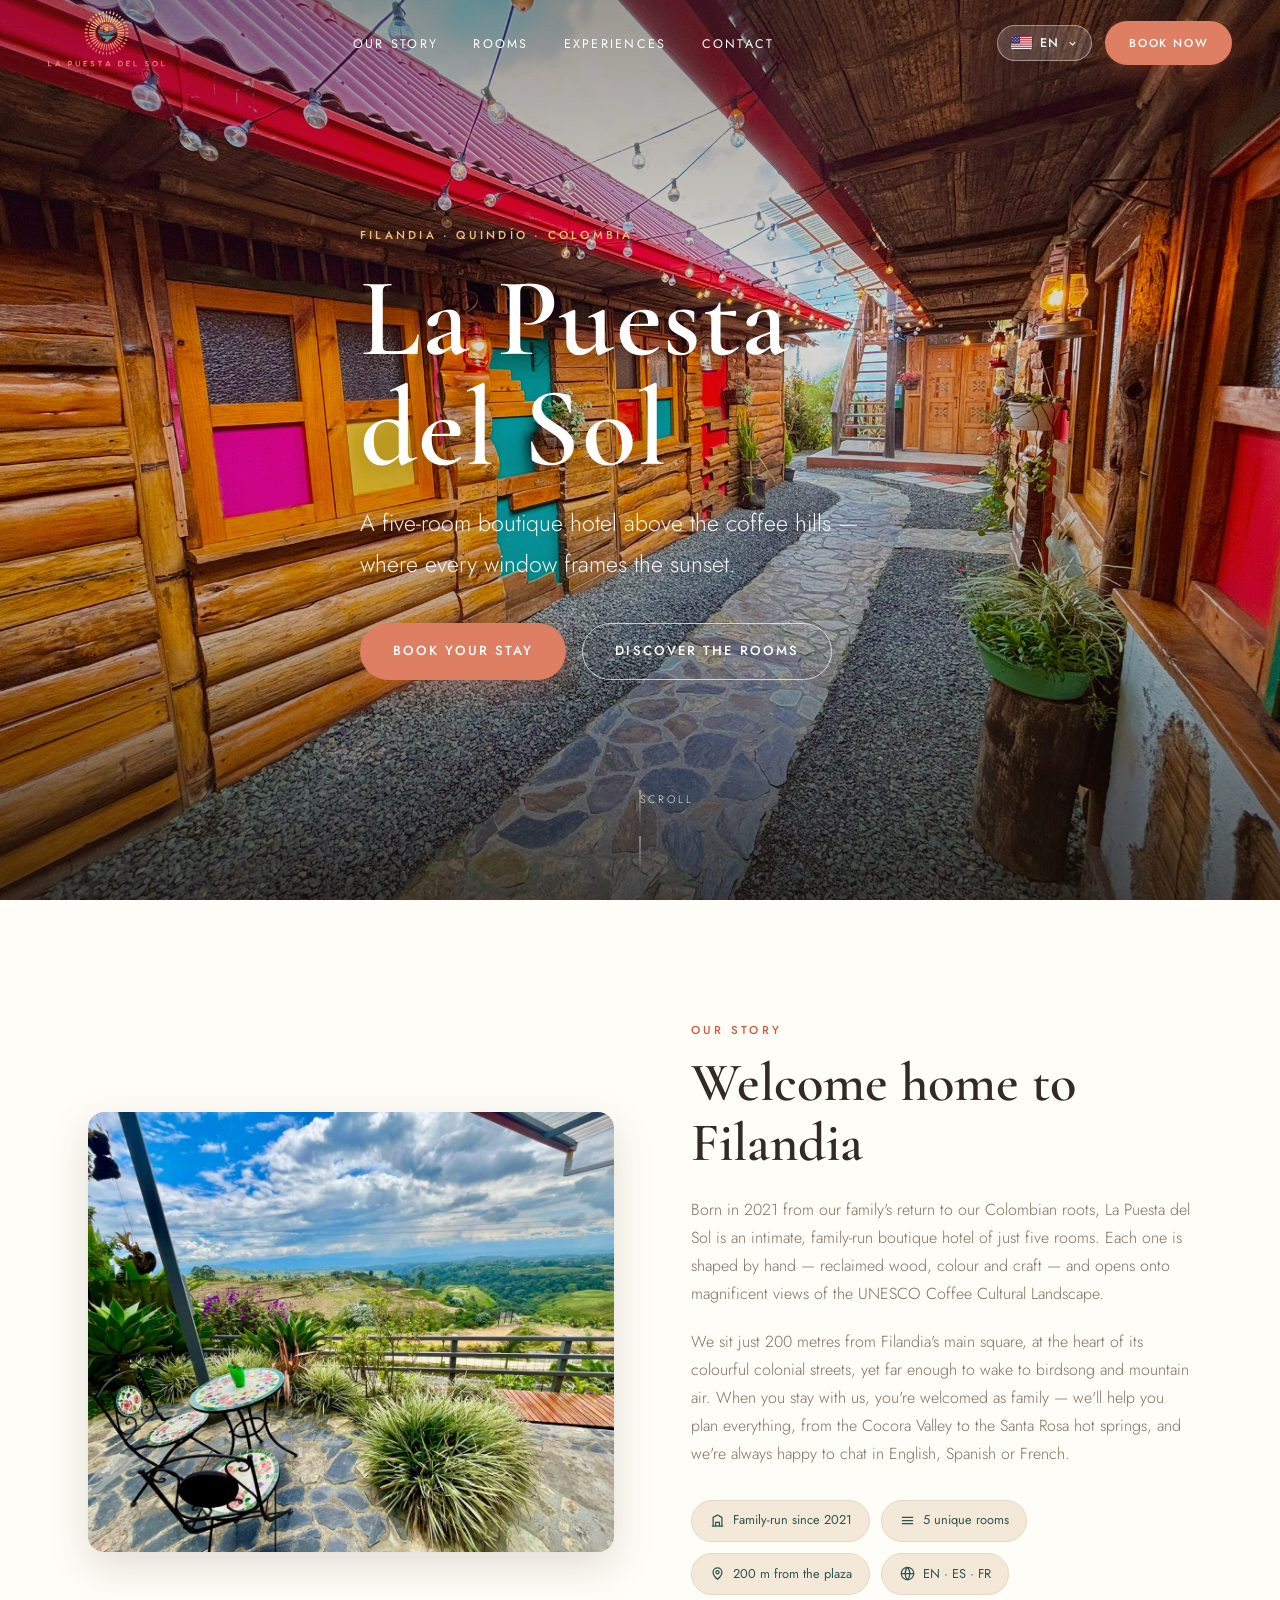
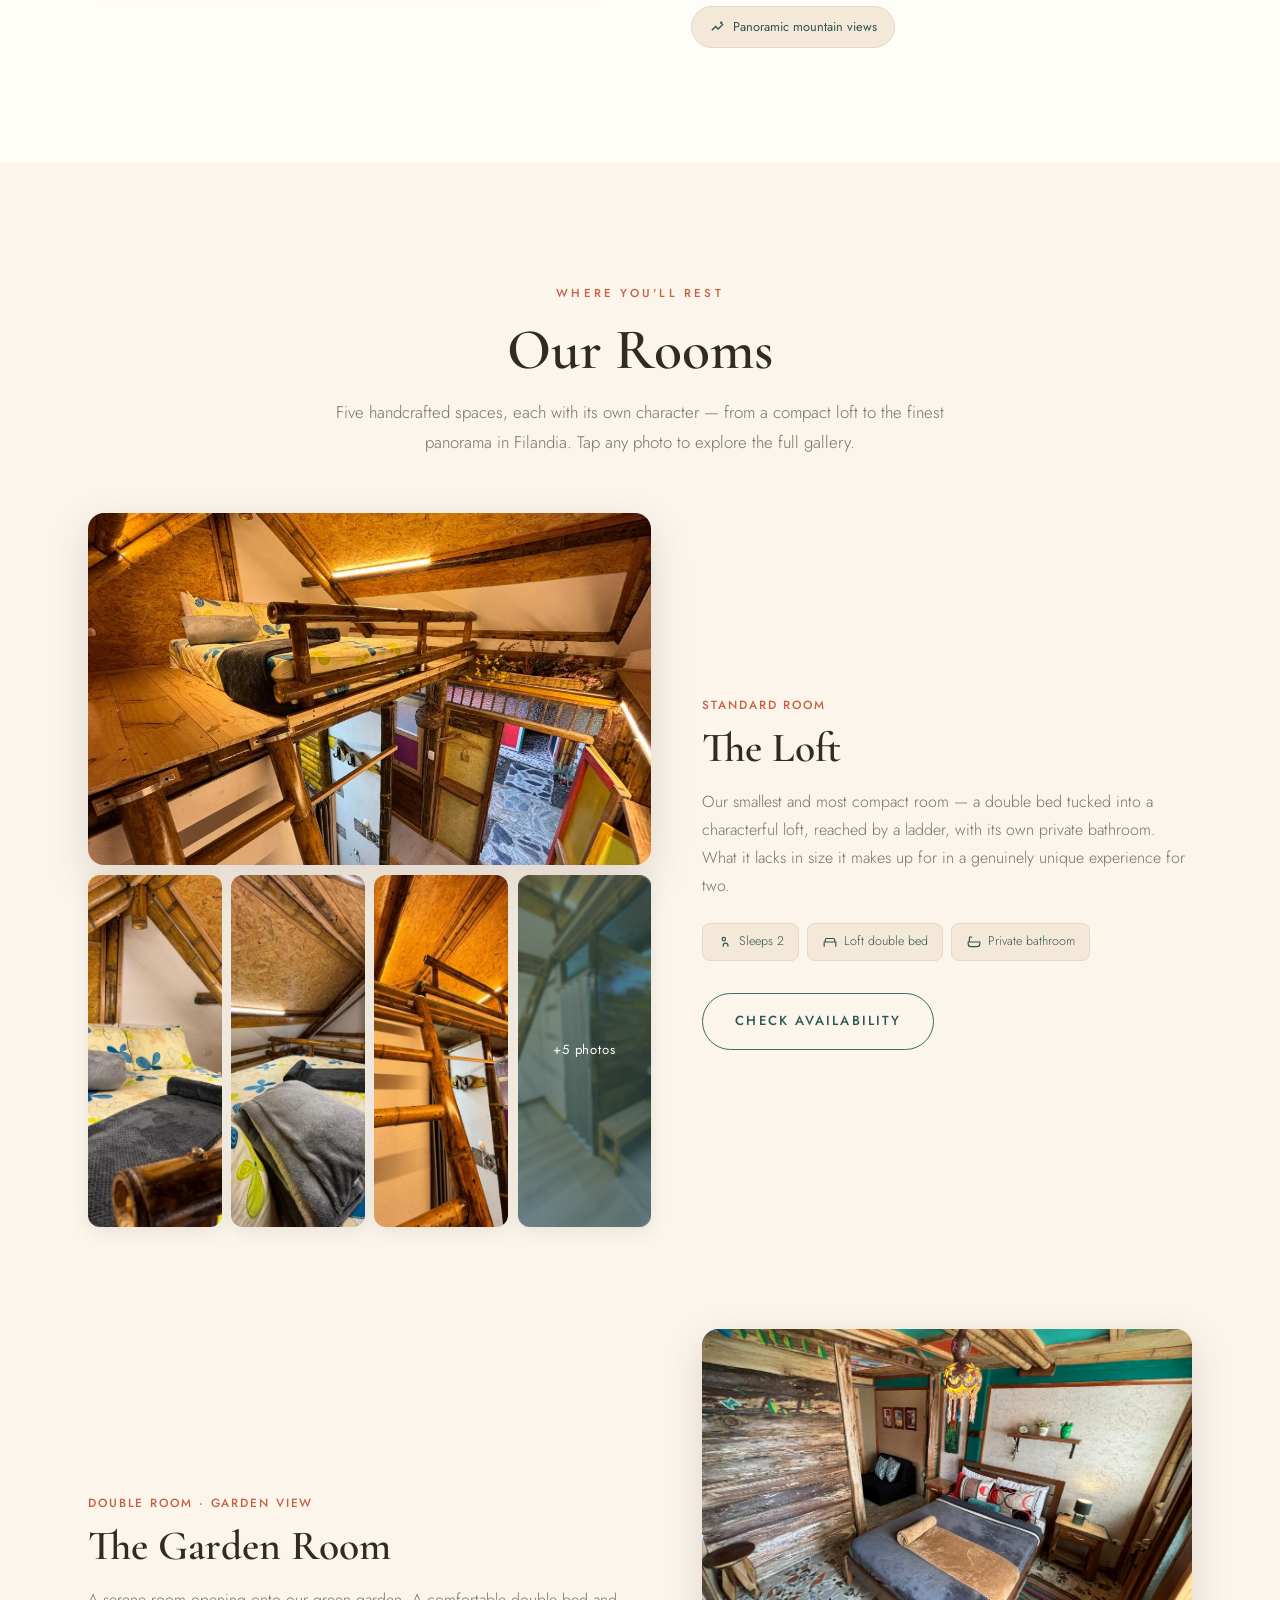
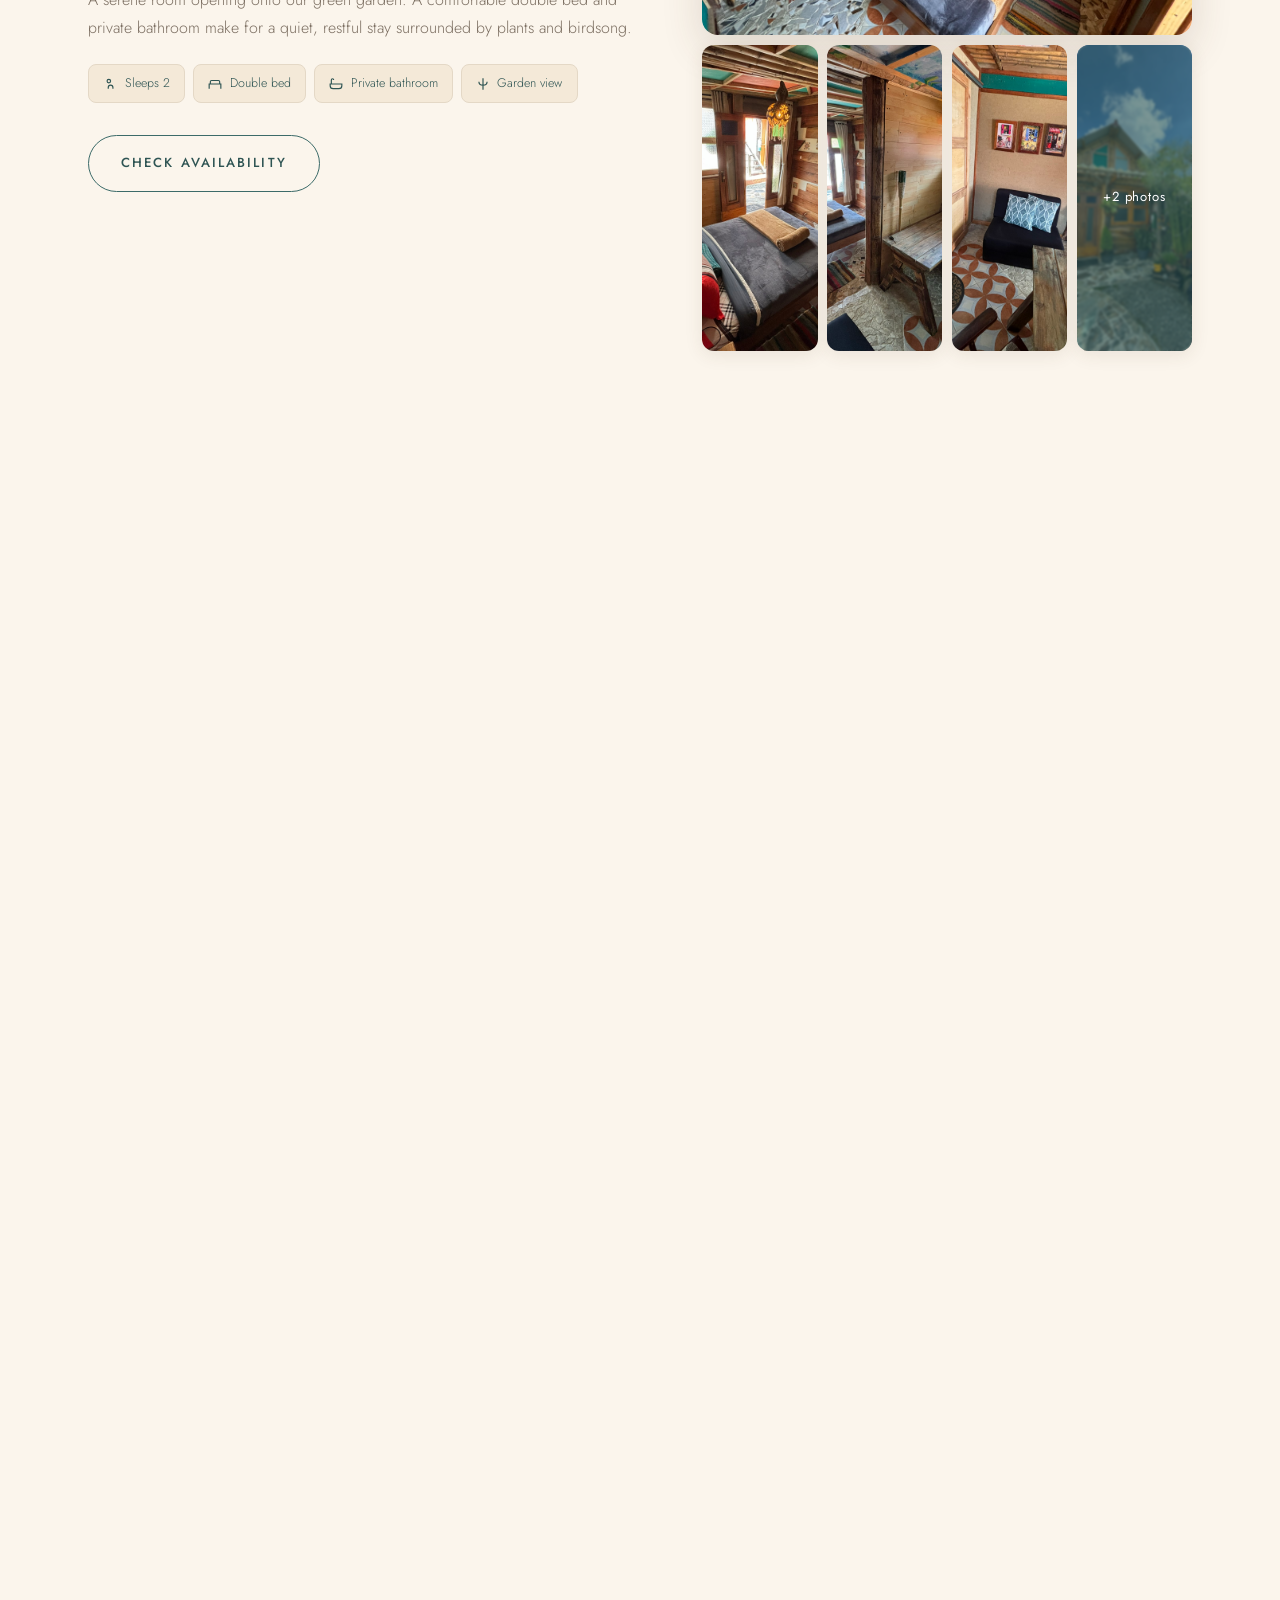
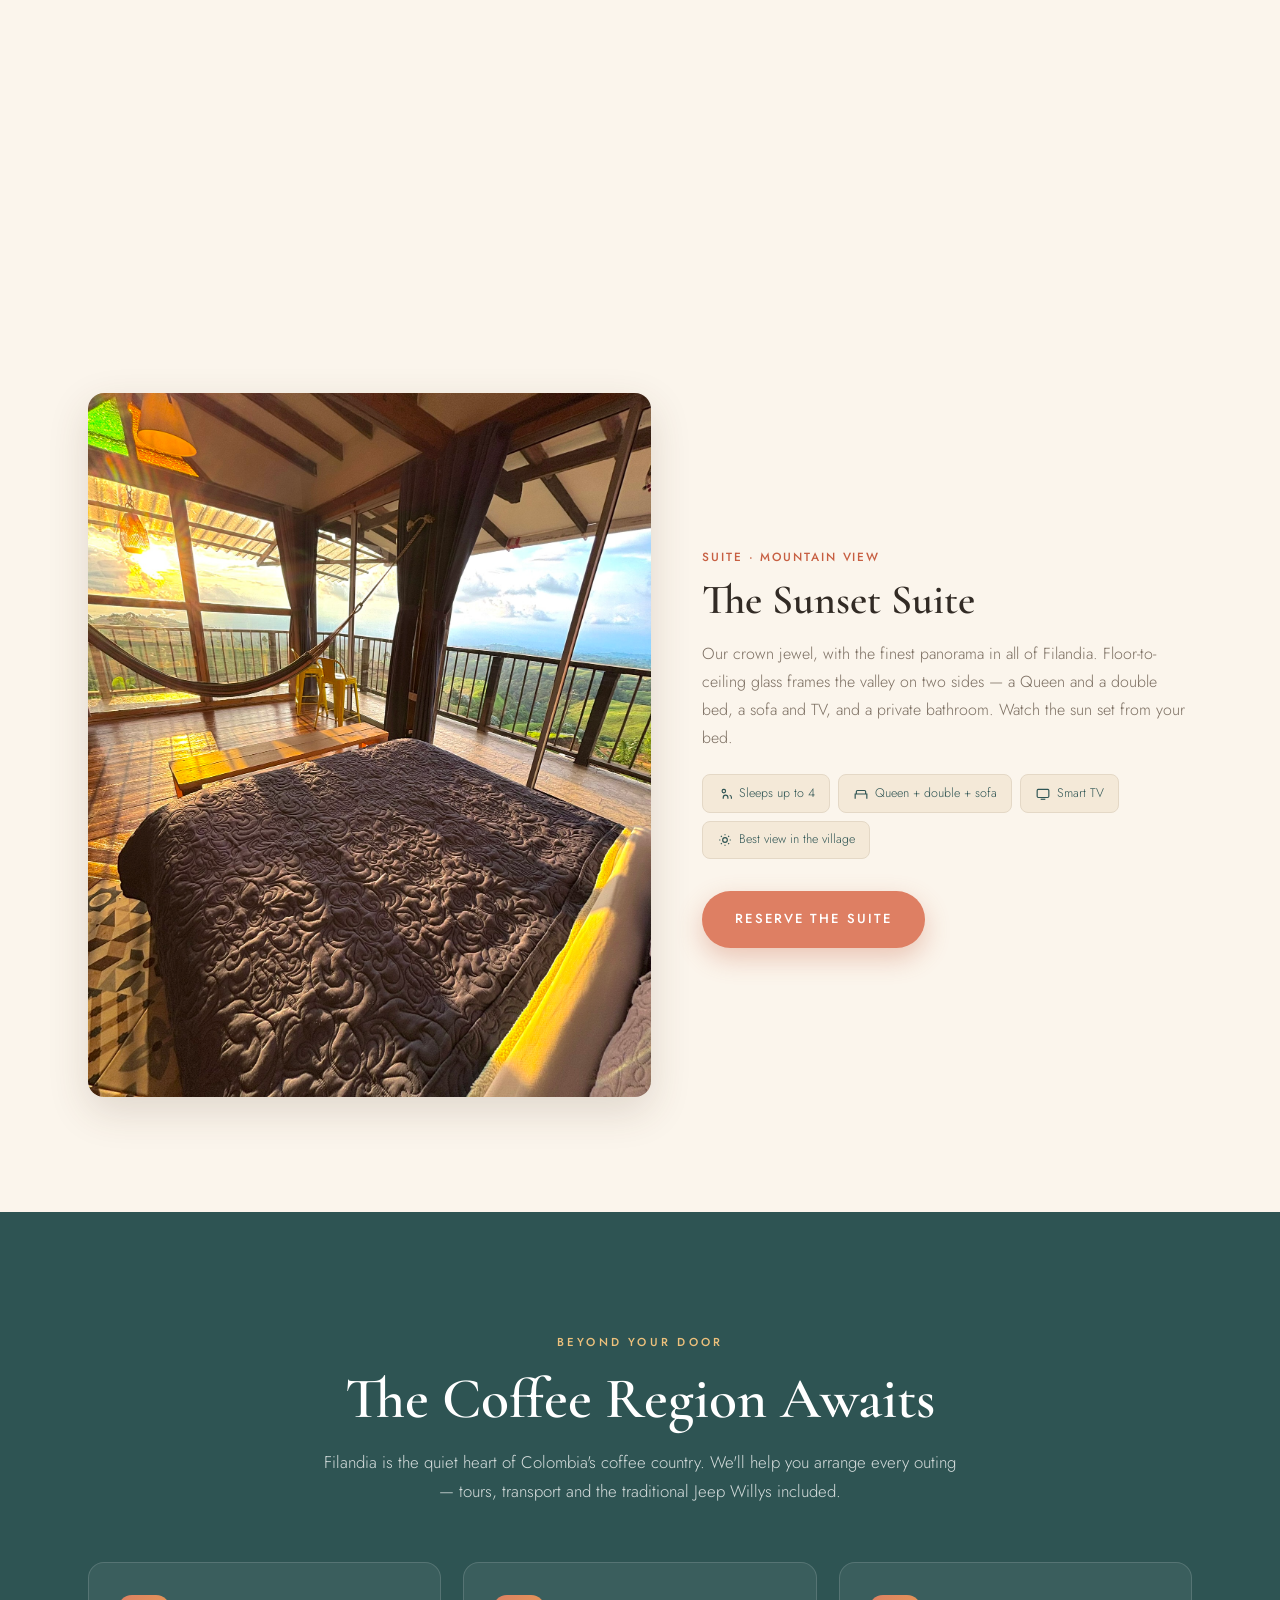
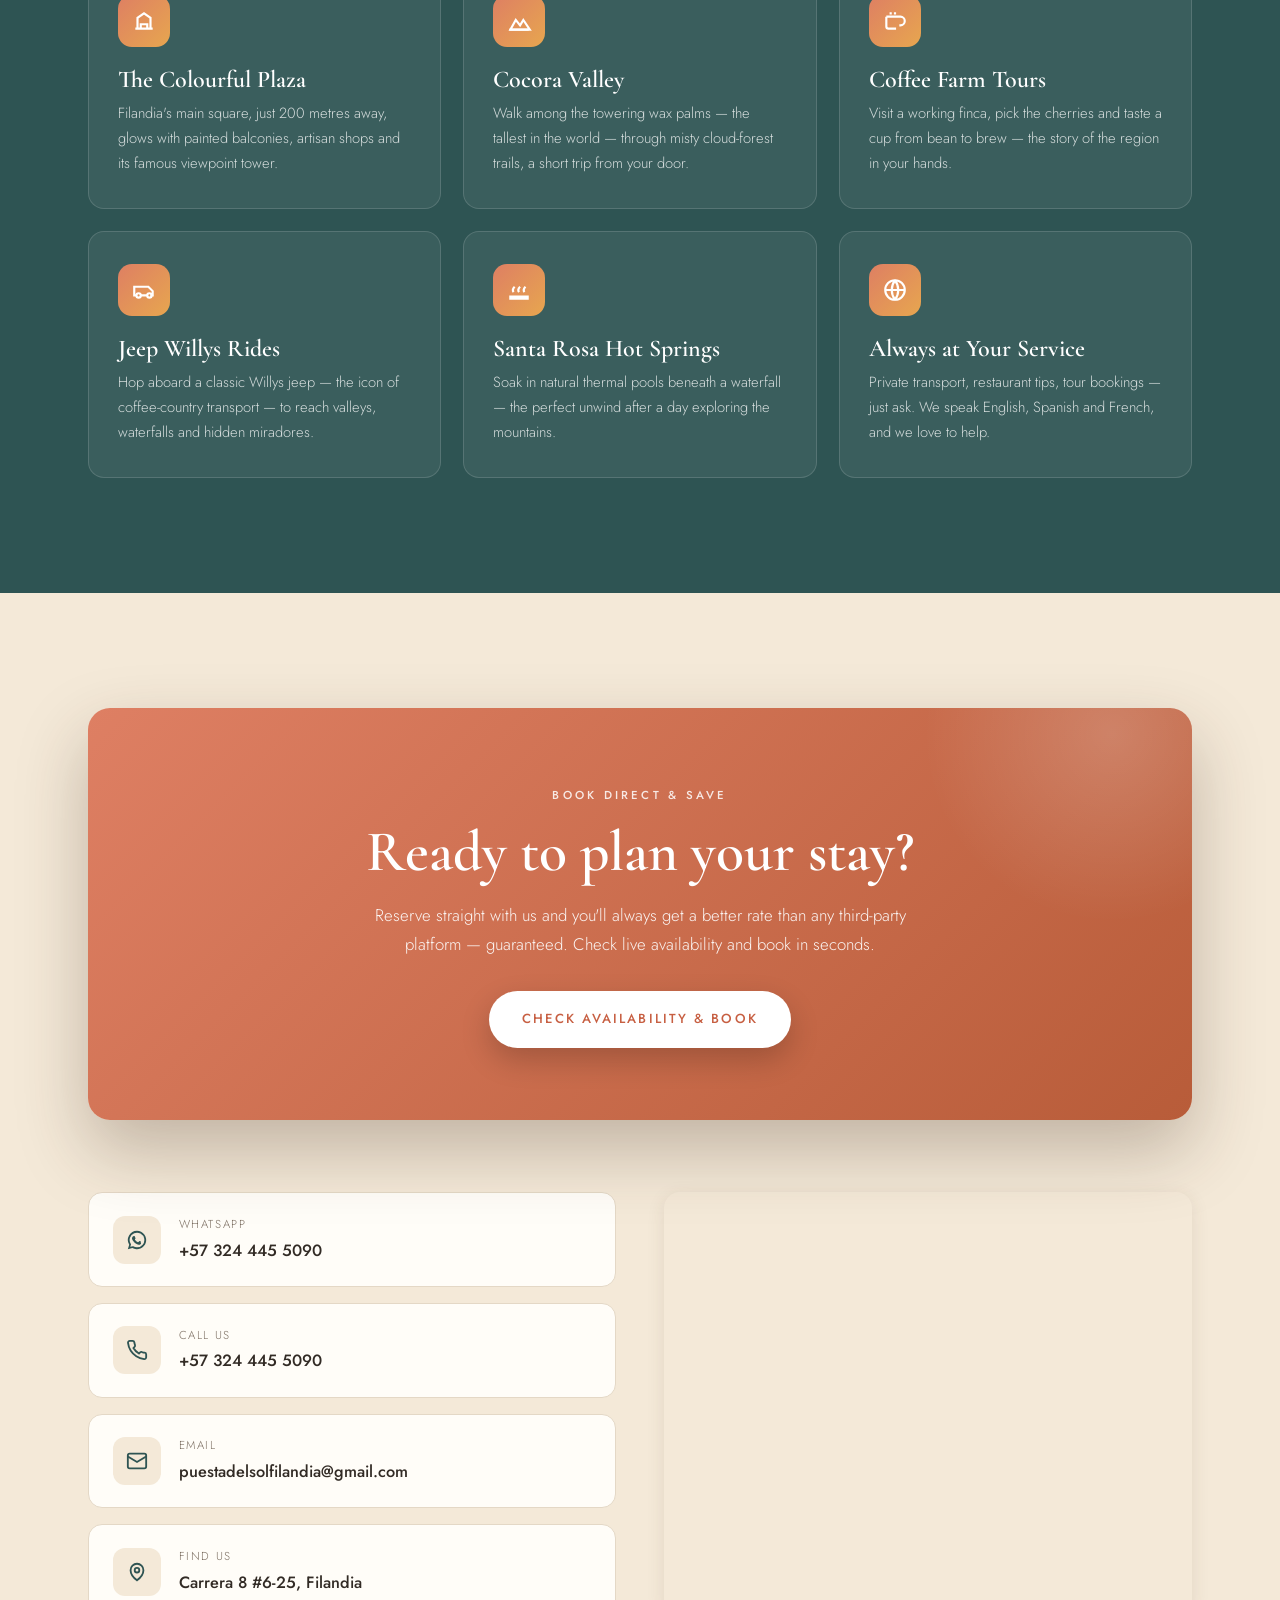
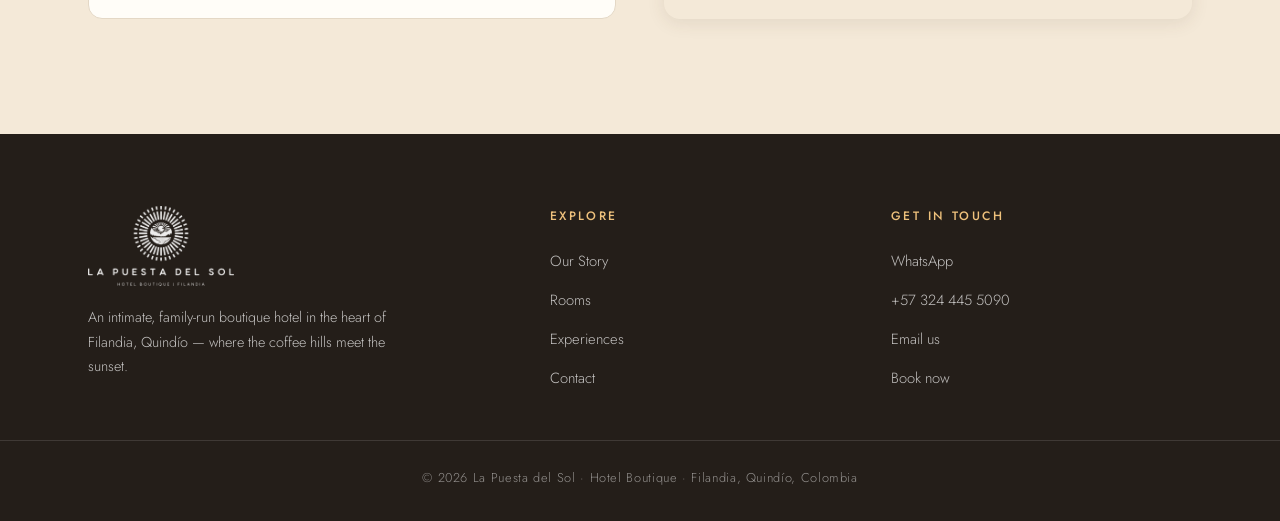
==== commit 06bb3c7b: "Refine French copy: "région du café" over "région caféière" Applies the requested phrasing to the Ex" ====
--- a/index.html
+++ b/index.html
@@ -447,6 +447,11 @@
       <circle cx="4.5" cy="12" r="1.3"/><circle cx="13" cy="12" r="1.3"/><circle cx="21.5" cy="12" r="1.3"/>
       <circle cx="8.7" cy="16" r="1.3"/><circle cx="17.2" cy="16" r="1.3"/>
     </g>
+  </symbol>
+  <symbol id="flag-fr" viewBox="0 0 60 40">
+    <rect width="20" height="40" fill="#002654"/>
+    <rect x="20" width="20" height="40" fill="#fff"/>
+    <rect x="40" width="20" height="40" fill="#ED2939"/>
   </symbol>
 </svg>
 
@@ -476,6 +481,11 @@
         <button class="lang__opt" data-lang="en" role="menuitem">
           <svg class="flag"><use href="#flag-us"/></svg>
           <span>English</span>
+          <svg class="check" viewBox="0 0 24 24" fill="none" stroke="currentColor" stroke-width="3"><path d="M5 12l5 5L20 6"/></svg>
+        </button>
+        <button class="lang__opt" data-lang="fr" role="menuitem">
+          <svg class="flag"><use href="#flag-fr"/></svg>
+          <span>Français</span>
           <svg class="check" viewBox="0 0 24 24" fill="none" stroke="currentColor" stroke-width="3"><path d="M5 12l5 5L20 6"/></svg>
         </button>
       </div>
@@ -876,6 +886,45 @@
     'footer.brand':'An intimate, family-run boutique hotel in the heart of Filandia, Quindío — where the coffee hills meet the sunset.',
     'footer.explore':'Explore','footer.getintouch':'Get in touch','footer.emailus':'Email us','footer.book':'Book now',
     'title.page':'La Puesta del Sol | Boutique Hotel in Filandia, Coffee Region'
+  },
+  fr: {
+    'nav.about':'Notre Histoire','nav.rooms':'Chambres','nav.experiences':'Expériences','nav.contact':'Contact','nav.book':'Réserver',
+    'hero.lead':'Un hôtel boutique de cinq chambres. Au sein de la région du café, venez apprécier les plus beaux couchers de soleil.',
+    'hero.book':'Réservez votre séjour','hero.rooms':'Découvrez les chambres','hero.scroll':'Défiler',
+    'about.eyebrow':'Notre Histoire','about.title':'Comme à la maison, à Filandia',
+    'about.p1':"En 2021, notre famille est retournée à ses racines colombiennes, donnant naissance à La Puesta del Sol : un hôtel boutique de caractère familial de cinq chambres seulement. Chaque chambre est inspirée des traditions artisanales de la région, avec une vue magnifique sur le Paysage Culturel du Café, classé au Patrimoine mondial de l'UNESCO.",
+    'about.p2':"Nous sommes à seulement 200 mètres de la place principale de Filandia, au cœur de ses ruelles coloniales colorées, mais assez à l'écart pour se réveiller au chant des oiseaux et à l'air frais de la montagne. Ici, vous êtes accueillis comme un membre de la famille : nous vous aidons à organiser votre voyage, de la Vallée de Cocora aux sources thermales de Santa Rosa, et c'est toujours un plaisir d'échanger avec vous en anglais, en espagnol ou en français.",
+    'chip.family':'Entreprise familiale depuis 2021','chip.rooms':'5 chambres uniques','chip.plaza':'À 200 m de la place','chip.lang':'EN · ES · FR','chip.views':'Vue panoramique sur la montagne',
+    'rooms.eyebrow':'Hébergement','rooms.title':'Nos Chambres',
+    'rooms.sub':"Cinq chambres, chacune avec sa propre personnalité et décorée à la main, d'une mansarde compacte à la plus belle vue panoramique de Filandia. Touchez une photo pour découvrir la galerie complète.",
+    'tag.standard':'Chambre Standard','title.standard':'La Mansarde',
+    'desc.standard':'Notre chambre la plus petite et la plus compacte — un lit double niché dans une mansarde pleine de caractère, accessible par une échelle, avec salle de bain privée. Ce qui lui manque en taille, elle le compense par une expérience vraiment unique à deux.',
+    'tag.garden':'Chambre Double · Vue sur Jardin','title.garden':'La Chambre du Jardin',
+    'desc.garden':'Une chambre paisible qui donne sur notre jardin. Lit double confortable et salle de bain privée, idéale pour un séjour calme et ressourçant, entourée de plantes et du chant des oiseaux.',
+    'tag.double':'Chambre Double · Salle de Bain Privée','title.double':'La Double Classique',
+    'desc.double':'Une option classique pour deux : lit double confortable, tout à portée de main et salle de bain privée dans la chambre, avec la chaleur simple du bois naturel.',
+    'tag.junior':'Junior Suite · Vue sur la Montagne','title.junior':'La Suite de la Montagne',
+    'desc.junior':"Pensée pour les familles et les petits groupes, avec deux confortables lits doubles, une salle de bain privée et une magnifique vue sur la montagne pour se réveiller chaque jour. L'espace idéal pour se retrouver en famille.",
+    'tag.suite':'Suite · Vue sur la Montagne','title.suite':'La Suite du Coucher de Soleil',
+    'desc.suite':'Notre chambre vedette, avec la plus belle vue panoramique de tout Filandia. Des baies vitrées du sol au plafond encadrent la vallée sur deux côtés — un lit Queen et un lit double, un canapé et une TV, et une salle de bain privée. Admirez le coucher du soleil sans quitter votre lit.',
+    'spec.sleeps2':'2 personnes','spec.loftbed':'Lit double en mansarde','spec.privbath':'Salle de bain privée','spec.doublebed':'Lit double','spec.gardenview':'Vue sur jardin','spec.ensuite':'Salle de bain dans la chambre','spec.sleeps4':"Jusqu'à 4 personnes",'spec.twobeds':'Deux lits doubles','spec.mountainview':'Vue sur la montagne','spec.queensofa':'Queen + double + canapé','spec.tv':'Smart TV','spec.bestview':'La plus belle vue du village',
+    'btn.check':'Voir les disponibilités','btn.suite':'Réserver la Suite',
+    'more.standard':'+5 photos','more.garden':'+2 photos','more.double':'+2 photos','more.junior':'+9 photos',
+    'exp.eyebrow':'Au-delà de votre porte','exp.title':'La région du café vous attend',
+    'exp.sub':'Filandia est le cœur tranquille de la région du café colombienne. Nous vous aidons à organiser chaque sortie — visites, transport et le traditionnel Jeep Willys inclus.',
+    'exp.plaza.t':'La Place Colorée','exp.plaza.d':"La place principale de Filandia, à seulement 200 mètres, resplendit de balcons peints, de boutiques d'artisans et de son célèbre belvédère.",
+    'exp.cocora.t':'Vallée de Cocora','exp.cocora.d':'Marchez parmi les impressionnants palmiers à cire — les plus hauts du monde — sur des sentiers de forêt de nuages, à quelques pas de votre porte.',
+    'exp.coffee.t':'Visites des Caféières','exp.coffee.d':"Visitez une finca caféière, cueillez les grains et dégustez une tasse du grain à la tasse — l'histoire de la région entre vos mains.",
+    'exp.jeep.t':'Balades en Jeep Willys','exp.jeep.d':"Montez à bord d'une Jeep Willys classique — l'icône du transport caféier — pour rejoindre vallées, cascades et belvédères cachés.",
+    'exp.springs.t':'Sources Thermales de Santa Rosa','exp.springs.d':"Plongez dans des piscines thermales naturelles au pied d'une cascade — la détente parfaite après une journée à explorer les montagnes.",
+    'exp.concierge.t':'Toujours à Votre Service','exp.concierge.d':"Transport privé, recommandations de restaurants, réservation d'excursions — il suffit de demander. Nous parlons anglais, espagnol et français, et nous adorons vous aider.",
+    'book.eyebrow':'Réservez en Direct et Économisez','book.title':'Prêt à planifier votre séjour ?',
+    'book.p':"Réservez directement avec nous et bénéficiez toujours d'un meilleur tarif que sur toute plateforme tierce — garanti. Consultez les disponibilités en temps réel et réservez en quelques secondes.",
+    'book.btn':'Voir les disponibilités et réserver',
+    'contact.whatsapp':'WhatsApp','contact.callus':'Appelez-nous','contact.email':'E-mail','contact.findus':'Trouvez-nous',
+    'footer.brand':'Un hôtel boutique intimiste et familial au cœur de Filandia, Quindío — là où les collines caféières rencontrent le coucher du soleil.',
+    'footer.explore':'Explorer','footer.getintouch':'Nous Contacter','footer.emailus':'Écrivez-nous','footer.book':'Réserver',
+    'title.page':'La Puesta del Sol | Hôtel Boutique à Filandia, Région Caféière'
   }
 };
 
@@ -898,7 +947,8 @@
   });
   document.title = dict['title.page'];
   langCode.textContent = lang.toUpperCase();
-  langFlagUse.setAttribute('href', lang === 'en' ? '#flag-us' : '#flag-co');
+  const flagMap = {es:'#flag-co', en:'#flag-us', fr:'#flag-fr'};
+  langFlagUse.setAttribute('href', flagMap[lang] || '#flag-co');
   langMenu.querySelectorAll('.lang__opt').forEach(opt => {
     opt.classList.toggle('active', opt.getAttribute('data-lang') === lang);
   });
@@ -926,7 +976,8 @@
   let saved = null;
   try{ saved = localStorage.getItem('lps-lang'); }catch(e){}
   const browser = (navigator.language || 'es').toLowerCase();
-  setLang(saved || (browser.startsWith('en') ? 'en' : 'es'));
+  const detected = browser.startsWith('en') ? 'en' : browser.startsWith('fr') ? 'fr' : 'es';
+  setLang(saved || detected);
 })();
 
 /* ============================================================
